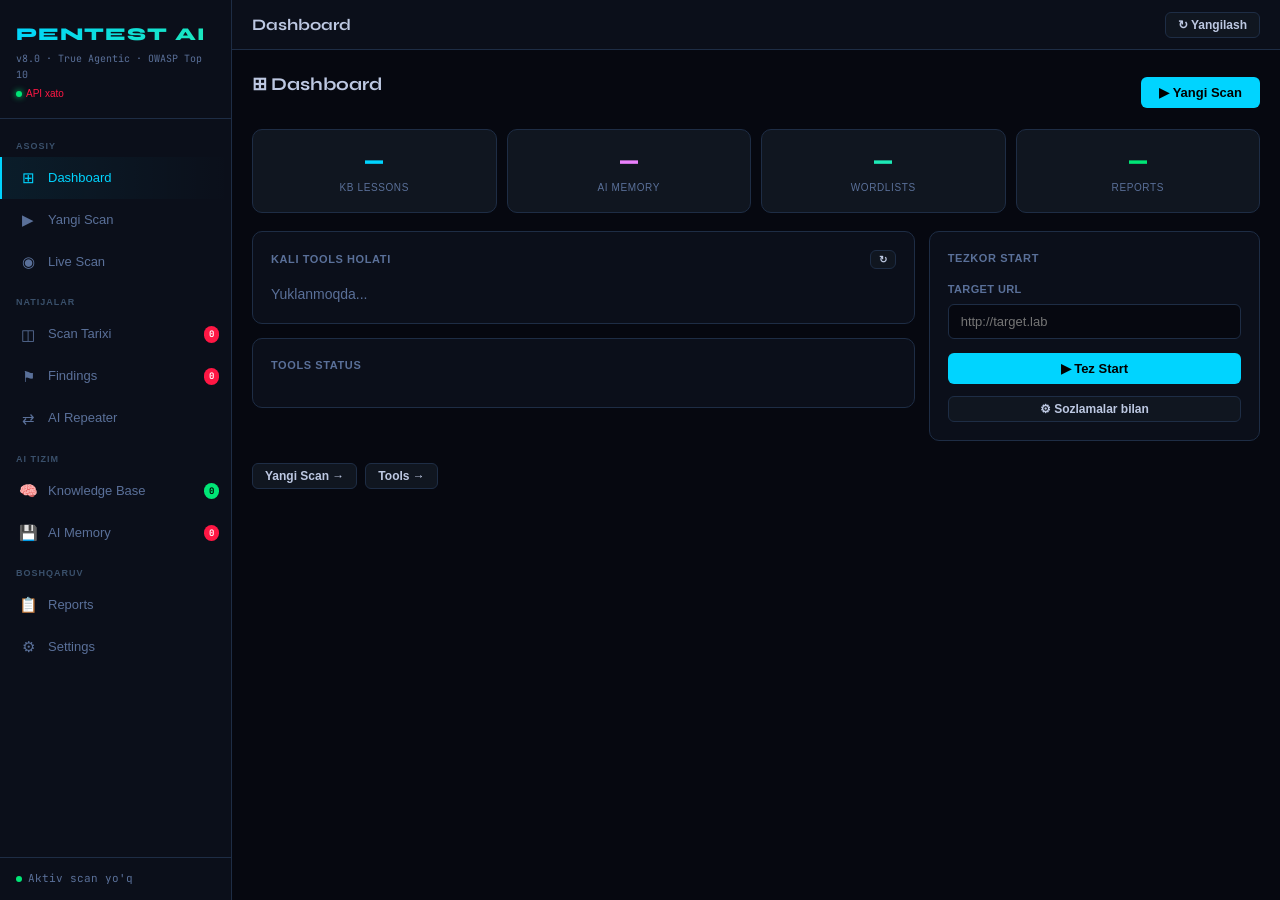
==== websec/web_static/index.html @ 3feaa883 "Dastur toliq uchirildi va qayta dasturlanib chiqildi" ====
<!DOCTYPE html>
<html lang="uz">
<head>
<meta charset="UTF-8">
<meta name="viewport" content="width=device-width,initial-scale=1">
<title>PentestAI v8.0 — uzCERT</title>
<style>
@import url('https://fonts.googleapis.com/css2?family=JetBrains+Mono:wght@400;600;700&family=Syne:wght@600;700;800&display=swap');
:root{
  --bg0:#060810;--bg1:#0b0f1a;--bg2:#101620;--bg3:#151d2e;--bg4:#1a2438;
  --border:#1e2d45;--border2:#243352;--text:#bdc8e2;--muted:#5a7099;--dim:#3a506b;
  --accent:#00d4ff;--accent2:#0099cc;--green:#00e676;--red:#ff1744;
  --orange:#ff6d00;--yellow:#ffd740;--purple:#ea80fc;--teal:#1de9b6;
  --critical:#ff1744;--high:#ff6d00;--medium:#ffd740;--low:#40c4ff;--info:#78909c;
  --mono:'JetBrains Mono',monospace;--head:'Syne',sans-serif;
  --r:6px;--r2:10px;
}
*{margin:0;padding:0;box-sizing:border-box}
html{scroll-behavior:smooth}
body{font-family:-apple-system,BlinkMacSystemFont,'Segoe UI',sans-serif;
     background:var(--bg0);color:var(--text);display:flex;min-height:100vh;
     font-size:14px;line-height:1.6}
#sidebar{width:232px;background:var(--bg1);border-right:1px solid var(--border);
  display:flex;flex-direction:column;position:fixed;top:0;left:0;bottom:0;z-index:200;
  transition:transform .25s}
.logo{padding:20px 16px 16px;border-bottom:1px solid var(--border)}
.logo-name{font-family:var(--head);font-size:18px;font-weight:800;
  background:linear-gradient(135deg,var(--accent),var(--teal));
  -webkit-background-clip:text;-webkit-text-fill-color:transparent;letter-spacing:1px}
.logo-ver{font-family:var(--mono);font-size:10px;color:var(--muted);margin-top:2px}
.logo-core{font-size:10px;color:var(--dim);margin-top:3px;display:flex;align-items:center;gap:4px}
.core-dot{width:6px;height:6px;border-radius:50%;background:var(--green);
  box-shadow:0 0 6px var(--green);animation:glow 2s infinite}
@keyframes glow{0%,100%{opacity:1;box-shadow:0 0 6px var(--green)}50%{opacity:.5;box-shadow:0 0 12px var(--green)}}
.nav{flex:1;padding:8px 0;overflow-y:auto}
.nav-section{font-size:9px;font-weight:700;color:var(--dim);text-transform:uppercase;
  letter-spacing:1px;padding:12px 16px 4px}
.nav-item{display:flex;align-items:center;gap:10px;padding:9px 16px;cursor:pointer;
  font-size:13px;color:var(--muted);border-left:2px solid transparent;transition:all .12s;
  user-select:none;position:relative}
.nav-item:hover{color:var(--text);background:var(--bg2)}
.nav-item.active{color:var(--accent);background:linear-gradient(90deg,#00d4ff12,transparent);
  border-left-color:var(--accent)}
.nav-icon{font-size:15px;width:20px;text-align:center;flex-shrink:0}
.nav-badge{position:absolute;right:12px;background:var(--red);color:#fff;
  font-size:9px;font-weight:700;padding:1px 5px;border-radius:10px;font-family:var(--mono)}
.nav-badge.green{background:var(--green);color:#000}
.nav-badge.blue{background:var(--accent);color:#000}
.sidebar-foot{padding:12px 16px;border-top:1px solid var(--border)}
.foot-status{font-size:11px;color:var(--muted);display:flex;align-items:center;gap:6px;font-family:var(--mono)}
.foot-dot{width:6px;height:6px;border-radius:50%;background:var(--green);animation:glow 2s infinite}
#main{margin-left:232px;flex:1;display:flex;flex-direction:column;min-height:100vh}
.topbar{height:50px;background:var(--bg1);border-bottom:1px solid var(--border);
  display:flex;align-items:center;padding:0 20px;gap:12px;position:sticky;top:0;z-index:100}
.topbar-title{font-family:var(--head);font-size:16px;font-weight:700;flex:1;color:var(--text)}
.topbar-actions{display:flex;gap:8px;align-items:center}
.page{padding:20px;display:none;animation:fadein .2s}
.page.active{display:block}
@keyframes fadein{from{opacity:0;transform:translateY(4px)}to{opacity:1;transform:none}}
h2{font-family:var(--head);font-size:18px;font-weight:700;margin-bottom:16px;
  display:flex;align-items:center;gap:10px}
h3{font-size:13px;font-weight:700;color:var(--muted);text-transform:uppercase;
  letter-spacing:.6px;margin-bottom:12px}
.stat-grid{display:grid;grid-template-columns:repeat(auto-fit,minmax(140px,1fr));gap:10px;margin-bottom:18px}
.stat{background:var(--bg2);border:1px solid var(--border);border-radius:var(--r2);padding:16px;
  text-align:center;transition:border-color .2s;cursor:default}
.stat:hover{border-color:var(--border2)}
.stat-num{font-family:var(--mono);font-size:30px;font-weight:700;line-height:1;margin-bottom:4px}
.stat-lbl{font-size:10px;color:var(--muted);text-transform:uppercase;letter-spacing:.6px}
.stat-sub{font-size:10px;color:var(--dim);margin-top:3px}
.card{background:var(--bg1);border:1px solid var(--border);border-radius:var(--r2);
  padding:18px;margin-bottom:14px}
.card-title{font-size:11px;font-weight:700;color:var(--muted);text-transform:uppercase;
  letter-spacing:.6px;margin-bottom:14px;display:flex;align-items:center;gap:8px;
  justify-content:space-between}
.form-group{margin-bottom:14px}
.form-label{display:block;font-size:11px;color:var(--muted);margin-bottom:5px;
  font-weight:700;text-transform:uppercase;letter-spacing:.4px}
.form-input,.form-select,.form-textarea{
  width:100%;background:var(--bg0);border:1px solid var(--border);
  border-radius:var(--r);padding:9px 12px;color:var(--text);
  font-size:13px;outline:none;transition:border .15s;font-family:inherit}
.form-textarea{resize:vertical;min-height:80px;font-family:var(--mono);font-size:12px}
.form-input:focus,.form-select:focus,.form-textarea:focus{border-color:var(--accent);
  box-shadow:0 0 0 3px #00d4ff18}
.form-select{cursor:pointer}
.form-row{display:grid;grid-template-columns:1fr 1fr;gap:12px}
.form-row3{display:grid;grid-template-columns:1fr 1fr 1fr;gap:12px}
.form-hint{font-size:11px;color:var(--dim);margin-top:4px}
.form-check{display:flex;align-items:center;gap:8px;margin-bottom:8px;cursor:pointer}
.form-check input[type=checkbox]{accent-color:var(--accent);cursor:pointer;width:14px;height:14px}
.form-check label{font-size:13px;cursor:pointer}
.options-grid{display:grid;grid-template-columns:repeat(3,1fr);gap:6px;margin:8px 0}
.btn{padding:8px 18px;border-radius:var(--r);border:none;cursor:pointer;
  font-size:13px;font-weight:600;transition:all .15s;display:inline-flex;
  align-items:center;gap:7px;font-family:inherit;white-space:nowrap}
.btn-primary{background:var(--accent);color:#000}
.btn-primary:hover{background:var(--accent2);transform:translateY(-1px);box-shadow:0 4px 16px #00d4ff33}
.btn-success{background:var(--green);color:#000}
.btn-success:hover{filter:brightness(1.1)}
.btn-danger{background:var(--red);color:#fff}
.btn-danger:hover{filter:brightness(1.1)}
.btn-warn{background:var(--orange);color:#fff}
.btn-warn:hover{filter:brightness(1.1)}
.btn-ghost{background:var(--bg2);color:var(--text);border:1px solid var(--border)}
.btn-ghost:hover{background:var(--bg3);border-color:var(--border2)}
.btn-accent{background:transparent;color:var(--accent);border:1px solid var(--accent)}
.btn-accent:hover{background:#00d4ff18}
.btn-lg{padding:12px 28px;font-size:15px}
.btn-sm{padding:5px 12px;font-size:12px}
.btn-xs{padding:3px 8px;font-size:10px}
.btn:disabled{opacity:.4;cursor:not-allowed;transform:none!important}
.btn-icon{padding:6px 10px}
.btn-full{width:100%;justify-content:center}
.badge{display:inline-block;padding:2px 8px;border-radius:20px;
  font-size:10px;font-weight:700;text-transform:uppercase;letter-spacing:.4px;white-space:nowrap}
.badge-cr{background:#ff174422;color:var(--critical);border:1px solid #ff174440}
.badge-hi{background:#ff6d0022;color:var(--high);border:1px solid #ff6d0040}
.badge-me{background:#ffd74022;color:var(--medium);border:1px solid #ffd74040}
.badge-lo{background:#40c4ff22;color:var(--low);border:1px solid #40c4ff40}
.badge-in{background:#78909c22;color:var(--info);border:1px solid #78909c40}
.badge-ok{background:#00e67622;color:var(--green);border:1px solid #00e67640}
.badge-run{background:#00d4ff22;color:var(--accent);border:1px solid #00d4ff40;animation:glow 1.5s infinite}
.badge-done{background:#00e67622;color:var(--green);border:1px solid #00e67640}
.badge-fail,.badge-stopped{background:#ff174422;color:var(--red);border:1px solid #ff174440}
.badge-queue{background:#ffd74022;color:var(--yellow);border:1px solid #ffd74040}
.badge-stop{background:#78909c22;color:var(--muted);border:1px solid #78909c40}
.badge-oob{background:#ea80fc22;color:var(--purple);border:1px solid #ea80fc40}
.badge-conf{background:#00e67622;color:var(--green);border:1px solid #00e67640}
.badge-unconf{background:#ff6d0022;color:var(--orange);border:1px solid #ff6d0040}
.tbl-wrap{overflow-x:auto;border-radius:var(--r);border:1px solid var(--border)}
table{width:100%;border-collapse:collapse;font-size:13px}
thead{background:var(--bg2)}
th{text-align:left;padding:9px 14px;font-size:10px;font-weight:700;color:var(--muted);
  text-transform:uppercase;letter-spacing:.5px;border-bottom:1px solid var(--border);white-space:nowrap}
td{padding:10px 14px;border-bottom:1px solid var(--border);vertical-align:middle}
tr:last-child td{border-bottom:none}
tr:hover td{background:var(--bg2)}
.tbl-mono{font-family:var(--mono);font-size:11px}
.tbl-url{font-family:var(--mono);font-size:11px;color:var(--accent);
  max-width:280px;overflow:hidden;text-overflow:ellipsis;white-space:nowrap}
.terminal{background:#010409;border:1px solid var(--border);border-radius:var(--r2);
  font-family:var(--mono);font-size:12px;line-height:1.6;padding:14px;
  overflow-y:auto;scroll-behavior:smooth}
.terminal.h-lg{height:520px}
.terminal.h-md{height:360px}
.terminal.h-sm{height:200px}
.log-line{margin-bottom:1px;white-space:pre-wrap;word-break:break-all;padding:1px 0}
.log-red,.log-critical{color:#ff4060;font-weight:700}
.log-orange,.log-high{color:#ff8c42}
.log-yellow,.log-medium{color:#ffd740}
.log-green,.log-success{color:#00e676}
.log-error{color:#ff5252}
.log-cyan,.log-ai{color:var(--accent)}
.log-step{color:var(--teal);font-weight:600}
.log-dim,.log-info{color:#4a6080}
.log-ts{color:var(--dim);margin-right:8px;font-size:10px}
.prog-wrap{height:4px;background:var(--bg3);border-radius:2px;overflow:hidden;margin-bottom:14px}
.prog-fill{height:100%;background:linear-gradient(90deg,var(--accent),var(--teal));
  border-radius:2px;transition:width .6s cubic-bezier(.4,0,.2,1)}
.find-card{background:var(--bg2);border:1px solid var(--border);border-radius:var(--r2);
  margin-bottom:8px;overflow:hidden;transition:border-color .15s}
.find-card:hover{border-color:var(--border2)}
.find-hdr,.find-head{display:flex;align-items:center;gap:9px;padding:12px 14px;cursor:pointer;
  transition:background .12s;user-select:none}
.find-hdr:hover,.find-head:hover{background:var(--bg3)}
.find-title{font-size:13px;font-weight:600;flex:1;color:var(--text)}
.find-body{padding:14px 16px;border-top:1px solid var(--border);display:none}
.find-body.open,.find-card.open .find-body{display:block}
.meta-grid{display:grid;grid-template-columns:repeat(auto-fill,minmax(200px,1fr));gap:8px;margin-bottom:14px}
.meta-item{background:var(--bg1);border:1px solid var(--border);border-radius:var(--r);padding:8px 10px}
.meta-key{font-size:9px;color:var(--dim);text-transform:uppercase;letter-spacing:.5px;font-weight:700}
.meta-val{font-size:11px;color:var(--text);margin-top:3px;word-break:break-all;font-family:var(--mono)}
.section-label{font-size:10px;font-weight:700;color:var(--muted);text-transform:uppercase;
  letter-spacing:.5px;margin:12px 0 6px;display:flex;align-items:center;gap:6px}
.code-block{background:#010409;border:1px solid var(--border);border-radius:var(--r);
  padding:10px 14px;font-family:var(--mono);font-size:11px;overflow-x:auto;
  white-space:pre-wrap;word-break:break-all;position:relative;max-height:200px;overflow-y:auto}
.code-block.green{color:var(--green);border-color:#00e67630}
.code-block.cyan{color:var(--accent);border-color:#00d4ff30}
.code-block.dim{color:var(--muted)}
.code-block.red{color:#ff8a80;border-color:#ff174430}
.copy-btn{position:absolute;top:6px;right:6px;padding:2px 8px;font-size:9px;
  background:var(--bg3);border:1px solid var(--border);border-radius:4px;
  cursor:pointer;color:var(--muted);transition:all .1s;z-index:1}
.copy-btn:hover{color:var(--text);background:var(--bg4)}
.conf-bar{height:4px;background:var(--bg0);border-radius:2px;margin-top:4px;overflow:hidden}
.conf-fill{height:100%;border-radius:2px;transition:width .4s}
.owasp-chart{display:flex;flex-direction:column;gap:6px}
.owasp-row{display:flex;align-items:center;gap:10px}
.owasp-id{font-family:var(--mono);font-size:11px;color:var(--accent);width:36px;flex-shrink:0}
.owasp-bar-wrap{flex:1;height:18px;background:var(--bg0);border-radius:3px;overflow:hidden}
.owasp-bar{height:100%;background:linear-gradient(90deg,var(--accent),var(--teal));
  border-radius:3px;transition:width .6s ease;display:flex;align-items:center;
  padding-left:6px;font-size:9px;color:#000;font-weight:700}
.owasp-count{font-family:var(--mono);font-size:11px;color:var(--muted);width:24px;text-align:right}
.risk-bars{display:flex;flex-direction:column;gap:7px}
.risk-row{display:flex;align-items:center;gap:10px}
.risk-label{font-size:11px;width:70px;flex-shrink:0}
.risk-bar-wrap{flex:1;height:16px;background:var(--bg0);border-radius:3px;overflow:hidden}
.risk-bar{height:100%;border-radius:3px;transition:width .6s ease;min-width:2px}
.risk-count{font-family:var(--mono);font-size:11px;color:var(--muted);width:28px;text-align:right}
.tool-grid{display:grid;grid-template-columns:repeat(auto-fill,minmax(130px,1fr));gap:7px}
.tool-item{background:var(--bg2);border:1px solid var(--border);border-radius:var(--r);
  padding:9px 12px;display:flex;align-items:center;gap:8px;font-size:12px;font-family:var(--mono)}
.tool-dot{width:8px;height:8px;border-radius:50%;flex-shrink:0}
.tool-ok{background:var(--green);box-shadow:0 0 6px var(--green)}
.tool-no{background:var(--red)}
.filter-bar{display:flex;gap:6px;flex-wrap:wrap;margin-bottom:14px}
.filter-btn{padding:5px 13px;border-radius:20px;border:1px solid var(--border);
  background:transparent;color:var(--muted);font-size:11px;cursor:pointer;
  transition:all .12s;font-weight:600;font-family:inherit}
.filter-btn:hover{color:var(--text);border-color:var(--border2)}
.filter-btn.active{color:var(--accent);border-color:var(--accent);background:#00d4ff12}
.chat-box{display:flex;flex-direction:column;border:1px solid var(--border);
  border-radius:var(--r2);background:var(--bg1);overflow:hidden}
.chat-msgs{flex:1;overflow-y:auto;padding:16px;display:flex;flex-direction:column;gap:12px;
  min-height:300px;max-height:440px}
.msg-row{display:flex;flex-direction:column}
.msg-row.user{align-items:flex-end}
.msg-row.ai{align-items:flex-start}
.bubble{padding:10px 14px;border-radius:12px;font-size:13px;line-height:1.55;max-width:82%}
.msg-row.user .bubble{background:var(--accent);color:#000;border-radius:12px 12px 2px 12px}
.msg-row.ai .bubble{background:var(--bg2);border:1px solid var(--border);border-radius:12px 12px 12px 2px}
/* compat for old JS that uses .msg class */
.msg{padding:10px 14px;border-radius:12px;font-size:13px;line-height:1.55;max-width:82%}
.msg-user{align-self:flex-end;background:var(--accent);color:#000;border-radius:12px 12px 2px 12px}
.msg-ai{align-self:flex-start;background:var(--bg2);border:1px solid var(--border);border-radius:12px 12px 12px 2px}
.rule-chip{margin-top:5px;font-size:10px;color:var(--green);font-family:var(--mono);
  background:#00e67615;padding:3px 8px;border-radius:4px;border:1px solid #00e67630}
.chat-foot{padding:11px 14px;border-top:1px solid var(--border);display:flex;gap:8px;background:var(--bg1)}
.chat-input{flex:1;background:var(--bg0);border:1px solid var(--border);border-radius:var(--r);
  padding:9px 12px;color:var(--text);font-size:13px;outline:none}
.chat-input:focus{border-color:var(--accent)}
.lesson-item{background:var(--bg2);border:1px solid var(--border);border-radius:var(--r);
  padding:10px 12px;margin-bottom:7px}
.lesson-rule{font-family:var(--mono);font-size:11px;color:var(--green);margin:4px 0}
.lesson-fb{font-size:11px;color:var(--muted)}
.ep-card{background:var(--bg2);border:1px solid var(--border);border-radius:var(--r);
  padding:10px 14px;margin-bottom:6px;display:flex;align-items:center;gap:10px;
  transition:border-color .12s;cursor:pointer}
.ep-card:hover{border-color:var(--border2)}
.ep-url{font-family:var(--mono);font-size:11px;color:var(--accent);flex:1;
  overflow:hidden;text-overflow:ellipsis;white-space:nowrap}
.ep-score-bar{width:60px;height:6px;background:var(--bg0);border-radius:3px;overflow:hidden}
.ep-score-fill{height:100%;border-radius:3px}
.modal-overlay{position:fixed;inset:0;background:#00000088;z-index:500;
  display:none;align-items:center;justify-content:center;padding:20px}
.modal-overlay.open{display:flex}
.modal{background:var(--bg1);border:1px solid var(--border);border-radius:var(--r2);
  max-width:900px;width:100%;max-height:85vh;overflow-y:auto;padding:24px;position:relative}
.modal-close{position:absolute;top:14px;right:14px;background:var(--bg2);
  border:1px solid var(--border);border-radius:var(--r);padding:4px 10px;
  cursor:pointer;color:var(--muted);font-size:13px;transition:all .12s}
.modal-close:hover{color:var(--text)}
.modal h3{font-family:var(--head);font-size:16px;margin-bottom:16px;padding-right:40px}
.tabs{display:flex;gap:0;border-bottom:1px solid var(--border);margin-bottom:16px}
.tab{padding:8px 18px;font-size:12px;font-weight:600;color:var(--muted);cursor:pointer;
  border-bottom:2px solid transparent;transition:all .12s;margin-bottom:-1px;font-family:inherit}
.tab:hover{color:var(--text)}
.tab.active{color:var(--accent);border-bottom-color:var(--accent)}
.tab-content{display:none}
.tab-content.active{display:block}
.diff-grid{display:grid;grid-template-columns:1fr 1fr;gap:14px}
.diff-col{background:var(--bg2);border:1px solid var(--border);border-radius:var(--r);padding:12px}
.diff-header{font-size:11px;font-weight:700;color:var(--muted);margin-bottom:10px;
  text-transform:uppercase;letter-spacing:.5px}
.empty{text-align:center;padding:50px 20px;color:var(--muted)}
.empty-icon{font-size:44px;margin-bottom:12px;opacity:.5}
.empty-text{font-size:14px}
.divider{border:none;border-top:1px solid var(--border);margin:14px 0}
.text-mono{font-family:var(--mono);font-size:11px}
.text-accent{color:var(--accent)}
.text-green{color:var(--green)}
.text-red{color:var(--red)}
.text-muted{color:var(--muted)}
.text-dim{color:var(--dim)}
.flex{display:flex;align-items:center;gap:10px}
.flex-between{display:flex;align-items:center;justify-content:space-between}
.flex-wrap{display:flex;align-items:center;gap:8px;flex-wrap:wrap}
.gap4{gap:4px}.gap8{gap:8px}.gap12{gap:12px}
.g2{display:grid;grid-template-columns:1fr 1fr;gap:14px}
.g3{display:grid;grid-template-columns:repeat(3,1fr);gap:12px}
.g4{display:grid;grid-template-columns:repeat(4,1fr);gap:10px}
.mt4{margin-top:4px}.mt8{margin-top:8px}.mt14{margin-top:14px}.mt20{margin-top:20px}
.mb8{margin-bottom:8px}.mb14{margin-bottom:14px}
.hidden{display:none!important}
.pulse{animation:glow 1.5s infinite}
.chip{display:inline-flex;align-items:center;gap:5px;border:1px solid var(--border);
  border-radius:999px;padding:4px 9px;font-size:.7rem;background:rgba(0,212,255,.07)}
.status-badge{display:inline-flex;align-items:center;gap:5px;border:1px solid var(--border);
  border-radius:999px;padding:4px 9px;font-size:.7rem;font-weight:700}
.status-queued{background:rgba(148,163,184,.14);color:#9eb5d4;border-color:rgba(148,163,184,.25)}
.status-running{background:rgba(0,212,255,.14);color:var(--accent);border-color:rgba(0,212,255,.3);animation:glow 1.4s infinite}
.status-done{background:rgba(0,230,118,.14);color:var(--green);border-color:rgba(0,230,118,.3)}
.status-failed,.status-stopped,.status-stopping{background:rgba(255,23,68,.14);color:#ff9bb5;border-color:rgba(255,23,68,.3)}
.kv-row{display:flex;flex-direction:column;gap:4px;margin-bottom:10px}
.kv-label{color:var(--muted);font-size:.7rem;text-transform:uppercase;letter-spacing:.4px}
.kv-val{font-size:.82rem;word-break:break-all}
::-webkit-scrollbar{width:5px;height:5px}
::-webkit-scrollbar-track{background:var(--bg0)}
::-webkit-scrollbar-thumb{background:var(--border);border-radius:3px}
::-webkit-scrollbar-thumb:hover{background:var(--muted)}
.spinner{display:inline-block;width:12px;height:12px;border:2px solid var(--border);
  border-top-color:var(--accent);border-radius:50%;animation:spin .7s linear infinite}
@keyframes spin{to{transform:rotate(360deg)}}
.toast{position:fixed;bottom:20px;right:20px;background:var(--bg2);border:1px solid var(--border);
  border-radius:var(--r);padding:10px 16px;font-size:13px;z-index:9999;
  animation:slideup .25s ease;max-width:320px}
@keyframes slideup{from{opacity:0;transform:translateY(10px)}to{opacity:1;transform:none}}
.toast.ok{border-color:var(--green);color:var(--green)}
.toast.err{border-color:var(--red);color:var(--red)}
a.btn{text-decoration:none}
@media(max-width:1080px){.g4,.g3,.g2,.form-row,.diff-grid{grid-template-columns:1fr}}
@media(max-width:800px){#main{margin-left:0}#sidebar{position:static;height:auto}}
</style>
</head>
<body>

<!-- SIDEBAR -->
<aside id="sidebar">
  <div class="logo">
    <div class="logo-name">PENTEST AI</div>
    <div class="logo-ver">v8.0 · True Agentic · OWASP Top 10</div>
    <div class="logo-core"><span class="core-dot"></span><span id="apiState">API tekshirilmoqda...</span></div>
  </div>
  <nav class="nav">
    <div class="nav-section">Asosiy</div>
    <div class="nav-item active" data-page="dashboard" onclick="setPageNav('dashboard')">
      <span class="nav-icon">⊞</span>Dashboard</div>
    <div class="nav-item" data-page="new-scan" onclick="setPageNav('new-scan')">
      <span class="nav-icon">▶</span>Yangi Scan</div>
    <div class="nav-item" data-page="live-scan" onclick="setPageNav('live-scan')">
      <span class="nav-icon">◉</span>Live Scan
      <span class="nav-badge blue" id="nb-live" style="display:none">●</span></div>
    <div class="nav-section">Natijalar</div>
    <div class="nav-item" data-page="scanned" onclick="setPageNav('scanned')">
      <span class="nav-icon">◫</span>Scan Tarixi
      <span class="nav-badge" id="nb-scanned">0</span></div>
    <div class="nav-item" data-page="findings" onclick="setPageNav('findings')">
      <span class="nav-icon">⚑</span>Findings
      <span class="nav-badge" id="nb-findings">0</span></div>
    <div class="nav-item" data-page="repeater" onclick="setPageNav('repeater')">
      <span class="nav-icon">⇄</span>AI Repeater</div>
    <div class="nav-section">AI Tizim</div>
    <div class="nav-item" data-page="kb" onclick="setPageNav('kb')">
      <span class="nav-icon">🧠</span>Knowledge Base
      <span class="nav-badge green" id="nb-kb">0</span></div>
    <div class="nav-item" data-page="memory" onclick="setPageNav('memory')">
      <span class="nav-icon">💾</span>AI Memory
      <span class="nav-badge" id="nb-mem">0</span></div>
    <div class="nav-section">Boshqaruv</div>
    <div class="nav-item" data-page="reports" onclick="setPageNav('reports')">
      <span class="nav-icon">📋</span>Reports</div>
    <div class="nav-item" data-page="settings" onclick="setPageNav('settings')">
      <span class="nav-icon">⚙</span>Settings</div>
    <div id="nav" style="display:none"></div>
  </nav>
  <div class="sidebar-foot">
    <div class="foot-status"><span class="foot-dot"></span>
      <span id="liveBadge">Aktiv scan yo'q</span></div>
  </div>
</aside>

<!-- MAIN -->
<main id="main">
  <div class="topbar">
    <div class="topbar-title" id="pageTitle">Dashboard</div>
    <div class="topbar-actions">
      <span id="active-scan-info" style="font-size:12px;color:var(--accent);font-family:var(--mono);display:none"></span>
      <button class="btn btn-ghost btn-sm" onclick="location.reload()">↻ Yangilash</button>
    </div>
  </div>

  <!-- ═══ DASHBOARD ═══ -->
  <div class="page active" data-page="dashboard">
    <div class="flex-between mb14">
      <h2>⊞ Dashboard</h2>
      <button class="btn btn-primary" onclick="setPageNav('new-scan')">▶ Yangi Scan</button>
    </div>
    <div class="stat-grid">
      <div class="stat"><div class="stat-num" style="color:var(--accent)" id="dashKb">—</div><div class="stat-lbl">KB Lessons</div></div>
      <div class="stat"><div class="stat-num" style="color:var(--purple)" id="dashMemory">—</div><div class="stat-lbl">AI Memory</div></div>
      <div class="stat"><div class="stat-num" style="color:var(--teal)" id="dashWordlists">—</div><div class="stat-lbl">Wordlists</div></div>
      <div class="stat"><div class="stat-num" style="color:var(--green)" id="dashReports">—</div><div class="stat-lbl">Reports</div></div>
    </div>
    <div style="display:grid;grid-template-columns:2fr 1fr;gap:14px">
      <div>
        <div class="card">
          <div class="card-title">Kali Tools Holati <button class="btn btn-ghost btn-xs" onclick="refreshDash()">↻</button></div>
          <div class="tool-grid" id="toolGrid"><div class="text-muted">Yuklanmoqda...</div></div>
        </div>
        <div class="card">
          <div class="card-title">Tools Status</div>
          <div id="settingsTools"></div>
        </div>
      </div>
      <div>
        <div class="card">
          <div class="card-title">Tezkor Start</div>
          <div class="form-group">
            <label class="form-label">Target URL</label>
            <input class="form-input" id="quickTarget" placeholder="http://target.lab">
          </div>
          <button class="btn btn-primary btn-full" onclick="quickStart()">▶ Tez Start</button>
          <div class="mt8"><button class="btn btn-ghost btn-full btn-sm mt4" onclick="setPageNav('new-scan')">⚙ Sozlamalar bilan</button></div>
        </div>
      </div>
    </div>
    <div class="flex gap8 mt8">
      <button class="btn btn-ghost btn-sm" id="dashStartBtn" onclick="setPageNav('new-scan')">Yangi Scan →</button>
      <button class="btn btn-ghost btn-sm" id="dashToolsBtn" onclick="setPageNav('settings')">Tools →</button>
    </div>
  </div>

  <!-- ═══ YANGI SCAN ═══ -->
  <div class="page" data-page="new-scan">
    <h2>▶ Yangi Scan</h2>
    <div style="display:grid;grid-template-columns:1.4fr 1fr;gap:16px">
      <div>
        <div class="card">
          <div class="card-title">Asosiy Sozlamalar</div>
          <div class="form-group">
            <label class="form-label">Target URL <span style="color:var(--red)">*</span></label>
            <input class="form-input" id="scanTarget" placeholder="http://target.lab yoki 10.10.10.1:8080">
            <div class="form-hint">IP, hostname, yoki to'liq URL</div>
          </div>
          <div class="form-row">
            <div class="form-group">
              <label class="form-label">Auth URL</label>
              <input class="form-input" id="scanAuthUrl" placeholder="/login">
            </div>
            <div class="form-group">
              <label class="form-label">Scan Mode</label>
              <select class="form-select" id="scanMode">
                <option value="full">full — to'liq scan</option>
                <option value="web">web — oddiy web</option>
                <option value="api">api — API ga yo'naltirilgan</option>
                <option value="spa">spa — React/Vue/Angular</option>
                <option value="quick">quick — tez scan</option>
              </select>
            </div>
          </div>
          <div class="form-row">
            <div class="form-group"><label class="form-label">Username</label><input class="form-input" id="scanUser" placeholder="user@example.com"></div>
            <div class="form-group"><label class="form-label">Password</label><input class="form-input" id="scanPassword" type="password" placeholder="••••••••"></div>
          </div>
          <div class="form-row">
            <div class="form-group"><label class="form-label">Admin User (BAC)</label><input class="form-input" id="scanAdminUser" placeholder="admin"></div>
            <div class="form-group"><label class="form-label">Admin Password</label><input class="form-input" id="scanAdminPass" type="password" placeholder="••••••••"></div>
          </div>
          <div class="form-row">
            <div class="form-group"><label class="form-label">Ollama Model</label><input class="form-input" id="scanModel" placeholder="llama3.1:8b"></div>
            <div class="form-group"><label class="form-label">Test Environment</label><input class="form-input" id="scanEnv" value="Dev"></div>
          </div>
        </div>
      </div>
      <div>
        <div class="card">
          <div class="card-title">Scan Parametrlari</div>
          <div class="options-grid">
            <label class="form-check"><input type="checkbox" id="f-deep"><label>--deep</label></label>
            <label class="form-check"><input type="checkbox" id="f-oob"><label>--oob (blind)</label></label>
            <label class="form-check"><input type="checkbox" id="f-ctf"><label>--ctf rejim</label></label>
            <label class="form-check"><input type="checkbox" id="f-no-nuclei"><label>--no-nuclei</label></label>
            <label class="form-check"><input type="checkbox" id="f-no-403"><label>--no-403</label></label>
            <label class="form-check"><input type="checkbox" id="f-no-upload"><label>--no-upload</label></label>
          </div>
          <div class="divider"></div>
          <div class="form-hint">
            <b style="color:var(--text)">--deep</b> — chuqur scan (sekinroq)<br>
            <b style="color:var(--text)">--oob</b> — blind SSRF/CMDi (interactsh)<br>
            <b style="color:var(--text)">--ctf</b> — CTF/lab muhiti uchun<br>
            <b style="color:var(--text)">--no-nuclei</b> — Nuclei o'chiriladi<br>
            <b style="color:var(--text)">--no-403</b> — 403 bypass o'chiriladi<br>
            <b style="color:var(--text)">--no-upload</b> — upload attack o'chiriladi
          </div>
        </div>
        <div class="card">
          <div class="card-title">Pipeline</div>
          <div style="font-size:11px;color:var(--muted);line-height:1.8;font-family:var(--mono)">
            0 → RECON (nmap/whatweb)<br>
            0.5 → LeakBase Scan<br>
            1 → Fingerprint / SmartProfile<br>
            2 → Session / Login<br>
            3 → Crawl (BFS + JS + API)<br>
            4 → Param Discovery<br>
            5 → AI Planner<br>
            6 → Agentic OWASP Fuzz<br>
            7 → Nuclei CVE<br>
            8 → Recursive 403 Bypass<br>
            9 → File Upload Attack<br>
            10 → JWT Attack<br>
            11 → WebSocket<br>
            12 → AI Repeater<br>
            13 → OOB Blind<br>
            14 → FP Filter<br>
            15 → Correlate<br>
            16 → Report
          </div>
        </div>
        <button class="btn btn-primary btn-lg btn-full" id="startScanBtn">▶ Skanini Boshlash</button>
        <div class="mt8"><button class="btn btn-ghost btn-sm" id="scanToolsStatusBtn">Tools status →</button></div>
      </div>
    </div>
  </div>

  <!-- ═══ LIVE SCAN ═══ -->
  <div class="page" data-page="live-scan">
    <div class="flex-between mb14">
      <div class="flex gap12">
        <div>
          <div style="font-size:10px;color:var(--muted);text-transform:uppercase;letter-spacing:.5px">Scan ID</div>
          <div id="liveScanId" class="text-mono text-accent" style="font-size:13px">—</div>
        </div>
        <div>
          <div style="font-size:10px;color:var(--muted);text-transform:uppercase;letter-spacing:.5px">Target</div>
          <div id="liveTarget" class="text-mono text-accent" style="font-size:14px">—</div>
        </div>
        <div>
          <div style="font-size:10px;color:var(--muted);text-transform:uppercase;letter-spacing:.5px">Status</div>
          <span id="liveStatus" class="status-badge status-queued">queued</span>
        </div>
        <div>
          <div style="font-size:10px;color:var(--muted);text-transform:uppercase;letter-spacing:.5px">Bosqich</div>
          <div id="liveStageText" class="text-mono" style="font-size:12px;color:var(--teal)">—</div>
        </div>
        <div>
          <div style="font-size:10px;color:var(--muted);text-transform:uppercase;letter-spacing:.5px">Progress</div>
          <div id="liveProgressText" class="text-mono" style="font-size:18px;font-weight:700;color:var(--accent)">0%</div>
        </div>
      </div>
      <div class="flex gap8">
        <span class="chip" id="liveStage">Waiting...</span>
        <button class="btn btn-ghost btn-sm" id="clearLogBtn">🗑 Log</button>
        <button class="btn btn-danger btn-sm" id="stopScanBtn" style="display:none">⏹ Stop</button>
        <button class="btn btn-primary btn-sm hidden" id="openFindingsBtn">⚑ Findings →</button>
      </div>
    </div>
    <div class="prog-wrap"><div class="prog-fill" id="progressFill" style="width:0%"></div></div>
    <div style="background:#010409;border:1px solid var(--border);border-radius:var(--r2);overflow:hidden">
      <div style="display:flex;justify-content:space-between;align-items:center;padding:9px 12px;border-bottom:1px solid var(--border);background:var(--bg2)">
        <div class="flex gap8">
          <div style="display:flex;gap:5px">
            <span style="width:10px;height:10px;border-radius:50%;background:#ff5f57;display:block"></span>
            <span style="width:10px;height:10px;border-radius:50%;background:#ffbd2e;display:block"></span>
            <span style="width:10px;height:10px;border-radius:50%;background:#28c840;display:block"></span>
          </div>
          <span style="font-size:.8rem;font-weight:700;color:var(--muted)">Live Log · CLI stdout</span>
        </div>
        <span class="chip" id="liveLineCount">0 qator</span>
      </div>
      <pre class="terminal h-lg" id="liveLog"></pre>
    </div>
  </div>

  <!-- ═══ SCAN TARIXI ═══ -->
  <div class="page" data-page="scanned">
    <div class="flex-between mb14">
      <h2>◫ Scan Tarixi</h2>
      <div class="flex gap8">
        <button class="btn btn-ghost btn-sm" id="exportAllScansBtn">↓ JSON</button>
        <button class="btn btn-danger btn-sm" id="clearScansBtn">✕ Hammasini o'chirish</button>
      </div>
    </div>
    <div class="empty hidden" id="scannedEmpty">
      <div class="empty-icon">◫</div>
      <div class="empty-text">Hali birorta scan yo'q.</div>
    </div>
    <div class="tbl-wrap">
      <table>
        <thead><tr>
          <th>Target</th><th>Sana</th><th>Status</th><th>Mode</th>
          <th style="color:var(--critical)">CR</th><th style="color:var(--high)">HI</th>
          <th style="color:var(--medium)">ME</th><th style="color:var(--low)">LO</th>
          <th>Jami</th><th>Amal</th>
        </tr></thead>
        <tbody id="scannedRows"></tbody>
      </table>
    </div>
  </div>

  <!-- ═══ FINDINGS ═══ -->
  <div class="page" data-page="findings">
    <div class="flex-between mb14">
      <h2>⚑ Findings</h2>
      <div class="flex gap8">
        <button class="btn btn-ghost btn-sm" id="exportFindingsJsonBtn">↓ JSON</button>
        <button class="btn btn-ghost btn-sm" id="exportFindingsCsvBtn">↓ CSV</button>
        <button class="btn btn-ghost btn-sm" id="exportFindingsHtmlBtn">↓ HTML</button>
      </div>
    </div>
    <div class="tabs" id="findingsTabs">
      <button class="tab active" data-ftab="confirmed">Confirmed (<span id="confirmedCount">0</span>)</button>
      <button class="tab" data-ftab="suppressed">Suppressed (<span id="suppressedCount">0</span>)</button>
      <button class="tab" data-ftab="scanlog">Scan Log</button>
      <button class="tab" data-ftab="aianalysis">AI Assessment</button>
    </div>
    <div id="ftab-confirmed">
      <div class="g4" style="margin-bottom:12px">
        <div class="form-group" style="margin:0"><label class="form-label">Risk</label>
          <select class="form-select" id="fltRisk"><option value="">Hammasi</option><option>Critical</option><option>High</option><option>Medium</option><option>Low</option><option>Info</option></select></div>
        <div class="form-group" style="margin:0"><label class="form-label">OWASP</label>
          <select class="form-select" id="fltOwasp"><option value="">Hammasi</option><option>A01</option><option>A02</option><option>A03</option><option>A04</option><option>A05</option><option>A06</option><option>A07</option><option>A08</option><option>A09</option><option>A10</option></select></div>
        <div class="form-group" style="margin:0"><label class="form-label">Confirmed</label>
          <select class="form-select" id="fltConfirmed"><option value="">Hammasi</option><option value="yes">Confirmed</option><option value="no">Unconfirmed</option></select></div>
        <div class="form-group" style="margin:0"><label class="form-label">Tool</label>
          <select class="form-select" id="fltTool"><option value="">Hammasi</option></select></div>
      </div>
      <div class="g2" style="margin-bottom:14px">
        <div class="card" style="margin:0"><div class="card-title">Risk</div><div class="risk-bars" id="riskChart"></div></div>
        <div class="card" style="margin:0"><div class="card-title">OWASP</div><div class="owasp-chart" id="owaspChart"></div></div>
      </div>
      <div id="findingsList"></div>
      <div class="empty hidden" id="findingsEmpty"><div class="empty-icon">⚑</div><div class="empty-text">Finding topilmadi</div></div>
    </div>
    <div id="ftab-suppressed" class="hidden">
      <div id="suppressedList"></div>
      <div class="empty hidden" id="suppressedEmpty"><div>Suppressed finding yo'q</div></div>
    </div>
    <div id="ftab-scanlog" class="hidden">
      <div style="background:#010409;border:1px solid var(--border);border-radius:var(--r2);overflow:hidden">
        <div style="padding:9px 12px;border-bottom:1px solid var(--border);font-size:.8rem;font-weight:700">Scan Log</div>
        <pre class="terminal h-lg" id="scanLogBox"></pre>
      </div>
    </div>
    <div id="ftab-aianalysis" class="hidden">
      <div class="card"><div class="card-title">AI Security Assessment</div>
        <div id="aiAnalysisBox" style="white-space:pre-wrap;line-height:1.8;font-size:13px;font-family:var(--mono)">Scan tugaganda AI xulosa chiqaradi...</div>
      </div>
    </div>
  </div>

  <!-- ═══ AI REPEATER ═══ -->
  <div class="page" data-page="repeater">
    <h2>⇄ AI Repeater</h2>
    <div class="g2" style="margin-bottom:14px">
      <div class="card" style="margin:0">
        <div class="card-title">Endpoint Sozlash</div>
        <div class="form-group"><label class="form-label">URL</label><input class="form-input" id="repUrl" placeholder="http://target.lab/api/users"></div>
        <div class="form-row">
          <div class="form-group"><label class="form-label">Method</label>
            <select class="form-select" id="repMethod"><option>GET</option><option>POST</option><option>PUT</option><option>PATCH</option><option>DELETE</option></select></div>
          <div class="form-group"><label class="form-label">Body Type</label>
            <select class="form-select" id="repBodyType"><option value="form">form</option><option value="json">json</option></select></div>
        </div>
        <div class="form-group"><label class="form-label">Params (JSON)</label><textarea class="form-textarea" id="repParams" placeholder='{"username":"admin","id":"1"}'></textarea></div>
        <div class="form-group"><label class="form-label">JWT Token</label><input class="form-input" id="repJwt" placeholder="eyJ..."></div>
        <div class="form-group"><label class="form-label">Cookies (JSON)</label><input class="form-input" id="repCookies" placeholder='{"session":"abc123"}'></div>
        <div class="flex gap8 mt8">
          <button class="btn btn-primary" id="repRunBtn">▶ AI Mutations</button>
          <button class="btn btn-warn" id="repFuzzBtn">⚡ OWASP Fuzz</button>
        </div>
      </div>
      <div class="card" style="margin:0">
        <div class="card-title">Natija <span class="chip" id="repStatus">Tayyor</span></div>
        <div id="repFindingsList"></div>
        <div class="empty hidden" id="repEmpty">Natija bu yerda chiqadi</div>
      </div>
    </div>
    <div class="card">
      <div class="card-title">Endpoint Intelligence (scan dan)</div>
      <div class="filter-bar" id="epTabs">
        <button class="filter-btn active" data-eptab="all">Hammasi</button>
        <button class="filter-btn" data-eptab="useful">Foydali</button>
        <button class="filter-btn" data-eptab="high">Yuqori score</button>
      </div>
      <div class="tbl-wrap">
        <table><thead><tr><th>URL</th><th>Category</th><th>Useful</th><th>Score</th><th>Reason</th><th></th></tr></thead>
        <tbody id="epRows"></tbody></table>
      </div>
      <div class="empty hidden" id="epEmpty">Scan tanlanganda endpoint-lar shu yerda chiqadi.</div>
    </div>
  </div>

  <!-- ═══ KNOWLEDGE BASE ═══ -->
  <div class="page" data-page="kb">
    <h2>🧠 Knowledge Base — AI Advisor</h2>
    <div style="display:grid;grid-template-columns:1.2fr 1fr;gap:16px">
      <div>
        <div class="card-title mb8">AI bilan suhbat</div>
        <div class="chat-box">
          <div class="chat-msgs" id="chatBox">
            <div class="msg-row ai">
              <div class="bubble">Salom! Men PentestAI v8.0 AI Advisoriman. 🔐<br><br>
              Scan natijalarini muhokama qilib, menga o'rgatishingiz mumkin!</div>
            </div>
          </div>
          <div class="chat-foot">
            <input class="chat-input" id="chatInput" placeholder="Yozing... (Enter — yuborish)">
            <button class="btn btn-primary btn-sm" id="sendChatBtn">→ Yuborish</button>
          </div>
        </div>
        <div class="flex gap8 mt8">
          <select class="form-select" id="chatTargetSel" style="font-size:12px">
            <option value="">Target tanlang (ixtiyoriy)</option>
          </select>
        </div>
      </div>
      <div class="card">
        <div class="card-title">
          Saqlangan Darslar
          <div class="flex gap8">
            <span id="kbCount" class="badge badge-ok">0</span>
          </div>
        </div>
        <input class="form-input" id="kbFilter" placeholder="Filter..." style="font-size:12px;margin-bottom:10px">
        <div id="kbLessons" style="max-height:500px;overflow-y:auto"></div>
      </div>
    </div>
  </div>

  <!-- ═══ AI MEMORY ═══ -->
  <div class="page" data-page="memory">
    <div class="flex-between mb14">
      <h2>💾 AI Failure Memory</h2>
      <button class="btn btn-danger btn-sm" id="clearMemoryBtn">🗑 Memory tozalash</button>
    </div>
    <div class="stat-grid mb14">
      <div class="stat"><div class="stat-num" style="color:var(--red)" id="mem-fp-count">—</div><div class="stat-lbl">False Positives</div><div class="stat-sub">Xato topilgan narsalar</div></div>
      <div class="stat"><div class="stat-num" style="color:var(--orange)" id="mem-wa-count">—</div><div class="stat-lbl">Wrong Actions</div><div class="stat-sub">Befoyda testlar</div></div>
      <div class="stat"><div class="stat-num" style="color:var(--yellow)" id="mem-bad-count">—</div><div class="stat-lbl">Bad Payloads</div><div class="stat-sub">Ishlamagan payloadlar</div></div>
    </div>
    <div class="tabs" id="memoryTabs">
      <button class="tab active" data-tab="false_positives">False Positives</button>
      <button class="tab" data-tab="wrong_actions">Wrong Actions</button>
      <button class="tab" data-tab="failed_payloads">Failed Payloads</button>
    </div>
    <div class="chip" id="memoryCount" style="margin-bottom:12px">0 ta yozuv</div>
    <div class="tbl-wrap"><table><thead id="memoryHead"></thead><tbody id="memoryRows"></tbody></table></div>
  </div>

  <!-- ═══ REPORTS ═══ -->
  <div class="page" data-page="reports">
    <div class="flex-between mb14">
      <h2>📋 Report Fayllar</h2>
      <button class="btn btn-ghost btn-sm" id="refreshReportsBtn">↻ Yangilash</button>
    </div>
    <div class="tbl-wrap">
      <table>
        <thead><tr><th>Fayl nomi</th><th>Tur</th><th>Hajm</th><th>Vaqt</th><th></th></tr></thead>
        <tbody id="reportsRows"></tbody>
      </table>
    </div>
    <div class="empty hidden" id="reportsEmpty"><div class="empty-icon">📋</div><div class="empty-text">Report topilmadi</div></div>
  </div>

  <!-- ═══ SETTINGS ═══ -->
  <div class="page" data-page="settings">
    <h2>⚙ Settings</h2>
    <div class="g2">
      <div>
        <div class="card">
          <div class="card-title">Server Sozlamalari</div>
          <div class="form-group"><label class="form-label">Ollama Host</label><input class="form-input" id="setHost" placeholder="http://localhost:11434"></div>
          <div class="form-group"><label class="form-label">Ollama Model</label><input class="form-input" id="setModel" placeholder="llama3.1:8b"></div>
          <div class="form-group"><label class="form-label">LeakBase yo'li</label><input class="form-input" id="setLeakBase"></div>
          <button class="btn btn-primary" id="saveSettingsBtn">💾 Saqlash</button>
        </div>
        <div class="card" style="background:rgba(0,230,118,.04);border-color:rgba(0,230,118,.2)">
          <div style="font-size:.8rem;line-height:1.8;color:var(--green)">
            ✅ <strong>uzCERT Authorized Mode</strong><br>
            WEB_SAFE_REPORTS = false · Barcha maydonlar ochiq<br>
            payload · request_raw · response_raw · exploit_cmd<br>
            AI Repeater: AUTH_REMOVE · IDOR · METHOD_SWITCH · PARAM_TAMPER · PATH_ESCALATE · HEADER_INJECT · PRIV_ESCALATE
          </div>
        </div>
      </div>
      <div>
        <div class="card">
          <div class="card-title">Tools Status</div>
          <div id="settingsToolsPage"></div>
        </div>
      </div>
    </div>
  </div>
</main>

<!-- TOAST -->
<div id="toast" class="toast" style="display:none"></div>

<script>
(() => {
  const SS_SCANS = "pentestai_scans_v2";
  const SS_SETTINGS = "pentestai_settings";
  const FINAL = new Set(["done","failed","stopped"]);
  const PAGES = [
    ["dashboard","Dashboard","Tools & umumiy holat"],
    ["new-scan","Yangi Scan","CLI argumentlar bilan scan boshlash"],
    ["live-scan","Live Scan","CLI stdout real-time oqimi"],
    ["scanned","Scan Tarixi","O'tgan scanlar natijalari"],
    ["findings","Findings","Confirmed, suppressed, AI assessment"],
    ["repeater","AI Repeater","Mutation replay & OWASP fuzz — full authorized"],
    ["kb","Knowledge Base","AI advisor & lessons"],
    ["memory","AI Memory","FP, wrong actions, failed payloads"],
    ["reports","Reports","Hisobot fayllar"],
    ["settings","Sozlamalar","Ollama, tools, panel sozlamalari"],
  ];

  const state = {
    page: "dashboard", settings: {}, historyScans: [],
    activeScanId: "", activeScan: null, currentRecord: null,
    liveStream: null, logOffset: 0, logPollTimer: null, finalizedIds: new Set(),
    kbLessons: [], chatHistory: [], memory: {},
    memTab: "false_positives", findingsTab: "confirmed", epTab: "all",
    tools: null, reports: [],
  };

  document.addEventListener("DOMContentLoaded", init);
  window.addEventListener("beforeunload", closeStream);

  async function init() {
    state.historyScans = loadStoredScans();
    bindAll();
    await hydrateSettings();
    setPage("dashboard");
    await Promise.all([refreshDash(), loadKb(), loadMemory(), resumeScans()]);
    renderScanned();
    renderFindings();
    renderEp();
  }

  // ── Utils ──────────────────────────────────────────────────────────────────
  const $ = id => document.getElementById(id);
  const esc = v => String(v == null ? '' : v).replace(/&/g,'&amp;').replace(/</g,'&lt;').replace(/>/g,'&gt;').replace(/"/g,'&quot;');
  const fmt = v => { if(!v) return '-'; const d=new Date(v); return isNaN(d)?String(v):d.toLocaleString(); };
  const dl = (name, text, mime) => { const b=new Blob([text],{type:mime}),u=URL.createObjectURL(b),a=document.createElement('a'); a.href=u; a.download=name; document.body.appendChild(a); a.click(); a.remove(); URL.revokeObjectURL(u); };
  const dlJson = (name, obj) => dl(name, JSON.stringify(obj,null,2),'application/json');
  const rjson = (k, d) => { try{ return JSON.parse(localStorage.getItem(k)||JSON.stringify(d)); }catch{ return d; } };
  const wjson = (k, v) => localStorage.setItem(k, JSON.stringify(v));
  function stripAnsi(s) { return String(s||'').replace(/\x1b\[[0-9;]*m/g,''); }

  function riskBadge(risk) {
    const cls = {Critical:'badge-cr',High:'badge-hi',Medium:'badge-me',Low:'badge-lo',Info:'badge-in'}[risk]||'badge-in';
    return `<span class="badge ${cls}">${esc(risk||'Info')}</span>`;
  }
  function statusBadge(st) {
    const cls = {queued:'badge-queue',running:'badge-run',done:'badge-done',failed:'badge-fail',stopped:'badge-stop',stopping:'badge-stop'}[st]||'badge-in';
    return `<span class="badge ${cls}">${esc(st)}</span>`;
  }
  function classifyLine(line) {
    const u = String(line||'').toUpperCase();
    if(u.includes('CRITICAL')||u.includes('RCE')||line.includes('🎯')) return 'log-red';
    if(u.includes('[HIGH]')) return 'log-orange';
    if(u.includes('[MEDIUM]')) return 'log-yellow';
    if(u.includes('[LOW]')) return 'log-dim';
    if(u.includes('SUCCESS')||line.includes('✓')||u.includes('COMPLETED')) return 'log-green';
    if(u.includes('AI DECISION')||u.includes('🤖')) return 'log-cyan';
    return '';
  }
  function setApiState(text,err) {
    const c=$('apiState'); c.textContent=text;
    c.style.color=err?'var(--red)':'';
  }

  // ── API ────────────────────────────────────────────────────────────────────
  async function api(path, opts={}) {
    const cfg = {...opts, headers:{...opts.headers}};
    if(cfg.body && typeof cfg.body==='object' && !(cfg.body instanceof FormData)) {
      cfg.headers['Content-Type']='application/json';
      cfg.body=JSON.stringify(cfg.body);
    }
    let r;
    try{ r=await fetch(path,cfg); }
    catch(e){ setApiState('API yo\'q',true); throw e; }
    const ct = r.headers.get('content-type')||'';
    const data = ct.includes('json') ? await r.json() : await r.text();
    if(!r.ok){ setApiState('API xato',true); throw new Error((data && data.error) || r.statusText); }
    setApiState('API ready',false);
    return data;
  }

  // ── Navigation ─────────────────────────────────────────────────────────────
  // setPageNav called from onclick in sidebar items
  window.setPageNav = function(page) { setPage(page); };
  window.goto = window.setPageNav; // alias

  function setPage(page) {
    state.page = page;
    const meta = PAGES.find(p=>p[0]===page)||PAGES[0];
    $('pageTitle').textContent = meta[1];
    document.querySelectorAll('.page').forEach(n=>n.classList.toggle('active',n.dataset.page===page));
    document.querySelectorAll('.nav-item').forEach(n=>n.classList.toggle('active',n.dataset.page===page));
    if(page==='dashboard') refreshDash();
    if(page==='scanned')   renderScanned();
    if(page==='findings')  renderFindings();
    if(page==='repeater')  { renderEp(); populateRepFromRecord(); }
    if(page==='kb')        loadKb();
    if(page==='memory')    loadMemory();
    if(page==='reports')   loadReports();
    if(page==='settings')  { hydrateSettings(); refreshDash(); }
  }

  // ── Bind ───────────────────────────────────────────────────────────────────
  function bindAll() {
    // scan form
    $('startScanBtn').addEventListener('click', startScan);
    $('stopScanBtn').addEventListener('click', stopScan);
    $('clearLogBtn').addEventListener('click',()=>{ $('liveLog').innerHTML=''; $('liveLineCount').textContent='0 qator'; });
    $('openFindingsBtn').addEventListener('click',()=>{ if(state.currentRecord) setPage('findings'); });
    // scanned
    $('clearScansBtn').addEventListener('click',()=>{ state.historyScans=[]; wjson(SS_SCANS,state.historyScans); renderScanned(); renderFindings(); });
    $('exportAllScansBtn').addEventListener('click',()=>dlJson('pentestai_scans.json',state.historyScans));
    $('scannedRows').addEventListener('click',handleScannedClick);
    // findings tabs
    $('findingsTabs').addEventListener('click',e=>{ const b=e.target.closest('[data-ftab]'); if(!b)return; state.findingsTab=b.dataset.ftab; [...$('findingsTabs').querySelectorAll('.tab')].forEach(x=>x.classList.toggle('active',x===b)); renderFindingsTabs(); });
    $('findingsList').addEventListener('click',e=>{ const h=e.target.closest('.find-head'); if(h){ const card=h.closest('.find-card'); if(card) card.classList.toggle('open'); } });
    $('fltRisk').addEventListener('change',renderConfirmedList);
    $('fltOwasp').addEventListener('change',renderConfirmedList);
    $('fltConfirmed').addEventListener('change',renderConfirmedList);
    $('fltTool').addEventListener('change',renderConfirmedList);
    $('exportFindingsJsonBtn').addEventListener('click',()=>{ if(state.currentRecord) dlJson(`findings_${Date.now()}.json`,state.currentRecord); });
    $('exportFindingsCsvBtn').addEventListener('click',exportCsv);
    $('exportFindingsHtmlBtn').addEventListener('click',openHtmlReport);
    // repeater
    $('epTabs').addEventListener('click',e=>{ const b=e.target.closest('[data-eptab]'); if(!b)return; state.epTab=b.dataset.eptab; [...$('epTabs').querySelectorAll('.filter-btn')].forEach(x=>x.classList.toggle('active',x===b)); renderEp(); });
    $('repRunBtn').addEventListener('click',()=>runRepeater('mutations'));
    $('repFuzzBtn').addEventListener('click',()=>runRepeater('fuzz'));
    // kb
    $('sendChatBtn').addEventListener('click',sendChat);
    $('chatInput').addEventListener('keydown',e=>{ if(e.key==='Enter'&&!e.shiftKey){e.preventDefault();sendChat();} });
    $('kbFilter').addEventListener('input',renderKbLessons);
    $('kbLessons').addEventListener('click',handleKbClick);
    // memory
    $('memoryTabs').addEventListener('click',e=>{ const b=e.target.closest('[data-tab]'); if(!b)return; state.memTab=b.dataset.tab; [...$('memoryTabs').querySelectorAll('.tab')].forEach(x=>x.classList.toggle('active',x===b)); renderMemory(); });
    $('clearMemoryBtn').addEventListener('click',clearMemory);
    // settings
    $('saveSettingsBtn').addEventListener('click',saveSettings);
    $('refreshReportsBtn').addEventListener('click',loadReports);
  }

  // ── Settings ───────────────────────────────────────────────────────────────
  async function hydrateSettings() {
    const saved = rjson(SS_SETTINGS,{});
    let remote={};
    try{ remote=await api('/api/settings'); }catch{}
    state.settings={
      ollama_host: saved.ollama_host||remote.ollama_host||'http://localhost:11434',
      ollama_model: saved.ollama_model||remote.ollama_model||'llama3.1:8b',
      leakbase_path: saved.leakbase_path||remote.leakbase_path||'',
    };
    $('setHost').value = state.settings.ollama_host;
    $('setModel').value = state.settings.ollama_model;
    $('setLeakBase').value = state.settings.leakbase_path;
    $('scanModel').value = $('scanModel').value || state.settings.ollama_model;
  }
  function saveSettings() {
    state.settings={...state.settings,
      ollama_host:   $('setHost').value.trim()||'http://localhost:11434',
      ollama_model:  $('setModel').value.trim()||'llama3.1:8b',
      leakbase_path: $('setLeakBase').value.trim(),
    };
    wjson(SS_SETTINGS,state.settings);
    $('scanModel').value=state.settings.ollama_model;
    alert('Sozlamalar saqlandi ✓');
  }

  // ── Dashboard ──────────────────────────────────────────────────────────────
  async function refreshDash() {
    try {
      const [tools,kb,mem] = await Promise.all([api('/api/tools'),api('/api/kb/lessons'),api('/api/memory')]);
      state.tools=tools; state.kbLessons=kb.lessons||[]; state.memory=mem;
      renderTools(tools);
      renderSettingsTools();
      $('dashKb').textContent=state.kbLessons.length;
      $('dashMemory').textContent=memTotal(mem);
      const wl=Object.values(tools.wordlists||{}).reduce((s,v)=>s+Number(v||0),0);
      $('dashWordlists').textContent=wl;
      $('nb-kb').textContent=state.kbLessons.length;
      $('nb-mem').textContent=memTotal(mem);
      renderKbLessons();
      renderMemory();
    }catch(e){ console.error(e); }
    updateLiveBadge();
    loadReportCount();
  }
  window.refreshDash = refreshDash;

  async function loadReportCount(){
    try{ const r=await api('/api/reports'); $('dashReports').textContent=(r.reports && r.reports.length) || 0; }catch{}
  }
  function renderTools(payload) {
    const tools=payload.tools||{};
    const html=Object.entries(tools).map(([name,item])=>
      `<div class="tool-item"><div class="tool-dot ${item.available?'tool-ok':'tool-no'}"></div>${esc(name)}</div>`
    ).join('');
    $('toolGrid').innerHTML=html;
  }
  function renderSettingsTools() {
    const tools=(state.tools&&state.tools.tools)||{};
    const wl=(state.tools&&state.tools.wordlists)||{};
    const html=Object.entries(tools).map(([n,t])=>`
      <div style="display:flex;justify-content:space-between;gap:8px;padding:7px 0;border-bottom:1px solid var(--border);align-items:center">
        <div><strong style="font-size:.8rem">${esc(n)}</strong><div style="color:var(--muted);font-size:.7rem">${esc(t.purpose||'')}</div></div>
        ${t.available?'<span class="badge badge-ok">ok</span>':'<span class="badge badge-fail">missing</span>'}
      </div>`).join('')+
    `<div style="margin-top:12px;padding-top:12px;border-top:1px solid var(--border);font-size:.78rem;font-weight:700;margin-bottom:6px">Wordlists</div>`+
    Object.entries(wl).map(([k,v])=>`
      <div style="display:flex;justify-content:space-between;padding:3px 0;font-size:.75rem;color:var(--muted)">
        <span>${esc(k)}</span><strong style="color:${v>0?'var(--green)':'var(--muted)'}">${v}</strong>
      </div>`).join('');
    $('settingsTools').innerHTML=html;
    const sp=$('settingsToolsPage'); if(sp) sp.innerHTML=html;
  }
  function memTotal(m){ return ['false_positives','wrong_actions','failed_payloads'].reduce((s,k)=>s+(m[k]||[]).length,0); }

  // quick start from dashboard
  window.quickStart = async function() {
    const t=$('quickTarget').value.trim();
    if(!t){ alert('Target URL kiriting!'); return; }
    $('scanTarget').value=t;
    await startScan();
  };

  // ── Scan Start ─────────────────────────────────────────────────────────────
  function collectScanPayload() {
    return {
      target:    $('scanTarget').value.trim(),
      mode:      $('scanMode').value||'full',
      auth_url:  $('scanAuthUrl').value.trim(),
      user:      $('scanUser').value.trim(),
      password:  $('scanPassword').value,
      admin_user:$('scanAdminUser').value.trim(),
      admin_pass:$('scanAdminPass').value,
      model:     $('scanModel').value.trim()||state.settings.ollama_model,
      ollama_host: state.settings.ollama_host,
      test_env:  $('scanEnv').value.trim()||'Dev',
      deep:      $('f-deep').checked,
      oob:       $('f-oob').checked,
      ctf:       $('f-ctf').checked,
      no_nuclei: $('f-no-nuclei').checked,
      no_403:    $('f-no-403').checked,
      no_upload: $('f-no-upload').checked,
    };
  }
  async function startScan() {
    const payload=collectScanPayload();
    if(!payload.target){ alert('Target URL kerak!'); return; }
    resetLiveLog();
    state.currentRecord=null;
    $('openFindingsBtn').classList.add('hidden');
    try {
      const data=await api('/api/scan/start',{method:'POST',body:payload});
      state.activeScanId=data.id;
      state.activeScan=data.scan||{id:data.id,target:payload.target,status:'queued',progress:0};
      updateLiveScan(state.activeScan);
      setPage('live-scan');
      connectStream(data.id);
    }catch(e){ alert(e.message||'Scan boshlashda xato'); }
  }
  async function stopScan() {
    if(!state.activeScanId) return;
    try{
      await api(`/api/scan/${state.activeScanId}/stop`,{method:'POST'});
      if(state.activeScan){ state.activeScan.status='stopping'; updateLiveScan(state.activeScan); }
    }catch(e){ alert(e.message||'Stop xatosi'); }
  }

  // ── Live Log ───────────────────────────────────────────────────────────────
  function resetLiveLog() {
    closeStream(); state.logOffset=0;
    $('liveLog').innerHTML=''; $('liveLineCount').textContent='0 qator';
    $('liveScanId').textContent='-'; $('liveTarget').textContent='-';
    $('liveProgressText').textContent='0%'; $('liveStageText').textContent='-';
    $('liveStage').textContent='Waiting...'; $('progressFill').style.width='0%';
    const s=$('liveStatus'); s.textContent='queued'; s.className='status-badge status-queued';
  }
  function connectStream(scanId) {
    closeStream(); state.logOffset=0;
    if(window.EventSource) {
      const ev=new EventSource(`/api/scan/${scanId}/logs?stream=1`);
      state.liveStream=ev;
      ev.onmessage=e=>{ const p=JSON.parse(e.data); handleLogPayload(p); };
      ev.onerror=()=>{ closeStream(); if(!state.activeScan||FINAL.has(state.activeScan.status))return; startPoll(scanId); };
    } else { startPoll(scanId); }
  }
  function closeStream() {
    if(state.liveStream){ state.liveStream.close(); state.liveStream=null; }
    if(state.logPollTimer){ clearInterval(state.logPollTimer); state.logPollTimer=null; }
  }
  function startPoll(scanId) {
    closeStream();
    state.logPollTimer=setInterval(()=>pollLogs(scanId).catch(console.error),1500);
    pollLogs(scanId).catch(console.error);
  }
  async function pollLogs(scanId) {
    const p=await api(`/api/scan/${scanId}/logs?offset=${state.logOffset}`);
    handleLogPayload(p);
  }
  function handleLogPayload(p) {
    const lines=Array.isArray(p.lines)?p.lines:[];
    if(lines.length) appendLines(lines);
    state.logOffset=Number(p.offset||state.logOffset);
    state.activeScan={...(state.activeScan||{}),id:state.activeScanId,
      target:(state.activeScan&&state.activeScan.target)||$('liveTarget').textContent||'',
      status:p.status||(state.activeScan&&state.activeScan.status)||'running',
      progress:Number(p.progress||0),
      active_stage:p.active_stage||(state.activeScan&&state.activeScan.active_stage)||''};
    updateLiveScan(state.activeScan);
    if(state.activeScan&&FINAL.has(state.activeScan.status)) finalizeScan(state.activeScan.id);
  }
  function appendLines(lines) {
    const box=$('liveLog');
    const stick=box.scrollTop+box.clientHeight>=box.scrollHeight-60;
    const frag=document.createDocumentFragment();
    lines.forEach(line=>{
      const t=stripAnsi(String(line||''));
      const s=document.createElement('span');
      s.className=classifyLine(t);
      s.textContent=t+'\n';
      frag.appendChild(s);
    });
    box.appendChild(frag);
    while(box.childNodes.length>6000) box.removeChild(box.firstChild);
    $('liveLineCount').textContent=`${box.childNodes.length} qator`;
    if(stick) box.scrollTop=box.scrollHeight;
  }
  function updateLiveScan(scan) {
    if(!scan) return;
    $('liveScanId').textContent=scan.id||'-';
    $('liveTarget').textContent=scan.target||'-';
    const pct=Number(scan.progress||0);
    $('liveProgressText').textContent=`${pct}%`;
    $('progressFill').style.width=`${pct}%`;
    $('liveStageText').textContent=scan.active_stage||'-';
    $('liveStage').textContent=scan.active_stage||'Running...';
    const st=String(scan.status||'queued');
    const badge=$('liveStatus');
    badge.textContent=st; badge.className=`status-badge status-${st}`;
    $('stopScanBtn').style.display=FINAL.has(st)?'none':'';
    $('openFindingsBtn').classList.toggle('hidden',!FINAL.has(st));
    updateLiveBadge();
  }
  function updateLiveBadge() {
    const chip=$('liveBadge');
    const nb=$('nb-live');
    if(!state.activeScan||FINAL.has(state.activeScan.status)){
      chip.textContent=state.activeScan?`${state.activeScan.status}: ${(state.activeScan.target||state.activeScan.id||'').slice(0,30)}`:'Aktiv scan yo\'q';
      if(nb) nb.style.display='none';
    } else {
      chip.textContent=`⬤ ${(state.activeScan.target||state.activeScan.id||'').slice(0,30)}`;
      if(nb) nb.style.display='';
    }
  }
  async function finalizeScan(scanId, attempt=0) {
    if(!scanId||state.finalizedIds.has(scanId)) return;
    try {
      const record=await loadFindingsFromServer(scanId);
      if(record){ state.finalizedIds.add(scanId); upsertScan(record); renderScanned(); renderFindings(); renderEp(); refreshDash(); }
    }catch(e){
      if(attempt<4){ setTimeout(()=>finalizeScan(scanId,attempt+1),1400); return; }
      console.error(e);
    }finally{ if(state.activeScan&&FINAL.has(state.activeScan.status)) closeStream(); }
  }
  async function loadFindingsFromServer(scanId) {
    const p=await api(`/api/scan/${scanId}/findings`);
    const record=normalizeRecord({
      id:p.id||scanId,
      target:p.target||(state.activeScan&&state.activeScan.target)||'',
      date:(state.activeScan&&(state.activeScan.finished_at||state.activeScan.created_at))||new Date().toISOString(),
      status:p.status||(state.activeScan&&state.activeScan.status)||'done',
      mode:(state.activeScan&&state.activeScan.mode)||'full',
      findings:p.findings||[], suppressed:p.suppressed||[], scan_log:p.scan_log||[],
      endpoint_analysis:p.endpoint_analysis||[], ai_analysis:p.ai_analysis||'',
      summary:p.summary||{}, reports:p.reports||[],
    });
    state.currentRecord=record;
    return record;
  }
  function normalizeRecord(item) {
    const f=Array.isArray(item.findings)?item.findings:[];
    const byRisk=(item.summary&&item.summary.by_risk)||{};
    return {
      id:item.id, target:item.target||'', date:item.date||new Date().toISOString(),
      status:item.status||'done', mode:item.mode||'full',
      critical:Number(byRisk.Critical||0), high:Number(byRisk.High||0),
      medium:Number(byRisk.Medium||0), low:Number(byRisk.Low||0),
      total:Number((item.summary&&item.summary.total)||f.length||0),
      findings:f, suppressed:Array.isArray(item.suppressed)?item.suppressed:[],
      scan_log:Array.isArray(item.scan_log)?item.scan_log:[],
      endpoint_analysis:Array.isArray(item.endpoint_analysis)?item.endpoint_analysis:[],
      ai_analysis:item.ai_analysis||'', summary:item.summary||{},
      reports:Array.isArray(item.reports)?item.reports:[],
    };
  }
  function upsertScan(record) {
    const idx=state.historyScans.findIndex(s=>s.id===record.id);
    if(idx>=0) state.historyScans.splice(idx,1,record); else state.historyScans.unshift(record);
    state.historyScans.sort((a,b)=>String(b.date||'').localeCompare(String(a.date||'')));
    wjson(SS_SCANS,state.historyScans.map(s=>({...s,findings:(s.findings || []).slice(0,500),endpoint_analysis:(s.endpoint_analysis || []).slice(0,200)})));
  }

  // ── Scanned ────────────────────────────────────────────────────────────────
  function renderScanned() {
    const rows=$('scannedRows'); const empty=$('scannedEmpty');
    $('nb-scanned').textContent=state.historyScans.length;
    if(!state.historyScans.length){ rows.innerHTML=''; empty.classList.remove('hidden'); return; }
    empty.classList.add('hidden');
    rows.innerHTML=state.historyScans.map(s=>`
      <tr data-id="${s.id}" style="cursor:pointer">
        <td title="${esc(s.target)}" style="font-family:var(--mono);font-size:11px;color:var(--accent)">${esc((s.target||'').slice(0,45))}</td>
        <td style="font-size:11px;color:var(--muted)">${fmt(s.date)}</td>
        <td>${statusBadge(s.status)}</td>
        <td><span class="badge badge-in" style="font-size:.68rem">${esc(s.mode||'full')}</span></td>
        <td style="color:var(--critical);font-family:var(--mono);font-weight:700">${s.critical}</td>
        <td style="color:var(--high);font-family:var(--mono)">${s.high}</td>
        <td style="color:var(--medium);font-family:var(--mono)">${s.medium}</td>
        <td style="color:var(--low);font-family:var(--mono)">${s.low}</td>
        <td style="font-family:var(--mono);font-weight:700">${s.total}</td>
        <td>
          <button class="btn btn-xs btn-accent" data-action="view" data-id="${s.id}">View</button>
          <button class="btn btn-xs" data-action="export" data-id="${s.id}">↓</button>
          <button class="btn btn-xs btn-danger" data-action="delete" data-id="${s.id}">✕</button>
        </td>
      </tr>`).join('');
  }
  function handleScannedClick(e) {
    const btn=e.target.closest('[data-action]'); const row=e.target.closest('tr[data-id]');
    if(btn){ e.stopPropagation(); const id=btn.dataset.id; const s=state.historyScans.find(x=>x.id===id);
      if(btn.dataset.action==='delete'){ state.historyScans=state.historyScans.filter(x=>x.id!==id); wjson(SS_SCANS,state.historyScans); if(state.currentRecord && state.currentRecord.id===id)state.currentRecord=null; renderScanned(); renderFindings(); return; }
      if(btn.dataset.action==='export'&&s){ dlJson(`scan_${Date.now()}.json`,s); return; }
      if(btn.dataset.action==='view'&&s){ state.currentRecord=s; renderFindings(); renderEp(); setPage('findings'); return; }
    }
    if(row){ const s=state.historyScans.find(x=>x.id===row.dataset.id); if(s){ state.currentRecord=s; renderFindings(); renderEp(); setPage('findings'); } }
  }

  // ── Findings ───────────────────────────────────────────────────────────────
  function renderFindings() {
    const rec=state.currentRecord;
    const tsel=$('fltTool'); const curTool=tsel.value; const tools=new Set();
    ((rec && rec.findings) || []).forEach(f=>{ if(f.tool)tools.add(f.tool); });
    tsel.innerHTML='<option value="">Hammasi</option>'+[...tools].map(t=>`<option ${t===curTool?'selected':''}>${esc(t)}</option>`).join('');
    $('confirmedCount').textContent=((rec && rec.findings) || []).length;
    $('suppressedCount').textContent=((rec && rec.suppressed) || []).length;
    $('nb-findings').textContent=((rec && rec.findings) || []).length;
    renderFindingsTabs();
  }
  function renderFindingsTabs() {
    document.querySelectorAll('[id^="ftab-"]').forEach(el=>el.classList.add('hidden'));
    const activeTab = $(`ftab-${state.findingsTab}`);
    if(activeTab) activeTab.classList.remove('hidden');
    if(state.findingsTab==='confirmed') renderConfirmedList();
    if(state.findingsTab==='suppressed') renderSuppressedList();
    if(state.findingsTab==='scanlog') renderScanLog();
    if(state.findingsTab==='aianalysis') renderAiAnalysis();
  }
  function getFilteredFindings() {
    const rec=state.currentRecord; if(!rec) return [];
    const risk=$('fltRisk').value, owasp=$('fltOwasp').value, conf=$('fltConfirmed').value, tool=$('fltTool').value;
    return (rec.findings||[]).filter(f=>{
      if(risk&&f.risk!==risk) return false;
      if(owasp&&!String(f.owasp_id||'').startsWith(owasp)) return false;
      if(conf==='yes'&&!f.confirmed) return false;
      if(conf==='no'&&!!f.confirmed) return false;
      if(tool&&f.tool!==tool) return false;
      return true;
    });
  }
  function renderConfirmedList() {
    const list=$('findingsList'), empty=$('findingsEmpty');
    const filtered=getFilteredFindings();
    // Build charts
    buildRiskChart((state.currentRecord && state.currentRecord.findings) || []);
    buildOwaspChart((state.currentRecord && state.currentRecord.findings) || []);
    if(!filtered.length){ list.innerHTML=''; empty.classList.remove('hidden'); return; }
    empty.classList.add('hidden');
    const RISK_COLORS={Critical:'var(--critical)',High:'var(--high)',Medium:'var(--medium)',Low:'var(--low)',Info:'var(--info)'};
    list.innerHTML=filtered.map((f,i)=>`
      <div class="find-card" data-fi="${i}">
        <div class="find-head" style="border-left:3px solid ${RISK_COLORS[f.risk]||'var(--info)'}">
          <div>${riskBadge(f.risk)}</div>
          <div style="font-size:.72rem;font-weight:700;color:var(--muted);min-width:36px">${esc(f.owasp_id||'-')}</div>
          <div class="find-title">
            ${esc(f.title||'Untitled')}
            <div style="color:var(--muted);font-size:.7rem;margin-top:2px">${esc((f.url||'').slice(0,70))}</div>
          </div>
          <div style="font-size:.74rem;color:var(--muted)">${Number(f.confidence||0)}%</div>
          <div style="font-size:.7rem">
            ${f.confirmed?'<span class="badge badge-conf">✓</span>':'<span class="badge badge-unconf">?</span>'}
            ${f.oob?'<span class="badge badge-oob">OOB</span>':''}
          </div>
          <div style="font-size:.7rem;color:var(--dim)">${esc(f.tool||'-')}</div>
          <div style="font-size:11px;color:var(--dim)">▼</div>
        </div>
        <div class="find-body">
          <div class="g2" style="margin-bottom:12px">
            <div class="card" style="margin:0;padding:12px">
              <div style="font-size:.78rem;font-weight:700;margin-bottom:8px;color:var(--accent)">Request</div>
              ${kv('URL',f.url)}${kv('Method',f.method)}${kv('Param',f.param)}
              ${kv('Payload',f.payload,true)}${kv('request_raw',f.request_raw,true)}
            </div>
            <div class="card" style="margin:0;padding:12px">
              <div style="font-size:.78rem;font-weight:700;margin-bottom:8px;color:var(--accent)">Response & Analysis</div>
              ${kv('response_raw',f.response_raw,true)}${kv('baseline_diff',f.baseline_diff)}
              ${kv('OWASP',`${f.owasp_id} — ${f.owasp_name}`)}${kv('Tool',f.tool)}${kv('Timestamp',f.timestamp)}
            </div>
          </div>
          ${f.evidence?`<div class="card" style="margin:0 0 10px;padding:12px"><div style="font-size:.76rem;font-weight:700;color:var(--accent);margin-bottom:6px">Evidence</div><pre class="code-block">${esc(f.evidence)}</pre></div>`:''}
          <div class="g2" style="margin-bottom:10px">
            ${f.exploit_cmd?`<div class="card" style="margin:0;padding:12px"><div style="font-size:.76rem;font-weight:700;color:var(--orange);margin-bottom:6px">⚡ PoC</div><pre class="code-block">${esc(f.exploit_cmd)}</pre></div>`:''}
            ${f.remediation?`<div class="card" style="margin:0;padding:12px"><div style="font-size:.76rem;font-weight:700;color:var(--green);margin-bottom:6px">🔧 Remediation</div><pre class="code-block">${esc(f.remediation)}</pre></div>`:''}
          </div>
          ${f.tool_output?`<div class="card" style="margin:0;padding:12px"><div style="font-size:.76rem;font-weight:700;color:var(--muted);margin-bottom:6px">tool_output</div><pre class="code-block">${esc(f.tool_output)}</pre></div>`:''}
          ${f.chain&&f.chain.length?`<div style="font-size:.76rem;color:var(--purple);margin-top:8px;font-family:var(--mono)">🔗 ${f.chain.map(esc).join(' → ')}</div>`:''}
        </div>
      </div>`).join('');
  }
  function kv(label, val, code=false) {
    if(!val&&val!==0&&val!==false) return '';
    const v=String(val);
    return `<div class="kv-row"><div class="kv-label">${esc(label)}</div>${code?`<pre class="code-block" style="max-height:160px">${esc(v)}</pre>`:`<div class="kv-val">${esc(v)}</div>`}</div>`;
  }
  function buildRiskChart(findings) {
    const rc={Critical:0,High:0,Medium:0,Low:0,Info:0};
    findings.forEach(f=>{ if(rc[f.risk]!==undefined)rc[f.risk]++; });
    const RISK_COLORS={Critical:'var(--critical)',High:'var(--high)',Medium:'var(--medium)',Low:'var(--low)',Info:'var(--info)'};
    const max=Math.max(...Object.values(rc),1);
    const RISK_CLASS={Critical:'badge-cr',High:'badge-hi',Medium:'badge-me',Low:'badge-lo',Info:'badge-in'};
    const el=$('riskChart'); if(!el)return;
    el.innerHTML=Object.entries(rc).filter(([,v])=>v>0).map(([r,v])=>`
      <div class="risk-row">
        <span class="risk-label"><span class="badge ${RISK_CLASS[r]}">${r.slice(0,4)}</span></span>
        <div class="risk-bar-wrap"><div class="risk-bar" style="width:${v/max*100}%;background:${RISK_COLORS[r]}"></div></div>
        <span class="risk-count">${v}</span>
      </div>`).join('');
  }
  function buildOwaspChart(findings) {
    const oc={};
    findings.forEach(f=>{ oc[f.owasp_id]=(oc[f.owasp_id]||0)+1; });
    const max=Math.max(...Object.values(oc),1);
    const el=$('owaspChart'); if(!el)return;
    el.innerHTML=Object.entries(oc).sort((a,b)=>b[1]-a[1]).map(([id,cnt])=>`
      <div class="owasp-row">
        <span class="owasp-id">${id}</span>
        <div class="owasp-bar-wrap"><div class="owasp-bar" style="width:${cnt/max*100}%">${cnt>=3?cnt:''}</div></div>
        <span class="owasp-count">${cnt}</span>
      </div>`).join('');
  }
  function renderSuppressedList() {
    const list=$('suppressedList'), empty=$('suppressedEmpty');
    const sups=(state.currentRecord && state.currentRecord.suppressed) || [];
    if(!sups.length){ list.innerHTML=''; empty.classList.remove('hidden'); return; }
    empty.classList.add('hidden');
    list.innerHTML=`<div class="tbl-wrap"><table><thead><tr><th>Risk</th><th>Title</th><th>URL</th><th>Sabab</th></tr></thead><tbody>
      ${sups.map(s=>`<tr><td>${riskBadge(s.risk)}</td><td style="font-size:.78rem">${esc(s.title||'')}</td><td style="font-size:.72rem;color:var(--muted)">${esc((s.url||'').slice(0,50))}</td><td style="font-size:.75rem;color:var(--muted)">${esc(s.reason||s.suppression_reason||'')}</td></tr>`).join('')}
    </tbody></table></div>`;
  }
  function renderScanLog() {
    const logs=(state.currentRecord && state.currentRecord.scan_log) || [];
    $('scanLogBox').innerHTML='';
    if(!logs.length){ $('scanLogBox').textContent='Scan log mavjud emas.'; return; }
    const frag=document.createDocumentFragment();
    logs.forEach(line=>{ const s=document.createElement('span'); s.className=classifyLine(line); s.textContent=stripAnsi(line)+'\n'; frag.appendChild(s); });
    $('scanLogBox').appendChild(frag);
  }
  function renderAiAnalysis() {
    const txt=(state.currentRecord && state.currentRecord.ai_analysis) || '';
    $('aiAnalysisBox').textContent=txt||'AI assessment mavjud emas.';
  }

  // ── Export ─────────────────────────────────────────────────────────────────
  function exportCsv() {
    const filtered=getFilteredFindings(); if(!filtered.length) return;
    const cols=['risk','owasp_id','owasp_name','title','url','method','param','payload','confidence','confirmed','tool','evidence','exploit_cmd','remediation'];
    const header=cols.join(',');
    const rows=filtered.map(f=>cols.map(c=>{ const v=String(f[c] == null ? '' : f[c]).replace(/"/g,'""'); return `"${v}"`; }).join(','));
    dl(`findings_${Date.now()}.csv`,[header,...rows].join('\r\n'),'text/csv');
  }
  function openHtmlReport() {
    const rec=state.currentRecord; if(!rec) return;
    const name=(rec.reports||[]).find(n=>String(n).endsWith('.html'));
    if(name){ window.open(`/reports/${encodeURIComponent(name)}`,'_blank'); return; }
    dl(`report_${Date.now()}.html`,buildHtml(rec),'text/html');
  }
  function buildHtml(rec) {
    const findings=(rec.findings||[]).sort((a,b)=>({Critical:0,High:1,Medium:2,Low:3,Info:4}[a.risk]||9)-({Critical:0,High:1,Medium:2,Low:3,Info:4}[b.risk]||9));
    return `<!doctype html><html><head><meta charset="utf-8"><title>Pentest Report</title>
<style>body{font-family:system-ui;background:#060810;color:#bdc8e2;padding:24px}h1{color:#00d4ff}
.card{border:1px solid #1e2d45;border-radius:10px;padding:14px;margin-bottom:12px;background:#0b0f1a}
pre{background:#010409;padding:10px;border-radius:8px;white-space:pre-wrap;word-break:break-all;font-size:11px}
.Critical{color:#ff4060}.High{color:#ff8c42}.Medium{color:#ffd740}.Low{color:#40c4ff}</style></head>
<body><h1>Pentest AI — uzCERT Report</h1>
<p>Target: ${esc(rec.target)} | Date: ${fmt(rec.date)} | Status: ${esc(rec.status)}</p>
<p>Critical: ${rec.critical} | High: ${rec.high} | Medium: ${rec.medium} | Low: ${rec.low} | Total: ${rec.total}</p>
${findings.map(f=>`<div class="card"><h3 class="${f.risk||''}">[${esc(f.risk)}] ${esc(f.owasp_id)} — ${esc(f.title)}</h3>
<p>URL: ${esc(f.url)} | Method: ${esc(f.method)} | Param: ${esc(f.param)} | Tool: ${esc(f.tool)} | Confidence: ${f.confidence}%</p>
<p><b>Evidence:</b></p><pre>${esc(f.evidence||'')}</pre>
<p><b>Payload:</b></p><pre>${esc(f.payload||'')}</pre>
<p><b>Request:</b></p><pre>${esc(f.request_raw||'')}</pre>
<p><b>Response:</b></p><pre>${esc((f.response_raw||'').slice(0,600))}</pre>
<p><b>PoC:</b></p><pre>${esc(f.exploit_cmd||'')}</pre>
<p><b>Remediation:</b> ${esc(f.remediation||'')}</p></div>`).join('')}
${rec.ai_analysis?`<div class="card"><h3>AI Assessment</h3><pre>${esc(rec.ai_analysis)}</pre></div>`:''}
</body></html>`;
  }

  // ── AI Repeater ────────────────────────────────────────────────────────────
  function populateRepFromRecord() {
    const rec=state.currentRecord; if(!rec) return;
    const f=(rec.findings||[])[0]; if(!f) return;
    if(!$('repUrl').value&&f.url) $('repUrl').value=f.url;
    if(!$('repMethod').value&&f.method) $('repMethod').value=f.method;
  }
  async function runRepeater(mode) {
    const url=$('repUrl').value.trim(); if(!url){ alert('URL kerak!'); return; }
    let params={};
    try{ if($('repParams').value.trim()) params=JSON.parse($('repParams').value.trim()); }catch{ alert('Params JSON bo\'lishi kerak'); return; }
    let cookies={};
    try{ if($('repCookies').value.trim()) cookies=JSON.parse($('repCookies').value.trim()); }catch{}
    const ep={ url, method:$('repMethod').value, params, body_type:$('repBodyType').value, score:50 };
    const payload={ endpoint:ep, cookies, jwt_token:$('repJwt').value.trim(), tech:(state.currentRecord && state.currentRecord.tech) || {} };
    const ep_path = mode==='fuzz' ? '/api/repeater/fuzz' : '/api/repeater/run';
    const rs=$('repStatus'); rs.textContent='Running...'; rs.className='chip pulse';
    $('repEmpty').classList.add('hidden'); $('repFindingsList').innerHTML='';
    try {
      const data=await api(ep_path,{method:'POST',body:payload});
      rs.textContent=`${data.total||0} finding`; rs.className='chip';
      const findings=data.findings||[];
      if(!findings.length){ $('repEmpty').classList.remove('hidden'); $('repEmpty').textContent='Finding topilmadi.'; return; }
      $('repFindingsList').innerHTML=findings.map(f=>`
        <div class="find-card open" style="margin-bottom:8px">
          <div class="find-head" style="cursor:default;border-left:3px solid var(--${f.risk==='Critical'?'critical':f.risk==='High'?'high':f.risk==='Medium'?'medium':'low'})">
            <div>${riskBadge(f.risk)}</div>
            <div style="font-size:.72rem;font-weight:700;color:var(--muted)">${esc(f.owasp_id||'-')}</div>
            <div class="find-title">${esc(f.title||'')}</div>
            <div style="font-size:.72rem">${f.confidence||0}%</div>
            <div>${f.confirmed?'<span class="badge badge-conf">✓</span>':''}</div>
            <div style="font-size:.7rem;color:var(--dim)">${esc(f.tool||'-')}</div>
          </div>
          <div class="find-body" style="display:block">
            ${kv('Evidence',f.evidence,true)}${kv('Payload',f.payload,true)}
            ${kv('request_raw',f.request_raw,true)}${kv('response_raw',f.response_raw,true)}
            ${kv('exploit_cmd',f.exploit_cmd,true)}${kv('Remediation',f.remediation)}
          </div>
        </div>`).join('');
    }catch(e){ rs.textContent='Xato'; rs.className='chip'; $('repEmpty').classList.remove('hidden'); $('repEmpty').textContent=`Xato: ${e.message}`; }
  }
  function renderEp() {
    const rec=state.currentRecord;
    const eps=(rec && rec.endpoint_analysis) || [];
    const rows=$('epRows'), empty=$('epEmpty');
    let filtered=eps;
    if(state.epTab==='useful') filtered=eps.filter(e=>e.useful);
    if(state.epTab==='high')   filtered=eps.filter(e=>Number(e.score||0)>=50);
    if(!filtered.length){ rows.innerHTML=''; empty.classList.remove('hidden'); return; }
    empty.classList.add('hidden');
    rows.innerHTML=filtered.map((e,i)=>`
      <tr>
        <td style="font-family:var(--mono);font-size:.72rem;color:var(--accent);max-width:280px;overflow:hidden;text-overflow:ellipsis;white-space:nowrap">${esc((e.url||'').slice(0,60))}</td>
        <td><span class="badge badge-in" style="font-size:.68rem">${esc(e.category||'')}</span></td>
        <td>${e.useful?'<span class="badge badge-ok">✓</span>':'<span class="badge badge-in">—</span>'}</td>
        <td style="font-family:var(--mono);font-weight:700">${Number(e.score||0).toFixed(0)}</td>
        <td style="font-size:.7rem;color:var(--muted)">${esc((e.reason||'').slice(0,80))}</td>
        <td><button class="btn btn-xs btn-accent" data-ep-fill="${i}">Load</button></td>
      </tr>`).join('');
    rows.querySelectorAll('[data-ep-fill]').forEach(btn=>{
      btn.addEventListener('click',()=>{
        const ep=filtered[Number(btn.dataset.epFill)];
        if(ep){ $('repUrl').value=ep.url||''; setPage('repeater'); }
      });
    });
  }

  // ── KB Chat ────────────────────────────────────────────────────────────────
  async function loadKb() {
    try{
      const data=await api('/api/kb/lessons');
      state.kbLessons=data.lessons||[];
      renderKbLessons();
      $('kbCount').textContent=state.kbLessons.length;
      $('nb-kb').textContent=state.kbLessons.length;
      const targets=[...new Set(state.historyScans.map(s=>s.target).filter(Boolean))];
      $('chatTargetSel').innerHTML='<option value="">Target tanlang (ixtiyoriy)</option>'+targets.map(t=>`<option value="${esc(t)}">${esc(t)}</option>`).join('');
    }catch(e){ console.error(e); }
  }
  async function sendChat() {
    const input=$('chatInput'); const msg=input.value.trim(); if(!msg) return;
    const target=$('chatTargetSel').value||((state.currentRecord && state.currentRecord.target) || '')||'';
    const scanId=((state.currentRecord && state.currentRecord.id) || state.activeScanId || '');
    state.chatHistory.push({role:'user',content:msg});
    input.value=''; renderChat();
    try{
      const data=await api('/api/kb/chat',{method:'POST',body:{message:msg,target,scan_id:scanId,history:state.chatHistory.slice(-10)}});
      state.chatHistory.push({role:'ai',content:data.reply||'',learned:!!data.learned});
      renderChat(); await loadKb();
    }catch(e){ state.chatHistory.push({role:'ai',content:`Xato: ${e.message}`,learned:false}); renderChat(); }
  }
  function renderChat() {
    const box=$('chatBox');
    if(!state.chatHistory.length){ box.innerHTML='<div class="msg msg-ai">Salom! Scan natijalari haqida savollaringiz bo\'lsa yozing.</div>'; return; }
    box.innerHTML=state.chatHistory.map(m=>`
      <div class="msg ${m.role==='user'?'msg-user':'msg-ai'}">
        ${m.learned?'<div class="badge badge-ok" style="margin-bottom:6px;display:inline-block">💾 Lesson saqlandi</div><br>':''}
        ${esc(m.content||'')}
      </div>`).join('');
    box.scrollTop=box.scrollHeight;
  }
  function renderKbLessons() {
    const filter=$('kbFilter').value.trim().toLowerCase();
    const lessons=state.kbLessons.filter(l=>!filter||String(l.target||'').toLowerCase().includes(filter)||String(l.rule||'').toLowerCase().includes(filter));
    $('kbLessons').innerHTML=lessons.length?lessons.map(l=>`
      <div class="lesson-item">
        <div style="display:flex;justify-content:space-between;align-items:flex-start;gap:8px">
          <div style="flex:1">
            <span class="badge badge-ok" style="font-size:.68rem">${esc(l.type||'custom')}</span>
            <div class="lesson-rule">${esc(l.rule||'')}</div>
            ${l.user_feedback?`<div style="font-size:.72rem;color:var(--muted);margin-top:4px">${esc((l.user_feedback||'').slice(0,80))}</div>`:''}
            <div style="font-size:.7rem;color:var(--dim);margin-top:4px">${esc(l.target||'global')} | applied: ${l.applied_count||0}</div>
          </div>
          <button class="btn btn-xs btn-danger" data-lesson-del="${l.id}">✕</button>
        </div>
      </div>`).join(''):'<div style="padding:12px;color:var(--muted);font-size:.82rem">Lesson topilmadi</div>';
    $('kbCount').textContent=state.kbLessons.length;
  }
  async function handleKbClick(e) {
    const btn=e.target.closest('[data-lesson-del]'); if(!btn) return;
    try{ await api(`/api/kb/lessons/${btn.dataset.lessonDel}`,{method:'DELETE'}); await loadKb(); }
    catch(e){ alert(e.message||'Delete xatosi'); }
  }

  // ── Memory ─────────────────────────────────────────────────────────────────
  async function loadMemory() {
    try{ state.memory=await api('/api/memory'); renderMemory();
      $('dashMemory').textContent=memTotal(state.memory);
      $('nb-mem').textContent=memTotal(state.memory);
      if($('mem-fp-count'))$('mem-fp-count').textContent=(state.memory.false_positives||[]).length;
      if($('mem-wa-count'))$('mem-wa-count').textContent=(state.memory.wrong_actions||[]).length;
      if($('mem-bad-count'))$('mem-bad-count').textContent=(state.memory.failed_payloads||[]).length;
    }catch(e){ console.error(e); }
  }
  function renderMemory() {
    const rows=Array.isArray(state.memory[state.memTab])?state.memory[state.memTab]:[];
    const head=$('memoryHead'), body=$('memoryRows');
    $('memoryCount').textContent=`${rows.length} ta yozuv`;
    if(!rows.length){ head.innerHTML=''; body.innerHTML='<tr><td colspan="9" style="text-align:center;padding:24px;color:var(--muted)">Yozuv yo\'q</td></tr>'; return; }
    const cols=[...rows.reduce((s,item)=>{ Object.keys(item||{}).forEach(k=>s.add(k)); return s; },new Set())].slice(0,9);
    head.innerHTML=`<tr>${cols.map(c=>`<th>${esc(c)}</th>`).join('')}</tr>`;
    body.innerHTML=rows.map(item=>`<tr>${cols.map(c=>`<td style="font-size:.73rem;font-family:var(--mono)">${esc(strCell(item[c]))}</td>`).join('')}</tr>`).join('');
  }
  function strCell(v){ if(v==null) return ''; if(typeof v==='object') return JSON.stringify(v).slice(0,80); return String(v).slice(0,120); }
  async function clearMemory() {
    if(!confirm('AI Memory ni tozalash?')) return;
    try{ await api('/api/memory',{method:'DELETE'}); await loadMemory(); refreshDash(); }
    catch(e){ alert(e.message||'Xato'); }
  }

  // ── Reports ────────────────────────────────────────────────────────────────
  async function loadReports() {
    try{
      const data=await api('/api/reports');
      state.reports=data.reports||[];
      renderReports();
      $('dashReports').textContent=state.reports.length;
    }catch(e){ console.error(e); }
  }
  function renderReports() {
    const rows=$('reportsRows'), empty=$('reportsEmpty');
    if(!state.reports.length){ rows.innerHTML=''; empty.classList.remove('hidden'); return; }
    empty.classList.add('hidden');
    rows.innerHTML=state.reports.map(r=>`
      <tr>
        <td style="font-family:var(--mono);font-size:.78rem">${esc(r.name)}</td>
        <td><span class="badge badge-in">${esc(r.kind)}</span></td>
        <td style="font-family:var(--mono);font-size:.75rem;color:var(--muted)">${fmtBytes(r.size)}</td>
        <td style="font-size:.75rem;color:var(--muted)">${fmt(r.mtime)}</td>
        <td>
          <a href="${esc(r.url)}" target="_blank" class="btn btn-xs btn-accent" style="text-decoration:none">Open</a>
          <a href="${esc(r.url)}" download class="btn btn-xs" style="text-decoration:none">↓</a>
        </td>
      </tr>`).join('');
  }
  function fmtBytes(b){ if(!b) return '0 B'; const k=['B','KB','MB','GB']; const i=Math.floor(Math.log(b)/Math.log(1024)); return `${(b/Math.pow(1024,i)).toFixed(1)} ${k[i]}`; }

  // ── Resume scans ───────────────────────────────────────────────────────────
  async function resumeScans() {
    try{
      const data=await api('/api/scans');
      const scans=data.scans||[];
      const active=scans.find(s=>!FINAL.has(s.status));
      if(active){ state.activeScanId=active.id; state.activeScan=active; setPage('live-scan'); resetLiveLog(); updateLiveScan(active); connectStream(active.id); return; }
      if(scans[0]){ state.activeScanId=scans[0].id; state.activeScan=scans[0]; updateLiveScan(scans[0]); }
    }catch(e){ console.error(e); }
  }
  function loadStoredScans() {
    const raw=rjson(SS_SCANS,[]);
    return Array.isArray(raw)?raw.map(s=>typeof s==='object'?s:{}).filter(s=>s.id):[];
  }

})();
</script>
</body>
</html>
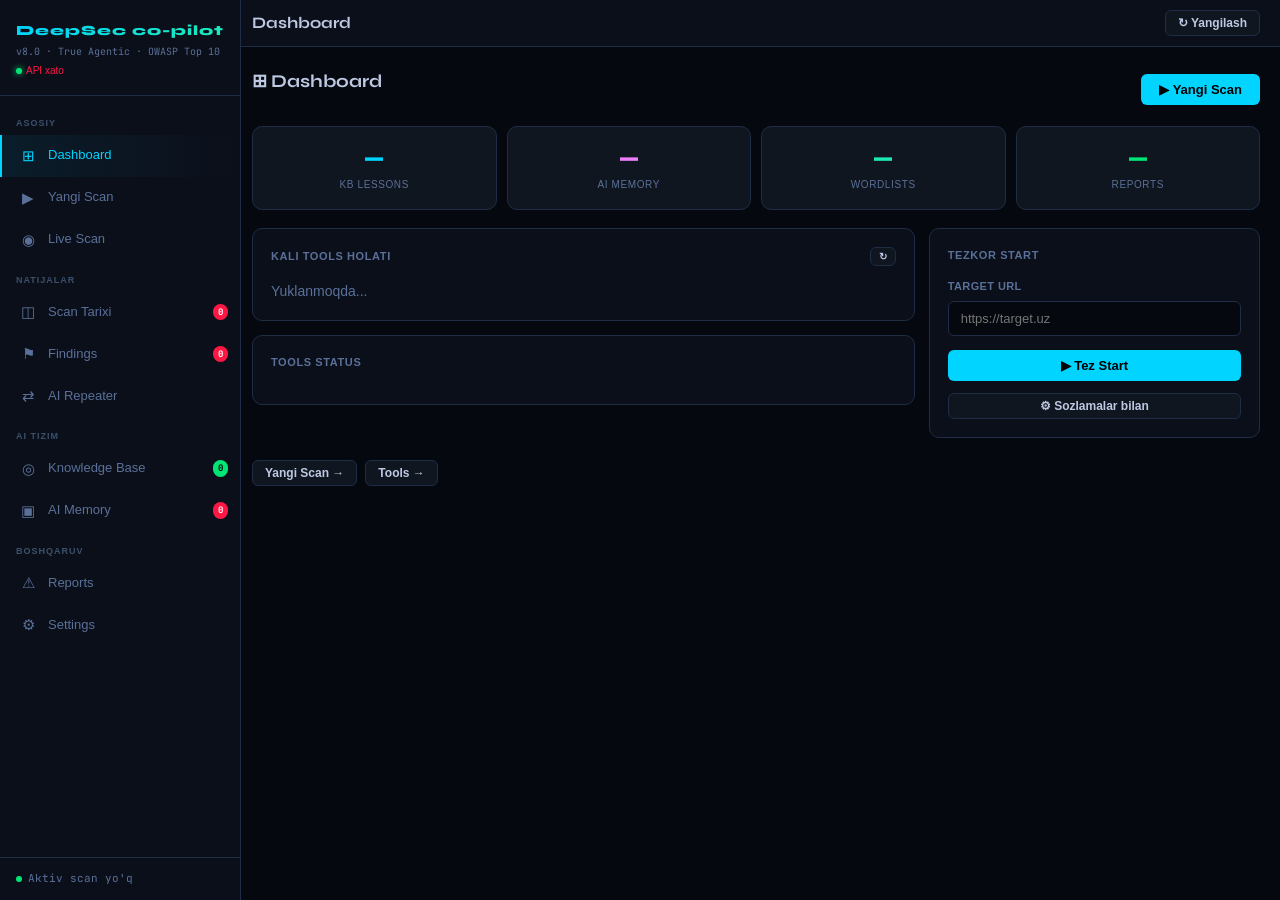
==== commit ab30040b: "responsive Design va Report Generation yaxshilandi" ====
--- a/websec/web_static/index.html
+++ b/websec/web_static/index.html
@@ -2,325 +2,21 @@
 <html lang="uz">
 <head>
 <meta charset="UTF-8">
-<meta name="viewport" content="width=device-width,initial-scale=1">
-<title>PentestAI v8.0 — uzCERT</title>
-<style>
-@import url('https://fonts.googleapis.com/css2?family=JetBrains+Mono:wght@400;600;700&family=Syne:wght@600;700;800&display=swap');
-:root{
-  --bg0:#060810;--bg1:#0b0f1a;--bg2:#101620;--bg3:#151d2e;--bg4:#1a2438;
-  --border:#1e2d45;--border2:#243352;--text:#bdc8e2;--muted:#5a7099;--dim:#3a506b;
-  --accent:#00d4ff;--accent2:#0099cc;--green:#00e676;--red:#ff1744;
-  --orange:#ff6d00;--yellow:#ffd740;--purple:#ea80fc;--teal:#1de9b6;
-  --critical:#ff1744;--high:#ff6d00;--medium:#ffd740;--low:#40c4ff;--info:#78909c;
-  --mono:'JetBrains Mono',monospace;--head:'Syne',sans-serif;
-  --r:6px;--r2:10px;
-}
-*{margin:0;padding:0;box-sizing:border-box}
-html{scroll-behavior:smooth}
-body{font-family:-apple-system,BlinkMacSystemFont,'Segoe UI',sans-serif;
-     background:var(--bg0);color:var(--text);display:flex;min-height:100vh;
-     font-size:14px;line-height:1.6}
-#sidebar{width:232px;background:var(--bg1);border-right:1px solid var(--border);
-  display:flex;flex-direction:column;position:fixed;top:0;left:0;bottom:0;z-index:200;
-  transition:transform .25s}
-.logo{padding:20px 16px 16px;border-bottom:1px solid var(--border)}
-.logo-name{font-family:var(--head);font-size:18px;font-weight:800;
-  background:linear-gradient(135deg,var(--accent),var(--teal));
-  -webkit-background-clip:text;-webkit-text-fill-color:transparent;letter-spacing:1px}
-.logo-ver{font-family:var(--mono);font-size:10px;color:var(--muted);margin-top:2px}
-.logo-core{font-size:10px;color:var(--dim);margin-top:3px;display:flex;align-items:center;gap:4px}
-.core-dot{width:6px;height:6px;border-radius:50%;background:var(--green);
-  box-shadow:0 0 6px var(--green);animation:glow 2s infinite}
-@keyframes glow{0%,100%{opacity:1;box-shadow:0 0 6px var(--green)}50%{opacity:.5;box-shadow:0 0 12px var(--green)}}
-.nav{flex:1;padding:8px 0;overflow-y:auto}
-.nav-section{font-size:9px;font-weight:700;color:var(--dim);text-transform:uppercase;
-  letter-spacing:1px;padding:12px 16px 4px}
-.nav-item{display:flex;align-items:center;gap:10px;padding:9px 16px;cursor:pointer;
-  font-size:13px;color:var(--muted);border-left:2px solid transparent;transition:all .12s;
-  user-select:none;position:relative}
-.nav-item:hover{color:var(--text);background:var(--bg2)}
-.nav-item.active{color:var(--accent);background:linear-gradient(90deg,#00d4ff12,transparent);
-  border-left-color:var(--accent)}
-.nav-icon{font-size:15px;width:20px;text-align:center;flex-shrink:0}
-.nav-badge{position:absolute;right:12px;background:var(--red);color:#fff;
-  font-size:9px;font-weight:700;padding:1px 5px;border-radius:10px;font-family:var(--mono)}
-.nav-badge.green{background:var(--green);color:#000}
-.nav-badge.blue{background:var(--accent);color:#000}
-.sidebar-foot{padding:12px 16px;border-top:1px solid var(--border)}
-.foot-status{font-size:11px;color:var(--muted);display:flex;align-items:center;gap:6px;font-family:var(--mono)}
-.foot-dot{width:6px;height:6px;border-radius:50%;background:var(--green);animation:glow 2s infinite}
-#main{margin-left:232px;flex:1;display:flex;flex-direction:column;min-height:100vh}
-.topbar{height:50px;background:var(--bg1);border-bottom:1px solid var(--border);
-  display:flex;align-items:center;padding:0 20px;gap:12px;position:sticky;top:0;z-index:100}
-.topbar-title{font-family:var(--head);font-size:16px;font-weight:700;flex:1;color:var(--text)}
-.topbar-actions{display:flex;gap:8px;align-items:center}
-.page{padding:20px;display:none;animation:fadein .2s}
-.page.active{display:block}
-@keyframes fadein{from{opacity:0;transform:translateY(4px)}to{opacity:1;transform:none}}
-h2{font-family:var(--head);font-size:18px;font-weight:700;margin-bottom:16px;
-  display:flex;align-items:center;gap:10px}
-h3{font-size:13px;font-weight:700;color:var(--muted);text-transform:uppercase;
-  letter-spacing:.6px;margin-bottom:12px}
-.stat-grid{display:grid;grid-template-columns:repeat(auto-fit,minmax(140px,1fr));gap:10px;margin-bottom:18px}
-.stat{background:var(--bg2);border:1px solid var(--border);border-radius:var(--r2);padding:16px;
-  text-align:center;transition:border-color .2s;cursor:default}
-.stat:hover{border-color:var(--border2)}
-.stat-num{font-family:var(--mono);font-size:30px;font-weight:700;line-height:1;margin-bottom:4px}
-.stat-lbl{font-size:10px;color:var(--muted);text-transform:uppercase;letter-spacing:.6px}
-.stat-sub{font-size:10px;color:var(--dim);margin-top:3px}
-.card{background:var(--bg1);border:1px solid var(--border);border-radius:var(--r2);
-  padding:18px;margin-bottom:14px}
-.card-title{font-size:11px;font-weight:700;color:var(--muted);text-transform:uppercase;
-  letter-spacing:.6px;margin-bottom:14px;display:flex;align-items:center;gap:8px;
-  justify-content:space-between}
-.form-group{margin-bottom:14px}
-.form-label{display:block;font-size:11px;color:var(--muted);margin-bottom:5px;
-  font-weight:700;text-transform:uppercase;letter-spacing:.4px}
-.form-input,.form-select,.form-textarea{
-  width:100%;background:var(--bg0);border:1px solid var(--border);
-  border-radius:var(--r);padding:9px 12px;color:var(--text);
-  font-size:13px;outline:none;transition:border .15s;font-family:inherit}
-.form-textarea{resize:vertical;min-height:80px;font-family:var(--mono);font-size:12px}
-.form-input:focus,.form-select:focus,.form-textarea:focus{border-color:var(--accent);
-  box-shadow:0 0 0 3px #00d4ff18}
-.form-select{cursor:pointer}
-.form-row{display:grid;grid-template-columns:1fr 1fr;gap:12px}
-.form-row3{display:grid;grid-template-columns:1fr 1fr 1fr;gap:12px}
-.form-hint{font-size:11px;color:var(--dim);margin-top:4px}
-.form-check{display:flex;align-items:center;gap:8px;margin-bottom:8px;cursor:pointer}
-.form-check input[type=checkbox]{accent-color:var(--accent);cursor:pointer;width:14px;height:14px}
-.form-check label{font-size:13px;cursor:pointer}
-.options-grid{display:grid;grid-template-columns:repeat(3,1fr);gap:6px;margin:8px 0}
-.btn{padding:8px 18px;border-radius:var(--r);border:none;cursor:pointer;
-  font-size:13px;font-weight:600;transition:all .15s;display:inline-flex;
-  align-items:center;gap:7px;font-family:inherit;white-space:nowrap}
-.btn-primary{background:var(--accent);color:#000}
-.btn-primary:hover{background:var(--accent2);transform:translateY(-1px);box-shadow:0 4px 16px #00d4ff33}
-.btn-success{background:var(--green);color:#000}
-.btn-success:hover{filter:brightness(1.1)}
-.btn-danger{background:var(--red);color:#fff}
-.btn-danger:hover{filter:brightness(1.1)}
-.btn-warn{background:var(--orange);color:#fff}
-.btn-warn:hover{filter:brightness(1.1)}
-.btn-ghost{background:var(--bg2);color:var(--text);border:1px solid var(--border)}
-.btn-ghost:hover{background:var(--bg3);border-color:var(--border2)}
-.btn-accent{background:transparent;color:var(--accent);border:1px solid var(--accent)}
-.btn-accent:hover{background:#00d4ff18}
-.btn-lg{padding:12px 28px;font-size:15px}
-.btn-sm{padding:5px 12px;font-size:12px}
-.btn-xs{padding:3px 8px;font-size:10px}
-.btn:disabled{opacity:.4;cursor:not-allowed;transform:none!important}
-.btn-icon{padding:6px 10px}
-.btn-full{width:100%;justify-content:center}
-.badge{display:inline-block;padding:2px 8px;border-radius:20px;
-  font-size:10px;font-weight:700;text-transform:uppercase;letter-spacing:.4px;white-space:nowrap}
-.badge-cr{background:#ff174422;color:var(--critical);border:1px solid #ff174440}
-.badge-hi{background:#ff6d0022;color:var(--high);border:1px solid #ff6d0040}
-.badge-me{background:#ffd74022;color:var(--medium);border:1px solid #ffd74040}
-.badge-lo{background:#40c4ff22;color:var(--low);border:1px solid #40c4ff40}
-.badge-in{background:#78909c22;color:var(--info);border:1px solid #78909c40}
-.badge-ok{background:#00e67622;color:var(--green);border:1px solid #00e67640}
-.badge-run{background:#00d4ff22;color:var(--accent);border:1px solid #00d4ff40;animation:glow 1.5s infinite}
-.badge-done{background:#00e67622;color:var(--green);border:1px solid #00e67640}
-.badge-fail,.badge-stopped{background:#ff174422;color:var(--red);border:1px solid #ff174440}
-.badge-queue{background:#ffd74022;color:var(--yellow);border:1px solid #ffd74040}
-.badge-stop{background:#78909c22;color:var(--muted);border:1px solid #78909c40}
-.badge-oob{background:#ea80fc22;color:var(--purple);border:1px solid #ea80fc40}
-.badge-conf{background:#00e67622;color:var(--green);border:1px solid #00e67640}
-.badge-unconf{background:#ff6d0022;color:var(--orange);border:1px solid #ff6d0040}
-.tbl-wrap{overflow-x:auto;border-radius:var(--r);border:1px solid var(--border)}
-table{width:100%;border-collapse:collapse;font-size:13px}
-thead{background:var(--bg2)}
-th{text-align:left;padding:9px 14px;font-size:10px;font-weight:700;color:var(--muted);
-  text-transform:uppercase;letter-spacing:.5px;border-bottom:1px solid var(--border);white-space:nowrap}
-td{padding:10px 14px;border-bottom:1px solid var(--border);vertical-align:middle}
-tr:last-child td{border-bottom:none}
-tr:hover td{background:var(--bg2)}
-.tbl-mono{font-family:var(--mono);font-size:11px}
-.tbl-url{font-family:var(--mono);font-size:11px;color:var(--accent);
-  max-width:280px;overflow:hidden;text-overflow:ellipsis;white-space:nowrap}
-.terminal{background:#010409;border:1px solid var(--border);border-radius:var(--r2);
-  font-family:var(--mono);font-size:12px;line-height:1.6;padding:14px;
-  overflow-y:auto;scroll-behavior:smooth}
-.terminal.h-lg{height:520px}
-.terminal.h-md{height:360px}
-.terminal.h-sm{height:200px}
-.log-line{margin-bottom:1px;white-space:pre-wrap;word-break:break-all;padding:1px 0}
-.log-red,.log-critical{color:#ff4060;font-weight:700}
-.log-orange,.log-high{color:#ff8c42}
-.log-yellow,.log-medium{color:#ffd740}
-.log-green,.log-success{color:#00e676}
-.log-error{color:#ff5252}
-.log-cyan,.log-ai{color:var(--accent)}
-.log-step{color:var(--teal);font-weight:600}
-.log-dim,.log-info{color:#4a6080}
-.log-ts{color:var(--dim);margin-right:8px;font-size:10px}
-.prog-wrap{height:4px;background:var(--bg3);border-radius:2px;overflow:hidden;margin-bottom:14px}
-.prog-fill{height:100%;background:linear-gradient(90deg,var(--accent),var(--teal));
-  border-radius:2px;transition:width .6s cubic-bezier(.4,0,.2,1)}
-.find-card{background:var(--bg2);border:1px solid var(--border);border-radius:var(--r2);
-  margin-bottom:8px;overflow:hidden;transition:border-color .15s}
-.find-card:hover{border-color:var(--border2)}
-.find-hdr,.find-head{display:flex;align-items:center;gap:9px;padding:12px 14px;cursor:pointer;
-  transition:background .12s;user-select:none}
-.find-hdr:hover,.find-head:hover{background:var(--bg3)}
-.find-title{font-size:13px;font-weight:600;flex:1;color:var(--text)}
-.find-body{padding:14px 16px;border-top:1px solid var(--border);display:none}
-.find-body.open,.find-card.open .find-body{display:block}
-.meta-grid{display:grid;grid-template-columns:repeat(auto-fill,minmax(200px,1fr));gap:8px;margin-bottom:14px}
-.meta-item{background:var(--bg1);border:1px solid var(--border);border-radius:var(--r);padding:8px 10px}
-.meta-key{font-size:9px;color:var(--dim);text-transform:uppercase;letter-spacing:.5px;font-weight:700}
-.meta-val{font-size:11px;color:var(--text);margin-top:3px;word-break:break-all;font-family:var(--mono)}
-.section-label{font-size:10px;font-weight:700;color:var(--muted);text-transform:uppercase;
-  letter-spacing:.5px;margin:12px 0 6px;display:flex;align-items:center;gap:6px}
-.code-block{background:#010409;border:1px solid var(--border);border-radius:var(--r);
-  padding:10px 14px;font-family:var(--mono);font-size:11px;overflow-x:auto;
-  white-space:pre-wrap;word-break:break-all;position:relative;max-height:200px;overflow-y:auto}
-.code-block.green{color:var(--green);border-color:#00e67630}
-.code-block.cyan{color:var(--accent);border-color:#00d4ff30}
-.code-block.dim{color:var(--muted)}
-.code-block.red{color:#ff8a80;border-color:#ff174430}
-.copy-btn{position:absolute;top:6px;right:6px;padding:2px 8px;font-size:9px;
-  background:var(--bg3);border:1px solid var(--border);border-radius:4px;
-  cursor:pointer;color:var(--muted);transition:all .1s;z-index:1}
-.copy-btn:hover{color:var(--text);background:var(--bg4)}
-.conf-bar{height:4px;background:var(--bg0);border-radius:2px;margin-top:4px;overflow:hidden}
-.conf-fill{height:100%;border-radius:2px;transition:width .4s}
-.owasp-chart{display:flex;flex-direction:column;gap:6px}
-.owasp-row{display:flex;align-items:center;gap:10px}
-.owasp-id{font-family:var(--mono);font-size:11px;color:var(--accent);width:36px;flex-shrink:0}
-.owasp-bar-wrap{flex:1;height:18px;background:var(--bg0);border-radius:3px;overflow:hidden}
-.owasp-bar{height:100%;background:linear-gradient(90deg,var(--accent),var(--teal));
-  border-radius:3px;transition:width .6s ease;display:flex;align-items:center;
-  padding-left:6px;font-size:9px;color:#000;font-weight:700}
-.owasp-count{font-family:var(--mono);font-size:11px;color:var(--muted);width:24px;text-align:right}
-.risk-bars{display:flex;flex-direction:column;gap:7px}
-.risk-row{display:flex;align-items:center;gap:10px}
-.risk-label{font-size:11px;width:70px;flex-shrink:0}
-.risk-bar-wrap{flex:1;height:16px;background:var(--bg0);border-radius:3px;overflow:hidden}
-.risk-bar{height:100%;border-radius:3px;transition:width .6s ease;min-width:2px}
-.risk-count{font-family:var(--mono);font-size:11px;color:var(--muted);width:28px;text-align:right}
-.tool-grid{display:grid;grid-template-columns:repeat(auto-fill,minmax(130px,1fr));gap:7px}
-.tool-item{background:var(--bg2);border:1px solid var(--border);border-radius:var(--r);
-  padding:9px 12px;display:flex;align-items:center;gap:8px;font-size:12px;font-family:var(--mono)}
-.tool-dot{width:8px;height:8px;border-radius:50%;flex-shrink:0}
-.tool-ok{background:var(--green);box-shadow:0 0 6px var(--green)}
-.tool-no{background:var(--red)}
-.filter-bar{display:flex;gap:6px;flex-wrap:wrap;margin-bottom:14px}
-.filter-btn{padding:5px 13px;border-radius:20px;border:1px solid var(--border);
-  background:transparent;color:var(--muted);font-size:11px;cursor:pointer;
-  transition:all .12s;font-weight:600;font-family:inherit}
-.filter-btn:hover{color:var(--text);border-color:var(--border2)}
-.filter-btn.active{color:var(--accent);border-color:var(--accent);background:#00d4ff12}
-.chat-box{display:flex;flex-direction:column;border:1px solid var(--border);
-  border-radius:var(--r2);background:var(--bg1);overflow:hidden}
-.chat-msgs{flex:1;overflow-y:auto;padding:16px;display:flex;flex-direction:column;gap:12px;
-  min-height:300px;max-height:440px}
-.msg-row{display:flex;flex-direction:column}
-.msg-row.user{align-items:flex-end}
-.msg-row.ai{align-items:flex-start}
-.bubble{padding:10px 14px;border-radius:12px;font-size:13px;line-height:1.55;max-width:82%}
-.msg-row.user .bubble{background:var(--accent);color:#000;border-radius:12px 12px 2px 12px}
-.msg-row.ai .bubble{background:var(--bg2);border:1px solid var(--border);border-radius:12px 12px 12px 2px}
-/* compat for old JS that uses .msg class */
-.msg{padding:10px 14px;border-radius:12px;font-size:13px;line-height:1.55;max-width:82%}
-.msg-user{align-self:flex-end;background:var(--accent);color:#000;border-radius:12px 12px 2px 12px}
-.msg-ai{align-self:flex-start;background:var(--bg2);border:1px solid var(--border);border-radius:12px 12px 12px 2px}
-.rule-chip{margin-top:5px;font-size:10px;color:var(--green);font-family:var(--mono);
-  background:#00e67615;padding:3px 8px;border-radius:4px;border:1px solid #00e67630}
-.chat-foot{padding:11px 14px;border-top:1px solid var(--border);display:flex;gap:8px;background:var(--bg1)}
-.chat-input{flex:1;background:var(--bg0);border:1px solid var(--border);border-radius:var(--r);
-  padding:9px 12px;color:var(--text);font-size:13px;outline:none}
-.chat-input:focus{border-color:var(--accent)}
-.lesson-item{background:var(--bg2);border:1px solid var(--border);border-radius:var(--r);
-  padding:10px 12px;margin-bottom:7px}
-.lesson-rule{font-family:var(--mono);font-size:11px;color:var(--green);margin:4px 0}
-.lesson-fb{font-size:11px;color:var(--muted)}
-.ep-card{background:var(--bg2);border:1px solid var(--border);border-radius:var(--r);
-  padding:10px 14px;margin-bottom:6px;display:flex;align-items:center;gap:10px;
-  transition:border-color .12s;cursor:pointer}
-.ep-card:hover{border-color:var(--border2)}
-.ep-url{font-family:var(--mono);font-size:11px;color:var(--accent);flex:1;
-  overflow:hidden;text-overflow:ellipsis;white-space:nowrap}
-.ep-score-bar{width:60px;height:6px;background:var(--bg0);border-radius:3px;overflow:hidden}
-.ep-score-fill{height:100%;border-radius:3px}
-.modal-overlay{position:fixed;inset:0;background:#00000088;z-index:500;
-  display:none;align-items:center;justify-content:center;padding:20px}
-.modal-overlay.open{display:flex}
-.modal{background:var(--bg1);border:1px solid var(--border);border-radius:var(--r2);
-  max-width:900px;width:100%;max-height:85vh;overflow-y:auto;padding:24px;position:relative}
-.modal-close{position:absolute;top:14px;right:14px;background:var(--bg2);
-  border:1px solid var(--border);border-radius:var(--r);padding:4px 10px;
-  cursor:pointer;color:var(--muted);font-size:13px;transition:all .12s}
-.modal-close:hover{color:var(--text)}
-.modal h3{font-family:var(--head);font-size:16px;margin-bottom:16px;padding-right:40px}
-.tabs{display:flex;gap:0;border-bottom:1px solid var(--border);margin-bottom:16px}
-.tab{padding:8px 18px;font-size:12px;font-weight:600;color:var(--muted);cursor:pointer;
-  border-bottom:2px solid transparent;transition:all .12s;margin-bottom:-1px;font-family:inherit}
-.tab:hover{color:var(--text)}
-.tab.active{color:var(--accent);border-bottom-color:var(--accent)}
-.tab-content{display:none}
-.tab-content.active{display:block}
-.diff-grid{display:grid;grid-template-columns:1fr 1fr;gap:14px}
-.diff-col{background:var(--bg2);border:1px solid var(--border);border-radius:var(--r);padding:12px}
-.diff-header{font-size:11px;font-weight:700;color:var(--muted);margin-bottom:10px;
-  text-transform:uppercase;letter-spacing:.5px}
-.empty{text-align:center;padding:50px 20px;color:var(--muted)}
-.empty-icon{font-size:44px;margin-bottom:12px;opacity:.5}
-.empty-text{font-size:14px}
-.divider{border:none;border-top:1px solid var(--border);margin:14px 0}
-.text-mono{font-family:var(--mono);font-size:11px}
-.text-accent{color:var(--accent)}
-.text-green{color:var(--green)}
-.text-red{color:var(--red)}
-.text-muted{color:var(--muted)}
-.text-dim{color:var(--dim)}
-.flex{display:flex;align-items:center;gap:10px}
-.flex-between{display:flex;align-items:center;justify-content:space-between}
-.flex-wrap{display:flex;align-items:center;gap:8px;flex-wrap:wrap}
-.gap4{gap:4px}.gap8{gap:8px}.gap12{gap:12px}
-.g2{display:grid;grid-template-columns:1fr 1fr;gap:14px}
-.g3{display:grid;grid-template-columns:repeat(3,1fr);gap:12px}
-.g4{display:grid;grid-template-columns:repeat(4,1fr);gap:10px}
-.mt4{margin-top:4px}.mt8{margin-top:8px}.mt14{margin-top:14px}.mt20{margin-top:20px}
-.mb8{margin-bottom:8px}.mb14{margin-bottom:14px}
-.hidden{display:none!important}
-.pulse{animation:glow 1.5s infinite}
-.chip{display:inline-flex;align-items:center;gap:5px;border:1px solid var(--border);
-  border-radius:999px;padding:4px 9px;font-size:.7rem;background:rgba(0,212,255,.07)}
-.status-badge{display:inline-flex;align-items:center;gap:5px;border:1px solid var(--border);
-  border-radius:999px;padding:4px 9px;font-size:.7rem;font-weight:700}
-.status-queued{background:rgba(148,163,184,.14);color:#9eb5d4;border-color:rgba(148,163,184,.25)}
-.status-running{background:rgba(0,212,255,.14);color:var(--accent);border-color:rgba(0,212,255,.3);animation:glow 1.4s infinite}
-.status-done{background:rgba(0,230,118,.14);color:var(--green);border-color:rgba(0,230,118,.3)}
-.status-failed,.status-stopped,.status-stopping{background:rgba(255,23,68,.14);color:#ff9bb5;border-color:rgba(255,23,68,.3)}
-.kv-row{display:flex;flex-direction:column;gap:4px;margin-bottom:10px}
-.kv-label{color:var(--muted);font-size:.7rem;text-transform:uppercase;letter-spacing:.4px}
-.kv-val{font-size:.82rem;word-break:break-all}
-::-webkit-scrollbar{width:5px;height:5px}
-::-webkit-scrollbar-track{background:var(--bg0)}
-::-webkit-scrollbar-thumb{background:var(--border);border-radius:3px}
-::-webkit-scrollbar-thumb:hover{background:var(--muted)}
-.spinner{display:inline-block;width:12px;height:12px;border:2px solid var(--border);
-  border-top-color:var(--accent);border-radius:50%;animation:spin .7s linear infinite}
-@keyframes spin{to{transform:rotate(360deg)}}
-.toast{position:fixed;bottom:20px;right:20px;background:var(--bg2);border:1px solid var(--border);
-  border-radius:var(--r);padding:10px 16px;font-size:13px;z-index:9999;
-  animation:slideup .25s ease;max-width:320px}
-@keyframes slideup{from{opacity:0;transform:translateY(10px)}to{opacity:1;transform:none}}
-.toast.ok{border-color:var(--green);color:var(--green)}
-.toast.err{border-color:var(--red);color:var(--red)}
-a.btn{text-decoration:none}
-@media(max-width:1080px){.g4,.g3,.g2,.form-row,.diff-grid{grid-template-columns:1fr}}
-@media(max-width:800px){#main{margin-left:0}#sidebar{position:static;height:auto}}
-</style>
+<meta name="viewport" content="width=device-width,initial-scale=1,viewport-fit=cover">
+<title>DeepSec co-Pilot</title>
+<link rel="stylesheet" href="style.css">
 </head>
 <body>
+
+<!-- Mobile menu toggle button -->
+<button class="mobile-menu-toggle" id="mobileMenuToggle" aria-label="Menu">
+  <span></span><span></span><span></span>
+</button>
 
 <!-- SIDEBAR -->
 <aside id="sidebar">
   <div class="logo">
-    <div class="logo-name">PENTEST AI</div>
+    <div class="logo-name">DeepSec co-pilot</div>
     <div class="logo-ver">v8.0 · True Agentic · OWASP Top 10</div>
     <div class="logo-core"><span class="core-dot"></span><span id="apiState">API tekshirilmoqda...</span></div>
   </div>
@@ -344,14 +40,14 @@
       <span class="nav-icon">⇄</span>AI Repeater</div>
     <div class="nav-section">AI Tizim</div>
     <div class="nav-item" data-page="kb" onclick="setPageNav('kb')">
-      <span class="nav-icon">🧠</span>Knowledge Base
+      <span class="nav-icon">◎</span>Knowledge Base
       <span class="nav-badge green" id="nb-kb">0</span></div>
     <div class="nav-item" data-page="memory" onclick="setPageNav('memory')">
-      <span class="nav-icon">💾</span>AI Memory
+      <span class="nav-icon">▣</span>AI Memory
       <span class="nav-badge" id="nb-mem">0</span></div>
     <div class="nav-section">Boshqaruv</div>
     <div class="nav-item" data-page="reports" onclick="setPageNav('reports')">
-      <span class="nav-icon">📋</span>Reports</div>
+      <span class="nav-icon">⚠</span>Reports</div>
     <div class="nav-item" data-page="settings" onclick="setPageNav('settings')">
       <span class="nav-icon">⚙</span>Settings</div>
     <div id="nav" style="display:none"></div>
@@ -400,7 +96,7 @@
           <div class="card-title">Tezkor Start</div>
           <div class="form-group">
             <label class="form-label">Target URL</label>
-            <input class="form-input" id="quickTarget" placeholder="http://target.lab">
+            <input class="form-input" id="quickTarget" placeholder="https://target.uz">
           </div>
           <button class="btn btn-primary btn-full" onclick="quickStart()">▶ Tez Start</button>
           <div class="mt8"><button class="btn btn-ghost btn-full btn-sm mt4" onclick="setPageNav('new-scan')">⚙ Sozlamalar bilan</button></div>
@@ -569,12 +265,14 @@
     </div>
     <div class="tbl-wrap">
       <table>
-        <thead><tr>
-          <th>Target</th><th>Sana</th><th>Status</th><th>Mode</th>
-          <th style="color:var(--critical)">CR</th><th style="color:var(--high)">HI</th>
-          <th style="color:var(--medium)">ME</th><th style="color:var(--low)">LO</th>
-          <th>Jami</th><th>Amal</th>
-        </tr></thead>
+        <thead>
+          <tr>
+            <th>Target</th><th>Sana</th><th>Status</th><th>Mode</th>
+            <th style="color:var(--critical)">CR</th><th style="color:var(--high)">HI</th>
+            <th style="color:var(--medium)">ME</th><th style="color:var(--low)">LO</th>
+            <th>Jami</th><th>Amal</th>
+          </tr>
+        </thead>
         <tbody id="scannedRows"></tbody>
       </table>
     </div>
@@ -666,8 +364,10 @@
         <button class="filter-btn" data-eptab="high">Yuqori score</button>
       </div>
       <div class="tbl-wrap">
-        <table><thead><tr><th>URL</th><th>Category</th><th>Useful</th><th>Score</th><th>Reason</th><th></th></tr></thead>
-        <tbody id="epRows"></tbody></table>
+        <table>
+          <thead><tr><th>URL</th><th>Category</th><th>Useful</th><th>Score</th><th>Reason</th><th></th></tr></thead>
+          <tbody id="epRows"></tbody>
+        </table>
       </div>
       <div class="empty hidden" id="epEmpty">Scan tanlanganda endpoint-lar shu yerda chiqadi.</div>
     </div>
@@ -675,7 +375,7 @@
 
   <!-- ═══ KNOWLEDGE BASE ═══ -->
   <div class="page" data-page="kb">
-    <h2>🧠 Knowledge Base — AI Advisor</h2>
+    <h2>Knowledge Base — AI Advisor</h2>
     <div style="display:grid;grid-template-columns:1.2fr 1fr;gap:16px">
       <div>
         <div class="card-title mb8">AI bilan suhbat</div>
@@ -727,7 +427,12 @@
       <button class="tab" data-tab="failed_payloads">Failed Payloads</button>
     </div>
     <div class="chip" id="memoryCount" style="margin-bottom:12px">0 ta yozuv</div>
-    <div class="tbl-wrap"><table><thead id="memoryHead"></thead><tbody id="memoryRows"></tbody></table></div>
+    <div class="tbl-wrap">
+      <table>
+        <thead id="memoryHead"></thead>
+        <tbody id="memoryRows"></tbody>
+      </table>
+    </div>
   </div>
 
   <!-- ═══ REPORTS ═══ -->
@@ -738,7 +443,9 @@
     </div>
     <div class="tbl-wrap">
       <table>
-        <thead><tr><th>Fayl nomi</th><th>Tur</th><th>Hajm</th><th>Vaqt</th><th></th></tr></thead>
+        <thead>
+          <tr><th>Fayl nomi</th><th>Tur</th><th>Hajm</th><th>Vaqt</th><th></th></tr>
+        </thead>
         <tbody id="reportsRows"></tbody>
       </table>
     </div>
@@ -753,18 +460,11 @@
         <div class="card">
           <div class="card-title">Server Sozlamalari</div>
           <div class="form-group"><label class="form-label">Ollama Host</label><input class="form-input" id="setHost" placeholder="http://localhost:11434"></div>
-          <div class="form-group"><label class="form-label">Ollama Model</label><input class="form-input" id="setModel" placeholder="llama3.1:8b"></div>
+          <div class="form-group"><label class="form-label">Ollama Model</label><input class="form-input" id="setModel" placeholder="minmax-m2:cloud"></div>
           <div class="form-group"><label class="form-label">LeakBase yo'li</label><input class="form-input" id="setLeakBase"></div>
-          <button class="btn btn-primary" id="saveSettingsBtn">💾 Saqlash</button>
-        </div>
-        <div class="card" style="background:rgba(0,230,118,.04);border-color:rgba(0,230,118,.2)">
-          <div style="font-size:.8rem;line-height:1.8;color:var(--green)">
-            ✅ <strong>uzCERT Authorized Mode</strong><br>
-            WEB_SAFE_REPORTS = false · Barcha maydonlar ochiq<br>
-            payload · request_raw · response_raw · exploit_cmd<br>
-            AI Repeater: AUTH_REMOVE · IDOR · METHOD_SWITCH · PARAM_TAMPER · PATH_ESCALATE · HEADER_INJECT · PRIV_ESCALATE
-          </div>
-        </div>
+          <button class="btn btn-primary" id="saveSettingsBtn">Saqlash</button>
+        </div>
+       
       </div>
       <div>
         <div class="card">
@@ -845,7 +545,7 @@
     if(u.includes('[MEDIUM]')) return 'log-yellow';
     if(u.includes('[LOW]')) return 'log-dim';
     if(u.includes('SUCCESS')||line.includes('✓')||u.includes('COMPLETED')) return 'log-green';
-    if(u.includes('AI DECISION')||u.includes('🤖')) return 'log-cyan';
+    if(u.includes('AI DECISION')||line.includes('🤖')) return 'log-cyan';
     return '';
   }
   function setApiState(text,err) {
@@ -871,9 +571,8 @@
   }
 
   // ── Navigation ─────────────────────────────────────────────────────────────
-  // setPageNav called from onclick in sidebar items
   window.setPageNav = function(page) { setPage(page); };
-  window.goto = window.setPageNav; // alias
+  window.goto = window.setPageNav;
 
   function setPage(page) {
     state.page = page;
@@ -889,6 +588,8 @@
     if(page==='memory')    loadMemory();
     if(page==='reports')   loadReports();
     if(page==='settings')  { hydrateSettings(); refreshDash(); }
+    // close sidebar on mobile after navigation
+    if(window.innerWidth <= 800) toggleSidebar(false);
   }
 
   // ── Bind ───────────────────────────────────────────────────────────────────
@@ -927,6 +628,38 @@
     // settings
     $('saveSettingsBtn').addEventListener('click',saveSettings);
     $('refreshReportsBtn').addEventListener('click',loadReports);
+
+    // mobile menu toggle
+    const toggleBtn = document.getElementById('mobileMenuToggle');
+    if(toggleBtn) toggleBtn.addEventListener('click', () => toggleSidebar());
+    window.addEventListener('resize', handleResize);
+  }
+
+  function toggleSidebar(force) {
+    const sidebar = document.getElementById('sidebar');
+    const toggleBtn = document.getElementById('mobileMenuToggle');
+    const isOpen = sidebar.classList.contains('mobile-open');
+    if(force !== undefined) {
+      if(force && !isOpen) { sidebar.classList.add('mobile-open'); toggleBtn.classList.add('active'); }
+      else if(!force && isOpen) { sidebar.classList.remove('mobile-open'); toggleBtn.classList.remove('active'); }
+    } else {
+      sidebar.classList.toggle('mobile-open');
+      toggleBtn.classList.toggle('active');
+    }
+  }
+
+  function handleResize() {
+    const sidebar = document.getElementById('sidebar');
+    const toggleBtn = document.getElementById('mobileMenuToggle');
+    if(window.innerWidth > 800) {
+      sidebar.classList.remove('mobile-open');
+      if(toggleBtn) toggleBtn.classList.remove('active');
+    } else {
+      // ensure sidebar is hidden by default on mobile if not toggled
+      if(!sidebar.classList.contains('mobile-open')) {
+        // no need to force, just ensure initial state
+      }
+    }
   }
 
   // ── Settings ───────────────────────────────────────────────────────────────
@@ -1589,4 +1322,4 @@
 })();
 </script>
 </body>
-</html>
+</html> 
--- a/websec/web_static/style.css
+++ b/websec/web_static/style.css
@@ -0,0 +1,2122 @@
+/* =========================
+   RESPONSIVE + OVERFLOW FIX
+   Desktop layout saqlanadi
+   ========================= */
+
+@import url('https://fonts.googleapis.com/css2?family=JetBrains+Mono:wght@400;600;700&family=Syne:wght@600;700;800&display=swap');
+
+:root {
+    --bg0: #060810;
+    --bg1: #0b0f1a;
+    --bg2: #101620;
+    --bg3: #151d2e;
+    --bg4: #1a2438;
+    --border: #1e2d45;
+    --border2: #243352;
+    --text: #bdc8e2;
+    --muted: #5a7099;
+    --dim: #3a506b;
+    --accent: #00d4ff;
+    --accent2: #0099cc;
+    --green: #00e676;
+    --red: #ff1744;
+    --orange: #ff6d00;
+    --yellow: #ffd740;
+    --purple: #ea80fc;
+    --teal: #1de9b6;
+    --critical: #ff1744;
+    --high: #ff6d00;
+    --medium: #ffd740;
+    --low: #40c4ff;
+    --info: #78909c;
+    --mono: 'JetBrains Mono', monospace;
+    --head: 'Syne', sans-serif;
+    --r: 6px;
+    --r2: 10px;
+}
+
+* {
+    margin: 0;
+    padding: 0;
+    box-sizing: border-box
+}
+
+html {
+    scroll-behavior: smooth
+}
+
+body {
+    font-family: -apple-system, BlinkMacSystemFont, 'Segoe UI', sans-serif;
+    background: var(--bg0);
+    color: var(--text);
+    display: flex;
+    min-height: 100vh;
+    font-size: 14px;
+    line-height: 1.6
+}
+
+/* Mobile menu toggle button */
+.mobile-menu-toggle {
+    display: none;
+    position: fixed;
+    top: 12px;
+    left: 12px;
+    z-index: 400;
+    background: var(--bg2);
+    border: 1px solid var(--border);
+    border-radius: 8px;
+    width: 42px;
+    height: 42px;
+    flex-direction: column;
+    justify-content: center;
+    align-items: center;
+    gap: 6px;
+    cursor: pointer;
+    transition: all 0.2s;
+}
+
+.mobile-menu-toggle span {
+    width: 22px;
+    height: 2px;
+    background: var(--text);
+    transition: all 0.2s;
+}
+
+.mobile-menu-toggle.active span:nth-child(1) {
+    transform: rotate(45deg) translate(6px, 6px);
+}
+
+.mobile-menu-toggle.active span:nth-child(2) {
+    opacity: 0;
+}
+
+.mobile-menu-toggle.active span:nth-child(3) {
+    transform: rotate(-45deg) translate(6px, -6px);
+}
+
+#sidebar {
+    max-width: 350px;
+    background: var(--bg1);
+    border-right: 1px solid var(--border);
+    display: flex;
+    flex-direction: column;
+    position: fixed;
+    top: 0;
+    left: 0;
+    bottom: 0;
+    z-index: 200;
+    transition: transform .25s
+}
+
+.logo {
+    padding: 20px 16px 16px;
+    border-bottom: 1px solid var(--border)
+}
+
+.logo-name {
+    font-family: var(--head);
+    font-size: 14px;
+    font-weight: 800;
+    background: linear-gradient(135deg, var(--accent), var(--teal));
+    -webkit-background-clip: text;
+    -webkit-text-fill-color: transparent;
+    letter-spacing: 1px
+}
+
+.logo-ver {
+    font-family: var(--mono);
+    font-size: 10px;
+    color: var(--muted);
+    margin-top: 2px
+}
+
+.logo-core {
+    font-size: 10px;
+    color: var(--dim);
+    margin-top: 3px;
+    display: flex;
+    align-items: center;
+    gap: 4px
+}
+
+.core-dot {
+    width: 6px;
+    height: 6px;
+    border-radius: 50%;
+    background: var(--green);
+    box-shadow: 0 0 6px var(--green);
+    animation: glow 2s infinite
+}
+
+@keyframes glow {
+
+    0%,
+    100% {
+        opacity: 1;
+        box-shadow: 0 0 6px var(--green)
+    }
+
+    50% {
+        opacity: .5;
+        box-shadow: 0 0 12px var(--green)
+    }
+}
+
+.nav {
+    flex: 1;
+    padding: 8px 0;
+    overflow-y: auto
+}
+
+.nav-section {
+    font-size: 9px;
+    font-weight: 700;
+    color: var(--dim);
+    text-transform: uppercase;
+    letter-spacing: 1px;
+    padding: 12px 16px 4px
+}
+
+.nav-item {
+    display: flex;
+    align-items: center;
+    gap: 10px;
+    padding: 9px 16px;
+    cursor: pointer;
+    font-size: 13px;
+    color: var(--muted);
+    border-left: 2px solid transparent;
+    transition: all .12s;
+    user-select: none;
+    position: relative
+}
+
+.nav-item:hover {
+    color: var(--text);
+    background: var(--bg2)
+}
+
+.nav-item.active {
+    color: var(--accent);
+    background: linear-gradient(90deg, #00d4ff12, transparent);
+    border-left-color: var(--accent)
+}
+
+.nav-icon {
+    font-size: 15px;
+    width: 20px;
+    text-align: center;
+    flex-shrink: 0
+}
+
+.nav-badge {
+    position: absolute;
+    right: 12px;
+    background: var(--red);
+    color: #fff;
+    font-size: 9px;
+    font-weight: 700;
+    padding: 1px 5px;
+    border-radius: 10px;
+    font-family: var(--mono)
+}
+
+.nav-badge.green {
+    background: var(--green);
+    color: #000
+}
+
+.nav-badge.blue {
+    background: var(--accent);
+    color: #000
+}
+
+.sidebar-foot {
+    padding: 12px 16px;
+    border-top: 1px solid var(--border)
+}
+
+.foot-status {
+    font-size: 11px;
+    color: var(--muted);
+    display: flex;
+    align-items: center;
+    gap: 6px;
+    font-family: var(--mono)
+}
+
+.foot-dot {
+    width: 6px;
+    height: 6px;
+    border-radius: 50%;
+    background: var(--green);
+    animation: glow 2s infinite
+}
+
+#main {
+    margin-left: 232px;
+    flex: 1;
+    display: flex;
+    flex-direction: column;
+    min-height: 100vh
+}
+
+.topbar {
+    height: 50px;
+    background: var(--bg1);
+    border-bottom: 1px solid var(--border);
+    display: flex;
+    align-items: center;
+    padding: 0 20px;
+    gap: 12px;
+    position: sticky;
+    top: 0;
+    z-index: 100
+}
+
+.topbar-title {
+    font-family: var(--head);
+    font-size: 16px;
+    font-weight: 700;
+    flex: 1;
+    color: var(--text)
+}
+
+.topbar-actions {
+    display: flex;
+    gap: 8px;
+    align-items: center
+}
+
+.page {
+    padding: 20px;
+    display: none;
+    animation: fadein .2s
+}
+
+.page.active {
+    display: block
+}
+
+@keyframes fadein {
+    from {
+        opacity: 0;
+        transform: translateY(4px)
+    }
+
+    to {
+        opacity: 1;
+        transform: none
+    }
+}
+
+h2 {
+    font-family: var(--head);
+    font-size: 18px;
+    font-weight: 700;
+    margin-bottom: 16px;
+    display: flex;
+    align-items: center;
+    gap: 10px
+}
+
+h3 {
+    font-size: 13px;
+    font-weight: 700;
+    color: var(--muted);
+    text-transform: uppercase;
+    letter-spacing: .6px;
+    margin-bottom: 12px
+}
+
+.stat-grid {
+    display: grid;
+    grid-template-columns: repeat(auto-fit, minmax(140px, 1fr));
+    gap: 10px;
+    margin-bottom: 18px
+}
+
+.stat {
+    background: var(--bg2);
+    border: 1px solid var(--border);
+    border-radius: var(--r2);
+    padding: 16px;
+    text-align: center;
+    transition: border-color .2s;
+    cursor: default
+}
+
+.stat:hover {
+    border-color: var(--border2)
+}
+
+.stat-num {
+    font-family: var(--mono);
+    font-size: 30px;
+    font-weight: 700;
+    line-height: 1;
+    margin-bottom: 4px
+}
+
+.stat-lbl {
+    font-size: 10px;
+    color: var(--muted);
+    text-transform: uppercase;
+    letter-spacing: .6px
+}
+
+.stat-sub {
+    font-size: 10px;
+    color: var(--dim);
+    margin-top: 3px
+}
+
+.card {
+    background: var(--bg1);
+    border: 1px solid var(--border);
+    border-radius: var(--r2);
+    padding: 18px;
+    margin-bottom: 14px
+}
+
+.card-title {
+    font-size: 11px;
+    font-weight: 700;
+    color: var(--muted);
+    text-transform: uppercase;
+    letter-spacing: .6px;
+    margin-bottom: 14px;
+    display: flex;
+    align-items: center;
+    gap: 8px;
+    justify-content: space-between
+}
+
+.form-group {
+    margin-bottom: 14px
+}
+
+.form-label {
+    display: block;
+    font-size: 11px;
+    color: var(--muted);
+    margin-bottom: 5px;
+    font-weight: 700;
+    text-transform: uppercase;
+    letter-spacing: .4px
+}
+
+.form-input,
+.form-select,
+.form-textarea {
+    width: 100%;
+    background: var(--bg0);
+    border: 1px solid var(--border);
+    border-radius: var(--r);
+    padding: 9px 12px;
+    color: var(--text);
+    font-size: 13px;
+    outline: none;
+    transition: border .15s;
+    font-family: inherit
+}
+
+.form-textarea {
+    resize: vertical;
+    min-height: 80px;
+    font-family: var(--mono);
+    font-size: 12px
+}
+
+.form-input:focus,
+.form-select:focus,
+.form-textarea:focus {
+    border-color: var(--accent);
+    box-shadow: 0 0 0 3px #00d4ff18
+}
+
+.form-select {
+    cursor: pointer
+}
+
+.form-row {
+    display: grid;
+    grid-template-columns: 1fr 1fr;
+    gap: 12px
+}
+
+.form-row3 {
+    display: grid;
+    grid-template-columns: 1fr 1fr 1fr;
+    gap: 12px
+}
+
+.form-hint {
+    font-size: 11px;
+    color: var(--dim);
+    margin-top: 4px
+}
+
+.form-check {
+    display: flex;
+    align-items: center;
+    gap: 8px;
+    margin-bottom: 8px;
+    cursor: pointer
+}
+
+.form-check input[type=checkbox] {
+    accent-color: var(--accent);
+    cursor: pointer;
+    width: 14px;
+    height: 14px
+}
+
+.form-check label {
+    font-size: 13px;
+    cursor: pointer
+}
+
+.options-grid {
+    display: grid;
+    grid-template-columns: repeat(3, 1fr);
+    gap: 6px;
+    margin: 8px 0
+}
+
+.btn {
+    padding: 8px 18px;
+    border-radius: var(--r);
+    border: none;
+    cursor: pointer;
+    font-size: 13px;
+    font-weight: 600;
+    transition: all .15s;
+    display: inline-flex;
+    align-items: center;
+    gap: 7px;
+    font-family: inherit;
+    white-space: nowrap
+}
+
+.btn-primary {
+    background: var(--accent);
+    color: #000
+}
+
+.btn-primary:hover {
+    background: var(--accent2);
+    transform: translateY(-1px);
+    box-shadow: 0 4px 16px #00d4ff33
+}
+
+.btn-success {
+    background: var(--green);
+    color: #000
+}
+
+.btn-success:hover {
+    filter: brightness(1.1)
+}
+
+.btn-danger {
+    background: var(--red);
+    color: #fff
+}
+
+.btn-danger:hover {
+    filter: brightness(1.1)
+}
+
+.btn-warn {
+    background: var(--orange);
+    color: #fff
+}
+
+.btn-warn:hover {
+    filter: brightness(1.1)
+}
+
+.btn-ghost {
+    background: var(--bg2);
+    color: var(--text);
+    border: 1px solid var(--border)
+}
+
+.btn-ghost:hover {
+    background: var(--bg3);
+    border-color: var(--border2)
+}
+
+.btn-accent {
+    background: transparent;
+    color: var(--accent);
+    border: 1px solid var(--accent)
+}
+
+.btn-accent:hover {
+    background: #00d4ff18
+}
+
+.btn-lg {
+    padding: 12px 28px;
+    font-size: 15px
+}
+
+.btn-sm {
+    padding: 5px 12px;
+    font-size: 12px
+}
+
+.btn-xs {
+    padding: 3px 8px;
+    font-size: 10px
+}
+
+.btn:disabled {
+    opacity: .4;
+    cursor: not-allowed;
+    transform: none !important
+}
+
+.btn-icon {
+    padding: 6px 10px
+}
+
+.btn-full {
+    width: 100%;
+    justify-content: center
+}
+
+.badge {
+    display: inline-block;
+    padding: 2px 8px;
+    border-radius: 20px;
+    font-size: 10px;
+    font-weight: 700;
+    text-transform: uppercase;
+    letter-spacing: .4px;
+    white-space: nowrap
+}
+
+.badge-cr {
+    background: #ff174422;
+    color: var(--critical);
+    border: 1px solid #ff174440
+}
+
+.badge-hi {
+    background: #ff6d0022;
+    color: var(--high);
+    border: 1px solid #ff6d0040
+}
+
+.badge-me {
+    background: #ffd74022;
+    color: var(--medium);
+    border: 1px solid #ffd74040
+}
+
+.badge-lo {
+    background: #40c4ff22;
+    color: var(--low);
+    border: 1px solid #40c4ff40
+}
+
+.badge-in {
+    background: #78909c22;
+    color: var(--info);
+    border: 1px solid #78909c40
+}
+
+.badge-ok {
+    background: #00e67622;
+    color: var(--green);
+    border: 1px solid #00e67640
+}
+
+.badge-run {
+    background: #00d4ff22;
+    color: var(--accent);
+    border: 1px solid #00d4ff40;
+    animation: glow 1.5s infinite
+}
+
+.badge-done {
+    background: #00e67622;
+    color: var(--green);
+    border: 1px solid #00e67640
+}
+
+.badge-fail,
+.badge-stopped {
+    background: #ff174422;
+    color: var(--red);
+    border: 1px solid #ff174440
+}
+
+.badge-queue {
+    background: #ffd74022;
+    color: var(--yellow);
+    border: 1px solid #ffd74040
+}
+
+.badge-stop {
+    background: #78909c22;
+    color: var(--muted);
+    border: 1px solid #78909c40
+}
+
+.badge-oob {
+    background: #ea80fc22;
+    color: var(--purple);
+    border: 1px solid #ea80fc40
+}
+
+.badge-conf {
+    background: #00e67622;
+    color: var(--green);
+    border: 1px solid #00e67640
+}
+
+.badge-unconf {
+    background: #ff6d0022;
+    color: var(--orange);
+    border: 1px solid #ff6d0040
+}
+
+.tbl-wrap {
+    overflow-x: auto;
+    border-radius: var(--r);
+    border: 1px solid var(--border)
+}
+
+table {
+    width: 100%;
+    border-collapse: collapse;
+    font-size: 13px
+}
+
+thead {
+    background: var(--bg2)
+}
+
+th {
+    text-align: left;
+    padding: 9px 14px;
+    font-size: 10px;
+    font-weight: 700;
+    color: var(--muted);
+    text-transform: uppercase;
+    letter-spacing: .5px;
+    border-bottom: 1px solid var(--border);
+    white-space: nowrap
+}
+
+td {
+    padding: 10px 14px;
+    border-bottom: 1px solid var(--border);
+    vertical-align: middle
+}
+
+tr:last-child td {
+    border-bottom: none
+}
+
+tr:hover td {
+    background: var(--bg2)
+}
+
+.tbl-mono {
+    font-family: var(--mono);
+    font-size: 11px
+}
+
+.tbl-url {
+    font-family: var(--mono);
+    font-size: 11px;
+    color: var(--accent);
+    max-width: 280px;
+    overflow: hidden;
+    text-overflow: ellipsis;
+    white-space: nowrap
+}
+
+.terminal {
+    background: #010409;
+    border: 1px solid var(--border);
+    border-radius: var(--r2);
+    font-family: var(--mono);
+    font-size: 12px;
+    line-height: 1.6;
+    padding: 14px;
+    overflow-y: auto;
+    scroll-behavior: smooth
+}
+
+.terminal.h-lg {
+    height: 520px
+}
+
+.terminal.h-md {
+    height: 360px
+}
+
+.terminal.h-sm {
+    height: 200px
+}
+
+.log-line {
+    margin-bottom: 1px;
+    white-space: pre-wrap;
+    word-break: break-all;
+    padding: 1px 0
+}
+
+.log-red,
+.log-critical {
+    color: #ff4060;
+    font-weight: 700
+}
+
+.log-orange,
+.log-high {
+    color: #ff8c42
+}
+
+.log-yellow,
+.log-medium {
+    color: #ffd740
+}
+
+.log-green,
+.log-success {
+    color: #00e676
+}
+
+.log-error {
+    color: #ff5252
+}
+
+.log-cyan,
+.log-ai {
+    color: var(--accent)
+}
+
+.log-step {
+    color: var(--teal);
+    font-weight: 600
+}
+
+.log-dim,
+.log-info {
+    color: #4a6080
+}
+
+.log-ts {
+    color: var(--dim);
+    margin-right: 8px;
+    font-size: 10px
+}
+
+.prog-wrap {
+    height: 4px;
+    background: var(--bg3);
+    border-radius: 2px;
+    overflow: hidden;
+    margin-bottom: 14px
+}
+
+.prog-fill {
+    height: 100%;
+    background: linear-gradient(90deg, var(--accent), var(--teal));
+    border-radius: 2px;
+    transition: width .6s cubic-bezier(.4, 0, .2, 1)
+}
+
+.find-card {
+    background: var(--bg2);
+    border: 1px solid var(--border);
+    border-radius: var(--r2);
+    margin-bottom: 8px;
+    overflow: hidden;
+    transition: border-color .15s
+}
+
+.find-card:hover {
+    border-color: var(--border2)
+}
+
+.find-hdr,
+.find-head {
+    display: flex;
+    align-items: center;
+    gap: 9px;
+    padding: 12px 14px;
+    cursor: pointer;
+    transition: background .12s;
+    user-select: none
+}
+
+.find-hdr:hover,
+.find-head:hover {
+    background: var(--bg3)
+}
+
+.find-title {
+    font-size: 13px;
+    font-weight: 600;
+    flex: 1;
+    color: var(--text)
+}
+
+.find-body {
+    padding: 14px 16px;
+    border-top: 1px solid var(--border);
+    display: none
+}
+
+.find-body.open,
+.find-card.open .find-body {
+    display: block
+}
+
+.meta-grid {
+    display: grid;
+    grid-template-columns: repeat(auto-fill, minmax(200px, 1fr));
+    gap: 8px;
+    margin-bottom: 14px
+}
+
+.meta-item {
+    background: var(--bg1);
+    border: 1px solid var(--border);
+    border-radius: var(--r);
+    padding: 8px 10px
+}
+
+.meta-key {
+    font-size: 9px;
+    color: var(--dim);
+    text-transform: uppercase;
+    letter-spacing: .5px;
+    font-weight: 700
+}
+
+.meta-val {
+    font-size: 11px;
+    color: var(--text);
+    margin-top: 3px;
+    word-break: break-all;
+    font-family: var(--mono)
+}
+
+.section-label {
+    font-size: 10px;
+    font-weight: 700;
+    color: var(--muted);
+    text-transform: uppercase;
+    letter-spacing: .5px;
+    margin: 12px 0 6px;
+    display: flex;
+    align-items: center;
+    gap: 6px
+}
+
+.code-block {
+    background: #010409;
+    border: 1px solid var(--border);
+    border-radius: var(--r);
+    padding: 10px 14px;
+    font-family: var(--mono);
+    font-size: 11px;
+    overflow-x: auto;
+    white-space: pre-wrap;
+    word-break: break-all;
+    position: relative;
+    max-height: 200px;
+    overflow-y: auto
+}
+
+.code-block.green {
+    color: var(--green);
+    border-color: #00e67630
+}
+
+.code-block.cyan {
+    color: var(--accent);
+    border-color: #00d4ff30
+}
+
+.code-block.dim {
+    color: var(--muted)
+}
+
+.code-block.red {
+    color: #ff8a80;
+    border-color: #ff174430
+}
+
+.copy-btn {
+    position: absolute;
+    top: 6px;
+    right: 6px;
+    padding: 2px 8px;
+    font-size: 9px;
+    background: var(--bg3);
+    border: 1px solid var(--border);
+    border-radius: 4px;
+    cursor: pointer;
+    color: var(--muted);
+    transition: all .1s;
+    z-index: 1
+}
+
+.copy-btn:hover {
+    color: var(--text);
+    background: var(--bg4)
+}
+
+.conf-bar {
+    height: 4px;
+    background: var(--bg0);
+    border-radius: 2px;
+    margin-top: 4px;
+    overflow: hidden
+}
+
+.conf-fill {
+    height: 100%;
+    border-radius: 2px;
+    transition: width .4s
+}
+
+.owasp-chart {
+    display: flex;
+    flex-direction: column;
+    gap: 6px
+}
+
+.owasp-row {
+    display: flex;
+    align-items: center;
+    gap: 10px
+}
+
+.owasp-id {
+    font-family: var(--mono);
+    font-size: 11px;
+    color: var(--accent);
+    width: 36px;
+    flex-shrink: 0
+}
+
+.owasp-bar-wrap {
+    flex: 1;
+    height: 18px;
+    background: var(--bg0);
+    border-radius: 3px;
+    overflow: hidden
+}
+
+.owasp-bar {
+    height: 100%;
+    background: linear-gradient(90deg, var(--accent), var(--teal));
+    border-radius: 3px;
+    transition: width .6s ease;
+    display: flex;
+    align-items: center;
+    padding-left: 6px;
+    font-size: 9px;
+    color: #000;
+    font-weight: 700
+}
+
+.owasp-count {
+    font-family: var(--mono);
+    font-size: 11px;
+    color: var(--muted);
+    width: 24px;
+    text-align: right
+}
+
+.risk-bars {
+    display: flex;
+    flex-direction: column;
+    gap: 7px
+}
+
+.risk-row {
+    display: flex;
+    align-items: center;
+    gap: 10px
+}
+
+.risk-label {
+    font-size: 11px;
+    width: 70px;
+    flex-shrink: 0
+}
+
+.risk-bar-wrap {
+    flex: 1;
+    height: 16px;
+    background: var(--bg0);
+    border-radius: 3px;
+    overflow: hidden
+}
+
+.risk-bar {
+    height: 100%;
+    border-radius: 3px;
+    transition: width .6s ease;
+    min-width: 2px
+}
+
+.risk-count {
+    font-family: var(--mono);
+    font-size: 11px;
+    color: var(--muted);
+    width: 28px;
+    text-align: right
+}
+
+.tool-grid {
+    display: grid;
+    grid-template-columns: repeat(auto-fill, minmax(130px, 1fr));
+    gap: 7px
+}
+
+.tool-item {
+    background: var(--bg2);
+    border: 1px solid var(--border);
+    border-radius: var(--r);
+    padding: 9px 12px;
+    display: flex;
+    align-items: center;
+    gap: 8px;
+    font-size: 12px;
+    font-family: var(--mono)
+}
+
+.tool-dot {
+    width: 8px;
+    height: 8px;
+    border-radius: 50%;
+    flex-shrink: 0
+}
+
+.tool-ok {
+    background: var(--green);
+    box-shadow: 0 0 6px var(--green)
+}
+
+.tool-no {
+    background: var(--red)
+}
+
+.filter-bar {
+    display: flex;
+    gap: 6px;
+    flex-wrap: wrap;
+    margin-bottom: 14px
+}
+
+.filter-btn {
+    padding: 5px 13px;
+    border-radius: 20px;
+    border: 1px solid var(--border);
+    background: transparent;
+    color: var(--muted);
+    font-size: 11px;
+    cursor: pointer;
+    transition: all .12s;
+    font-weight: 600;
+    font-family: inherit
+}
+
+.filter-btn:hover {
+    color: var(--text);
+    border-color: var(--border2)
+}
+
+.filter-btn.active {
+    color: var(--accent);
+    border-color: var(--accent);
+    background: #00d4ff12
+}
+
+.chat-box {
+    display: flex;
+    flex-direction: column;
+    border: 1px solid var(--border);
+    border-radius: var(--r2);
+    background: var(--bg1);
+    overflow: hidden
+}
+
+.chat-msgs {
+    flex: 1;
+    overflow-y: auto;
+    padding: 16px;
+    display: flex;
+    flex-direction: column;
+    gap: 12px;
+    min-height: 300px;
+    max-height: 440px
+}
+
+.msg-row {
+    display: flex;
+    flex-direction: column
+}
+
+.msg-row.user {
+    align-items: flex-end
+}
+
+.msg-row.ai {
+    align-items: flex-start
+}
+
+.bubble {
+    padding: 10px 14px;
+    border-radius: 12px;
+    font-size: 13px;
+    line-height: 1.55;
+    max-width: 82%
+}
+
+.msg-row.user .bubble {
+    background: var(--accent);
+    color: #000;
+    border-radius: 12px 12px 2px 12px
+}
+
+.msg-row.ai .bubble {
+    background: var(--bg2);
+    border: 1px solid var(--border);
+    border-radius: 12px 12px 12px 2px
+}
+
+.msg {
+    padding: 10px 14px;
+    border-radius: 12px;
+    font-size: 13px;
+    line-height: 1.55;
+    max-width: 82%
+}
+
+.msg-user {
+    align-self: flex-end;
+    background: var(--accent);
+    color: #000;
+    border-radius: 12px 12px 2px 12px
+}
+
+.msg-ai {
+    align-self: flex-start;
+    background: var(--bg2);
+    border: 1px solid var(--border);
+    border-radius: 12px 12px 12px 2px
+}
+
+.rule-chip {
+    margin-top: 5px;
+    font-size: 10px;
+    color: var(--green);
+    font-family: var(--mono);
+    background: #00e67615;
+    padding: 3px 8px;
+    border-radius: 4px;
+    border: 1px solid #00e67630
+}
+
+.chat-foot {
+    padding: 11px 14px;
+    border-top: 1px solid var(--border);
+    display: flex;
+    gap: 8px;
+    background: var(--bg1)
+}
+
+.chat-input {
+    flex: 1;
+    background: var(--bg0);
+    border: 1px solid var(--border);
+    border-radius: var(--r);
+    padding: 9px 12px;
+    color: var(--text);
+    font-size: 13px;
+    outline: none
+}
+
+.chat-input:focus {
+    border-color: var(--accent)
+}
+
+.lesson-item {
+    background: var(--bg2);
+    border: 1px solid var(--border);
+    border-radius: var(--r);
+    padding: 10px 12px;
+    margin-bottom: 7px
+}
+
+.lesson-rule {
+    font-family: var(--mono);
+    font-size: 11px;
+    color: var(--green);
+    margin: 4px 0
+}
+
+.lesson-fb {
+    font-size: 11px;
+    color: var(--muted)
+}
+
+.ep-card {
+    background: var(--bg2);
+    border: 1px solid var(--border);
+    border-radius: var(--r);
+    padding: 10px 14px;
+    margin-bottom: 6px;
+    display: flex;
+    align-items: center;
+    gap: 10px;
+    transition: border-color .12s;
+    cursor: pointer
+}
+
+.ep-card:hover {
+    border-color: var(--border2)
+}
+
+.ep-url {
+    font-family: var(--mono);
+    font-size: 11px;
+    color: var(--accent);
+    flex: 1;
+    overflow: hidden;
+    text-overflow: ellipsis;
+    white-space: nowrap
+}
+
+.ep-score-bar {
+    width: 60px;
+    height: 6px;
+    background: var(--bg0);
+    border-radius: 3px;
+    overflow: hidden
+}
+
+.ep-score-fill {
+    height: 100%;
+    border-radius: 3px
+}
+
+.modal-overlay {
+    position: fixed;
+    inset: 0;
+    background: #00000088;
+    z-index: 500;
+    display: none;
+    align-items: center;
+    justify-content: center;
+    padding: 20px
+}
+
+.modal-overlay.open {
+    display: flex
+}
+
+.modal {
+    background: var(--bg1);
+    border: 1px solid var(--border);
+    border-radius: var(--r2);
+    max-width: 900px;
+    width: 100%;
+    max-height: 85vh;
+    overflow-y: auto;
+    padding: 24px;
+    position: relative
+}
+
+.modal-close {
+    position: absolute;
+    top: 14px;
+    right: 14px;
+    background: var(--bg2);
+    border: 1px solid var(--border);
+    border-radius: var(--r);
+    padding: 4px 10px;
+    cursor: pointer;
+    color: var(--muted);
+    font-size: 13px;
+    transition: all .12s
+}
+
+.modal-close:hover {
+    color: var(--text)
+}
+
+.modal h3 {
+    font-family: var(--head);
+    font-size: 16px;
+    margin-bottom: 16px;
+    padding-right: 40px
+}
+
+.tabs {
+    display: flex;
+    gap: 0;
+    border-bottom: 1px solid var(--border);
+    margin-bottom: 16px;
+    overflow-x: auto;
+    flex-wrap: nowrap;
+    scrollbar-width: thin;
+}
+
+.tab {
+    padding: 8px 18px;
+    font-size: 12px;
+    font-weight: 600;
+    color: var(--muted);
+    cursor: pointer;
+    border-bottom: 2px solid transparent;
+    transition: all .12s;
+    border: 2px solid rgb(0, 0, 38);
+    border-radius: 10px;
+    background: none;
+    margin-right: 10px;
+    margin-bottom: 4px;
+    font-family: inherit;
+    white-space: nowrap;
+    flex-shrink: 0;
+}
+
+.tab:hover {
+    color: var(--text)
+}
+
+.tab.active {
+    color: var(--accent);
+    border-bottom-color: var(--accent)
+}
+
+.tab-content {
+    display: none
+}
+
+.tab-content.active {
+    display: block
+}
+
+.diff-grid {
+    display: grid;
+    grid-template-columns: 1fr 1fr;
+    gap: 14px
+}
+
+.diff-col {
+    background: var(--bg2);
+    border: 1px solid var(--border);
+    border-radius: var(--r);
+    padding: 12px
+}
+
+.diff-header {
+    font-size: 11px;
+    font-weight: 700;
+    color: var(--muted);
+    margin-bottom: 10px;
+    text-transform: uppercase;
+    letter-spacing: .5px
+}
+
+.empty {
+    text-align: center;
+    padding: 50px 20px;
+    color: var(--muted)
+}
+
+.empty-icon {
+    font-size: 44px;
+    margin-bottom: 12px;
+    opacity: .5
+}
+
+.empty-text {
+    font-size: 14px
+}
+
+.divider {
+    border: none;
+    border-top: 1px solid var(--border);
+    margin: 14px 0
+}
+
+.text-mono {
+    font-family: var(--mono);
+    font-size: 11px
+}
+
+.text-accent {
+    color: var(--accent)
+}
+
+.text-green {
+    color: var(--green)
+}
+
+.text-red {
+    color: var(--red)
+}
+
+.text-muted {
+    color: var(--muted)
+}
+
+.text-dim {
+    color: var(--dim)
+}
+
+.flex {
+    display: flex;
+    align-items: center;
+    gap: 10px
+}
+
+.flex-between {
+    display: flex;
+    align-items: center;
+    justify-content: space-between
+}
+
+.flex-wrap {
+    display: flex;
+    align-items: center;
+    gap: 8px;
+    flex-wrap: wrap
+}
+
+.gap4 {
+    gap: 4px
+}
+
+.gap8 {
+    gap: 8px
+}
+
+.gap12 {
+    gap: 12px
+}
+
+.g2 {
+    display: grid;
+    grid-template-columns: 1fr 1fr;
+    gap: 14px
+}
+
+.g3 {
+    display: grid;
+    grid-template-columns: repeat(3, 1fr);
+    gap: 12px
+}
+
+.g4 {
+    display: grid;
+    grid-template-columns: repeat(4, 1fr);
+    gap: 10px
+}
+
+.mt4 {
+    margin-top: 4px
+}
+
+.mt8 {
+    margin-top: 8px
+}
+
+.mt14 {
+    margin-top: 14px
+}
+
+.mt20 {
+    margin-top: 20px
+}
+
+.mb8 {
+    margin-bottom: 8px
+}
+
+.mb14 {
+    margin-bottom: 14px
+}
+
+.hidden {
+    display: none !important
+}
+
+.pulse {
+    animation: glow 1.5s infinite
+}
+
+.chip {
+    display: inline-flex;
+    align-items: center;
+    gap: 5px;
+    border: 1px solid var(--border);
+    border-radius: 999px;
+    padding: 4px 9px;
+    font-size: .7rem;
+    background: rgba(0, 212, 255, .07)
+}
+
+.status-badge {
+    display: inline-flex;
+    align-items: center;
+    gap: 5px;
+    border: 1px solid var(--border);
+    border-radius: 999px;
+    padding: 4px 9px;
+    font-size: .7rem;
+    font-weight: 700
+}
+
+.status-queued {
+    background: rgba(148, 163, 184, .14);
+    color: #9eb5d4;
+    border-color: rgba(148, 163, 184, .25)
+}
+
+.status-running {
+    background: rgba(0, 212, 255, .14);
+    color: var(--accent);
+    border-color: rgba(0, 212, 255, .3);
+    animation: glow 1.4s infinite
+}
+
+.status-done {
+    background: rgba(0, 230, 118, .14);
+    color: var(--green);
+    border-color: rgba(0, 230, 118, .3)
+}
+
+.status-failed,
+.status-stopped,
+.status-stopping {
+    background: rgba(255, 23, 68, .14);
+    color: #ff9bb5;
+    border-color: rgba(255, 23, 68, .3)
+}
+
+.kv-row {
+    display: flex;
+    flex-direction: column;
+    gap: 4px;
+    margin-bottom: 10px
+}
+
+.kv-label {
+    color: var(--muted);
+    font-size: .7rem;
+    text-transform: uppercase;
+    letter-spacing: .4px
+}
+
+.kv-val {
+    font-size: .82rem;
+    word-break: break-all
+}
+
+::-webkit-scrollbar {
+    width: 5px;
+    height: 5px
+}
+
+::-webkit-scrollbar-track {
+    background: var(--bg0)
+}
+
+::-webkit-scrollbar-thumb {
+    background: var(--border);
+    border-radius: 3px
+}
+
+::-webkit-scrollbar-thumb:hover {
+    background: var(--muted)
+}
+
+.spinner {
+    display: inline-block;
+    width: 12px;
+    height: 12px;
+    border: 2px solid var(--border);
+    border-top-color: var(--accent);
+    border-radius: 50%;
+    animation: spin .7s linear infinite
+}
+
+@keyframes spin {
+    to {
+        transform: rotate(360deg)
+    }
+}
+
+.toast {
+    position: fixed;
+    bottom: 20px;
+    right: 20px;
+    background: var(--bg2);
+    border: 1px solid var(--border);
+    border-radius: var(--r);
+    padding: 10px 16px;
+    font-size: 13px;
+    z-index: 9999;
+    animation: slideup .25s ease;
+    max-width: 320px
+}
+
+@keyframes slideup {
+    from {
+        opacity: 0;
+        transform: translateY(10px)
+    }
+
+    to {
+        opacity: 1;
+        transform: none
+    }
+}
+
+.toast.ok {
+    border-color: var(--green);
+    color: var(--green)
+}
+
+.toast.err {
+    border-color: var(--red);
+    color: var(--red)
+}
+
+a.btn {
+    text-decoration: none
+}
+
+@media(max-width:1080px) {
+
+    .g4,
+    .g3,
+    .g2,
+    .form-row,
+    .diff-grid {
+        grid-template-columns: 1fr
+    }
+}
+
+@media(max-width:800px) {
+    .mobile-menu-toggle {
+        display: flex;
+    }
+
+    #sidebar {
+        position: fixed;
+        top: 0;
+        left: 0;
+        bottom: 0;
+        width: 260px;
+        transform: translateX(-100%);
+        transition: transform 0.3s ease;
+        z-index: 300;
+    }
+
+    #sidebar.mobile-open {
+        transform: translateX(0);
+    }
+
+    #main {
+        margin-left: 0;
+        width: 100%;
+        min-width: 0;
+    }
+
+    .topbar {
+        padding-left: 60px;
+        /* space for menu button */
+    }
+
+    .page {
+        padding: 16px;
+    }
+
+    .logo {
+        padding: 14px 16px;
+    }
+
+    .topbar {
+        position: sticky;
+        top: 0;
+        z-index: 250;
+        padding-left: 60px;
+        padding-right: 14px;
+    }
+
+    .stat-grid {
+        grid-template-columns: 1fr 1fr;
+        gap: 8px;
+    }
+
+    .tool-grid,
+    .options-grid {
+        grid-template-columns: 1fr;
+    }
+
+    .tabs {
+        overflow-x: auto;
+        flex-wrap: nowrap;
+        scrollbar-width: thin;
+    }
+
+    .tab {
+        white-space: nowrap;
+        flex: 0 0 auto;
+    }
+
+    .filter-bar {
+        overflow-x: auto;
+        flex-wrap: nowrap;
+        padding-bottom: 2px;
+    }
+
+    .filter-btn {
+        white-space: nowrap;
+        flex: 0 0 auto;
+    }
+
+    .find-head,
+    .find-hdr,
+    .ep-card {
+        flex-wrap: wrap;
+        align-items: flex-start;
+    }
+
+    .bubble,
+    .msg {
+        max-width: 100%;
+    }
+
+    .chat-foot {
+        flex-direction: column;
+        align-items: stretch;
+    }
+
+    .chat-foot .btn {
+        width: 100%;
+        justify-content: center;
+    }
+
+    table {
+        min-width: 620px;
+    }
+
+    .terminal.h-lg {
+        height: 360px;
+    }
+
+    .terminal.h-md {
+        height: 260px;
+    }
+
+    .terminal.h-sm {
+        height: 180px;
+    }
+}
+
+@media(max-width:560px) {
+    body {
+        font-size: 13px;
+    }
+
+    .page {
+        padding: 12px;
+    }
+
+    .stat-grid {
+        grid-template-columns: 1fr;
+    }
+
+    .stat {
+        padding: 14px;
+    }
+
+    .card {
+        padding: 14px;
+    }
+
+    .topbar-title {
+        font-size: 14px;
+    }
+
+    h2 {
+        font-size: 16px;
+        flex-wrap: wrap;
+    }
+
+    .btn {
+        width: 100%;
+        justify-content: center;
+    }
+
+    .flex-between {
+        flex-direction: column;
+        align-items: stretch;
+    }
+
+    .flex-between>* {
+        width: 100%;
+    }
+
+    .topbar-actions {
+        width: 100%;
+        justify-content: stretch;
+    }
+
+    .topbar-actions .btn {
+        width: 100%;
+    }
+
+    .form-input,
+    .form-select,
+    .form-textarea,
+    .chat-input {
+        font-size: 16px;
+        /* mobile zoom bo'lmasligi uchun */
+    }
+
+    table {
+        min-width: 560px;
+    }
+}
+
+/* Global safety */
+html,
+body {
+    max-width: 100%;
+    overflow-x: hidden;
+}
+
+*,
+*::before,
+*::after {
+    box-sizing: border-box;
+}
+
+img,
+video,
+canvas,
+svg {
+    max-width: 100%;
+    height: auto;
+}
+
+/* Long text chiqib ketmasin */
+.card,
+.stat,
+.lesson-item,
+.meta-item,
+.kv-val,
+.find-title,
+.bubble,
+.msg,
+.msg-user,
+.msg-ai,
+.form-hint,
+.form-label,
+.card-title,
+.topbar-title,
+.tab,
+.btn,
+.badge,
+.status-badge,
+.chip,
+td,
+th {
+    overflow-wrap: anywhere;
+    word-break: break-word;
+}
+
+/* Mono/text heavy blocks */
+.text-mono,
+.tbl-mono,
+.tbl-url,
+.ep-url,
+.meta-val,
+.code-block,
+.terminal,
+pre,
+code {
+    overflow-wrap: anywhere;
+    word-break: break-word;
+}
+
+/* URLs va raw text chiqib ketmasin */
+.tbl-url,
+.ep-url,
+.meta-val,
+.kv-val {
+    min-width: 0;
+    max-width: 100%;
+}
+
+/* Grid children shrink bo'la olsin */
+.g2>*,
+.g3>*,
+.g4>*,
+.form-row>*,
+.form-row3>*,
+.stat-grid>*,
+.tool-grid>*,
+.diff-grid>*,
+#main>*,
+.page>* {
+    min-width: 0;
+}
+
+/* Topbar items siqilganda tashqariga chiqmasin */
+.topbar {
+    min-width: 0;
+    flex-wrap: wrap;
+    height: auto;
+    padding-top: 10px;
+    padding-bottom: 10px;
+}
+
+.topbar-title {
+    min-width: 0;
+    flex: 1 1 220px;
+}
+
+.topbar-actions {
+    min-width: 0;
+    flex-wrap: wrap;
+    justify-content: flex-end;
+}
+
+/* Flex itemlar ichida text kesilib qolmasin */
+.flex,
+.flex-between,
+.flex-wrap,
+.find-head,
+.find-hdr,
+.ep-card,
+.msg-row {
+    min-width: 0;
+}
+
+.find-title,
+.ep-url,
+.tbl-url,
+.bubble,
+.msg {
+    min-width: 0;
+}
+
+/* Chat bubble ekran tashqarisiga chiqmasin */
+.bubble,
+.msg {
+    max-width: min(82%, 100%);
+}
+
+/* Input va selectlar chiqib ketmasin */
+.form-input,
+.form-select,
+.form-textarea,
+.chat-input {
+    min-width: 0;
+    max-width: 100%;
+}
+
+/* Tugmalar wrap bo'lsin */
+.topbar-actions,
+.flex-wrap,
+.filter-bar,
+.tabs,
+.chat-foot {
+    flex-wrap: wrap;
+}
+
+/* Table container */
+.tbl-wrap {
+    width: 100%;
+    max-width: 100%;
+    overflow-x: auto;
+    -webkit-overflow-scrolling: touch;
+}
+
+table {
+    width: 100%;
+    min-width: 760px;
+    /* desktop table structure saqlanadi */
+}
+
+/* Terminal/code bloklar */
+.terminal,
+.code-block {
+    max-width: 100%;
+    overflow-x: auto;
+    white-space: pre-wrap;
+    word-break: break-word;
+}
+
+/* Modal responsive */
+.modal {
+    width: min(900px, 100%);
+    max-width: 100%;
+}
+
+/* Sidebar/mobile improvements */
+@media (max-width: 1200px) {
+    .stat-grid {
+        grid-template-columns: repeat(2, minmax(0, 1fr));
+    }
+
+    .tool-grid {
+        grid-template-columns: repeat(2, minmax(0, 1fr));
+    }
+
+    .options-grid {
+        grid-template-columns: repeat(2, minmax(0, 1fr));
+    }
+
+    .g4 {
+        grid-template-columns: repeat(2, minmax(0, 1fr));
+    }
+}
+
+@media (max-width: 980px) {
+    .form-row,
+    .form-row3,
+    .g2,
+    .g3,
+    .g4,
+    .diff-grid {
+        grid-template-columns: 1fr;
+    }
+
+    .options-grid {
+        grid-template-columns: 1fr 1fr;
+    }
+
+    .stat-grid {
+        grid-template-columns: repeat(2, minmax(0, 1fr));
+    }
+
+    .tool-grid {
+        grid-template-columns: repeat(2, minmax(0, 1fr));
+    }
+
+    table {
+        min-width: 680px;
+    }
+}
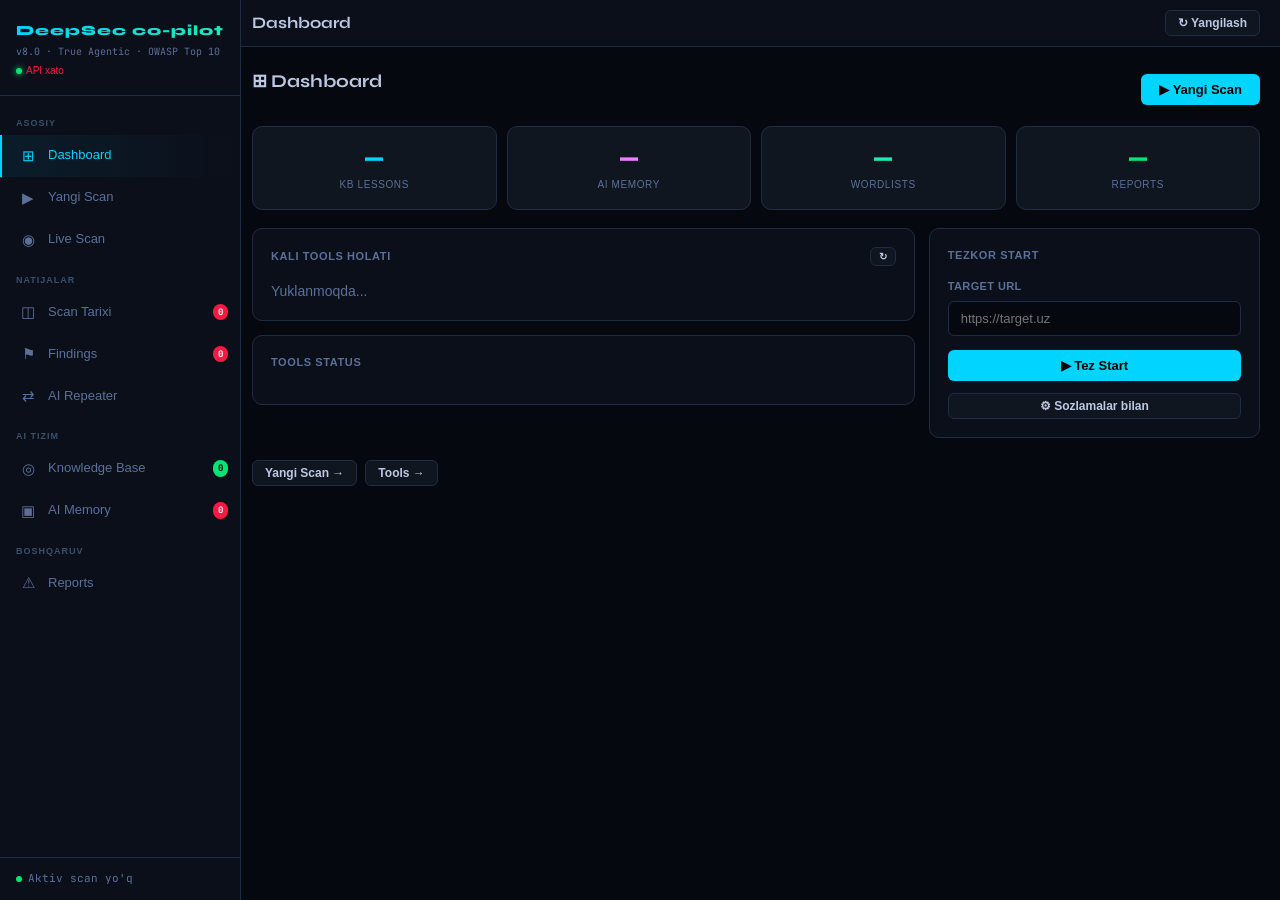
==== commit a21e1ffd: "commit" ====
--- a/websec/web_static/index.html
+++ b/websec/web_static/index.html
@@ -48,8 +48,8 @@
     <div class="nav-section">Boshqaruv</div>
     <div class="nav-item" data-page="reports" onclick="setPageNav('reports')">
       <span class="nav-icon">⚠</span>Reports</div>
-    <div class="nav-item" data-page="settings" onclick="setPageNav('settings')">
-      <span class="nav-icon">⚙</span>Settings</div>
+      <!-- <div class="nav-item" data-page="settings" onclick="setPageNav('settings')">
+        <span class="nav-icon">⚙</span>Settings</div> -->
     <div id="nav" style="display:none"></div>
   </nav>
   <div class="sidebar-foot">
@@ -382,8 +382,7 @@
         <div class="chat-box">
           <div class="chat-msgs" id="chatBox">
             <div class="msg-row ai">
-              <div class="bubble">Salom! Men PentestAI v8.0 AI Advisoriman. 🔐<br><br>
-              Scan natijalarini muhokama qilib, menga o'rgatishingiz mumkin!</div>
+              <div class="bubble">configurated</div>
             </div>
           </div>
           <div class="chat-foot">
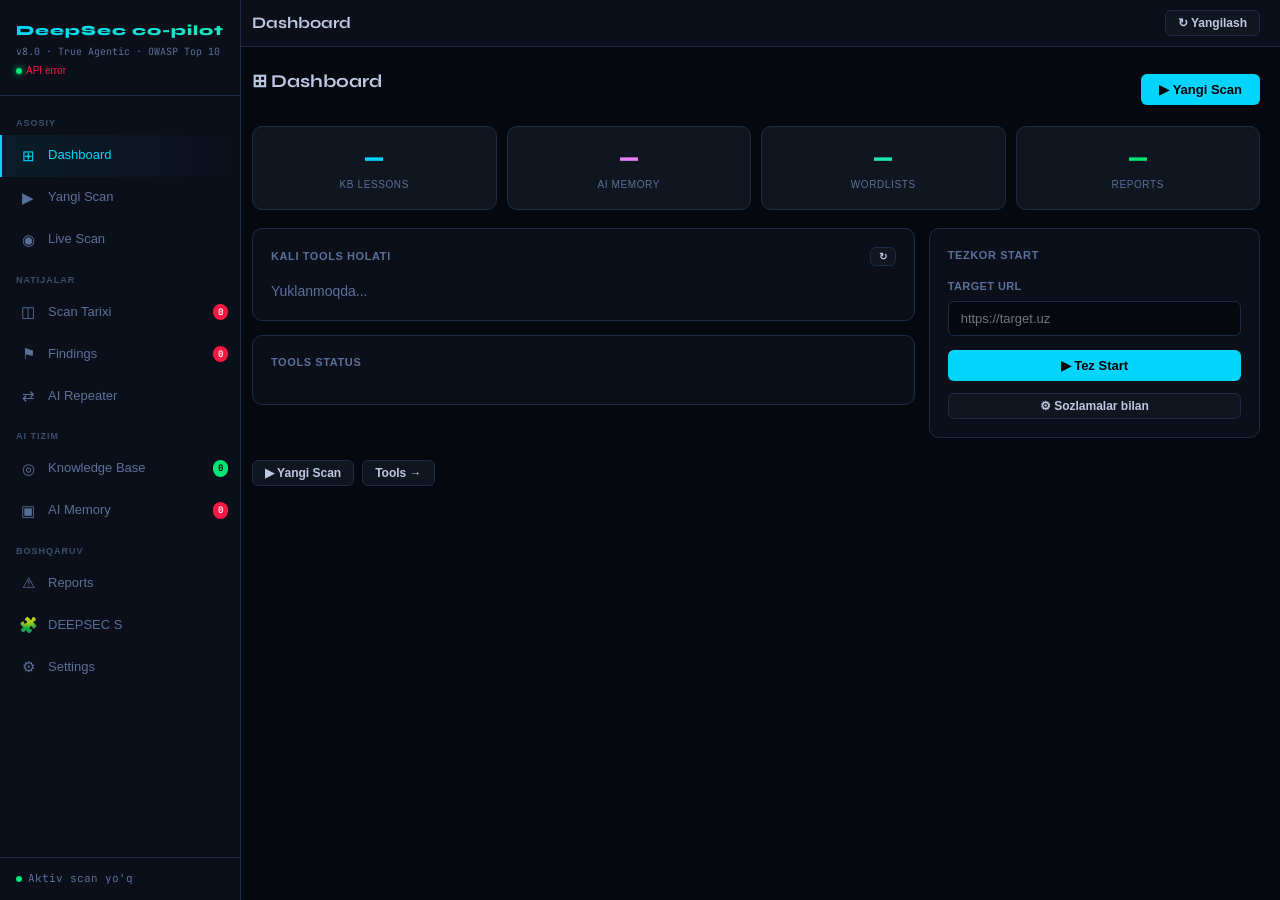
==== commit 90832989: "commimt" ====
--- a/websec/web_static/index.html
+++ b/websec/web_static/index.html
@@ -48,6 +48,10 @@
     <div class="nav-section">Boshqaruv</div>
     <div class="nav-item" data-page="reports" onclick="setPageNav('reports')">
       <span class="nav-icon">⚠</span>Reports</div>
+    <div class="nav-item" data-page="deepsec-s" onclick="setPageNav('deepsec-s')">
+      <span class="nav-icon">🧩</span>DEEPSEC S</div>
+    <div class="nav-item" data-page="settings" onclick="setPageNav('settings')">
+      <span class="nav-icon">⚙</span>Settings</div>
       <!-- <div class="nav-item" data-page="settings" onclick="setPageNav('settings')">
         <span class="nav-icon">⚙</span>Settings</div> -->
     <div id="nav" style="display:none"></div>
@@ -452,24 +456,48 @@
   </div>
 
   <!-- ═══ SETTINGS ═══ -->
+  <div class="page" data-page="deepsec-s">
+    <div class="flex-between mb14">
+      <h2>🧩 DEEPSEC S — Frontend AI Editor</h2>
+      <div class="flex gap8">
+        <button class="btn btn-danger btn-sm" id="deepsecResetBtn">Defaultga Qaytarish</button>
+        <button class="btn btn-ghost btn-sm" id="deepsecReloadBtn">Sahifani Yangilash</button>
+      </div>
+    </div>
+    <div class="card">
+      <div class="card-title">Topshiriq</div>
+      <div class="form-group" style="margin:0">
+        <textarea class="form-textarea" id="deepsecPrompt" placeholder="Masalan: ranglarni ko'kdan yashilga o'zgartir, sidebar'ni ixcham qil, headerdagi X ni olib tashla..." style="min-height:90px"></textarea>
+      </div>
+      <div class="flex gap8 mt8">
+        <button class="btn btn-primary" id="deepsecSendBtn">AI ga yuborish</button>
+        <span class="chip" id="deepsecStatus">Tayyor</span>
+      </div>
+      <div class="form-hint mt8">AI faqat <code>web_static/index.html</code> ni tahrir qiladi. O'zgarishdan keyin sahifani yangilang.</div>
+    </div>
+    <div class="card">
+      <div class="card-title">Editor Chat Tarixi</div>
+      <div id="deepsecChatBox" class="chat-msgs" style="max-height:420px;min-height:220px"></div>
+    </div>
+  </div>
+
   <div class="page" data-page="settings">
     <h2>⚙ Settings</h2>
-    <div class="g2">
+    <div>
       <div>
         <div class="card">
-          <div class="card-title">Server Sozlamalari</div>
-          <div class="form-group"><label class="form-label">Ollama Host</label><input class="form-input" id="setHost" placeholder="http://localhost:11434"></div>
-          <div class="form-group"><label class="form-label">Ollama Model</label><input class="form-input" id="setModel" placeholder="minmax-m2:cloud"></div>
-          <div class="form-group"><label class="form-label">LeakBase yo'li</label><input class="form-input" id="setLeakBase"></div>
-          <button class="btn btn-primary" id="saveSettingsBtn">Saqlash</button>
+          <div class="card-title" id="langCardTitle">Interface Language</div>
+          <div class="form-group">
+            <label class="form-label" id="langLabel" for="setUiLang">Language</label>
+            <select class="form-select" id="setUiLang">
+              <option value="uz">O'zbek</option>
+              <option value="en">English</option>
+              <option value="ru">Русский</option>
+            </select>
+          </div>
+          <button class="btn btn-primary" id="saveSettingsBtn">Save</button>
         </div>
        
-      </div>
-      <div>
-        <div class="card">
-          <div class="card-title">Tools Status</div>
-          <div id="settingsToolsPage"></div>
-        </div>
       </div>
     </div>
   </div>
@@ -482,7 +510,153 @@
 (() => {
   const SS_SCANS = "pentestai_scans_v2";
   const SS_SETTINGS = "pentestai_settings";
+  const SS_UI_LANG = "pentestai_ui_lang";
+  const REPORT_IMPORT_LIMIT = 300;
   const FINAL = new Set(["done","failed","stopped"]);
+  const SUPPORTED_LANGS = new Set(["uz","en","ru"]);
+  const I18N = {
+    uz: {
+      "nav.section.main":"Asosiy",
+      "nav.section.results":"Natijalar",
+      "nav.section.ai":"AI Tizim",
+      "nav.section.mgmt":"Boshqaruv",
+      "nav.dashboard":"Dashboard",
+      "nav.new-scan":"Yangi Scan",
+      "nav.live-scan":"Live Scan",
+      "nav.scanned":"Scan Tarixi",
+      "nav.findings":"Findings",
+      "nav.repeater":"AI Repeater",
+      "nav.kb":"Knowledge Base",
+      "nav.memory":"AI Memory",
+      "nav.reports":"Reports",
+      "nav.deepsec-s":"DEEPSEC S",
+      "nav.settings":"Settings",
+      "page.dashboard":"Dashboard",
+      "page.new-scan":"Yangi Scan",
+      "page.live-scan":"Live Scan",
+      "page.scanned":"Scan Tarixi",
+      "page.findings":"Findings",
+      "page.repeater":"AI Repeater",
+      "page.kb":"Knowledge Base",
+      "page.memory":"AI Memory",
+      "page.reports":"Reports",
+      "page.deepsec-s":"DEEPSEC S",
+      "page.settings":"Settings",
+      "top.refresh":"↻ Yangilash",
+      "settings.title":"⚙ Settings",
+      "settings.card":"Interfeys tili",
+      "settings.label":"Til",
+      "settings.save":"Saqlash",
+      "msg.saved":"Sozlamalar saqlandi ✓",
+      "api.checking":"API tekshirilmoqda...",
+      "btn.new_scan":"▶ Yangi Scan",
+      "btn.tools":"Tools →",
+      "btn.start_scan":"▶ Skanini Boshlash",
+      "btn.tools_status":"Tools status →",
+      "btn.clear_log":"🗑 Log",
+      "btn.stop":"⏹ Stop",
+      "btn.findings":"⚑ Findings →",
+      "btn.clear_scans":"Tarixni tozalash",
+      "btn.export_scans":"Barchasini export",
+      "btn.export_json":"↓ JSON",
+      "btn.export_csv":"↓ CSV",
+      "btn.export_html":"↓ HTML"
+    },
+    en: {
+      "nav.section.main":"Main",
+      "nav.section.results":"Results",
+      "nav.section.ai":"AI System",
+      "nav.section.mgmt":"Management",
+      "nav.dashboard":"Dashboard",
+      "nav.new-scan":"New Scan",
+      "nav.live-scan":"Live Scan",
+      "nav.scanned":"Scan History",
+      "nav.findings":"Findings",
+      "nav.repeater":"AI Repeater",
+      "nav.kb":"Knowledge Base",
+      "nav.memory":"AI Memory",
+      "nav.reports":"Reports",
+      "nav.deepsec-s":"DEEPSEC S",
+      "nav.settings":"Settings",
+      "page.dashboard":"Dashboard",
+      "page.new-scan":"New Scan",
+      "page.live-scan":"Live Scan",
+      "page.scanned":"Scan History",
+      "page.findings":"Findings",
+      "page.repeater":"AI Repeater",
+      "page.kb":"Knowledge Base",
+      "page.memory":"AI Memory",
+      "page.reports":"Reports",
+      "page.deepsec-s":"DEEPSEC S",
+      "page.settings":"Settings",
+      "top.refresh":"↻ Refresh",
+      "settings.title":"⚙ Settings",
+      "settings.card":"Interface language",
+      "settings.label":"Language",
+      "settings.save":"Save",
+      "msg.saved":"Settings saved ✓",
+      "api.checking":"Checking API...",
+      "btn.new_scan":"▶ New Scan",
+      "btn.tools":"Tools →",
+      "btn.start_scan":"▶ Start Scan",
+      "btn.tools_status":"Tools status →",
+      "btn.clear_log":"🗑 Log",
+      "btn.stop":"⏹ Stop",
+      "btn.findings":"⚑ Findings →",
+      "btn.clear_scans":"Clear history",
+      "btn.export_scans":"Export all",
+      "btn.export_json":"↓ JSON",
+      "btn.export_csv":"↓ CSV",
+      "btn.export_html":"↓ HTML"
+    },
+    ru: {
+      "nav.section.main":"Основное",
+      "nav.section.results":"Результаты",
+      "nav.section.ai":"AI Система",
+      "nav.section.mgmt":"Управление",
+      "nav.dashboard":"Панель",
+      "nav.new-scan":"Новый скан",
+      "nav.live-scan":"Live Scan",
+      "nav.scanned":"История сканов",
+      "nav.findings":"Нахождения",
+      "nav.repeater":"AI Repeater",
+      "nav.kb":"База знаний",
+      "nav.memory":"AI Память",
+      "nav.reports":"Отчеты",
+      "nav.deepsec-s":"DEEPSEC S",
+      "nav.settings":"Настройки",
+      "page.dashboard":"Панель",
+      "page.new-scan":"Новый скан",
+      "page.live-scan":"Live Scan",
+      "page.scanned":"История сканов",
+      "page.findings":"Нахождения",
+      "page.repeater":"AI Repeater",
+      "page.kb":"База знаний",
+      "page.memory":"AI Память",
+      "page.reports":"Отчеты",
+      "page.deepsec-s":"DEEPSEC S",
+      "page.settings":"Настройки",
+      "top.refresh":"↻ Обновить",
+      "settings.title":"⚙ Настройки",
+      "settings.card":"Язык интерфейса",
+      "settings.label":"Язык",
+      "settings.save":"Сохранить",
+      "msg.saved":"Настройки сохранены ✓",
+      "api.checking":"Проверка API...",
+      "btn.new_scan":"▶ Новый скан",
+      "btn.tools":"Инструменты →",
+      "btn.start_scan":"▶ Запустить скан",
+      "btn.tools_status":"Статус инструментов →",
+      "btn.clear_log":"🗑 Лог",
+      "btn.stop":"⏹ Стоп",
+      "btn.findings":"⚑ Нахождения →",
+      "btn.clear_scans":"Очистить историю",
+      "btn.export_scans":"Экспорт всего",
+      "btn.export_json":"↓ JSON",
+      "btn.export_csv":"↓ CSV",
+      "btn.export_html":"↓ HTML"
+    }
+  };
   const PAGES = [
     ["dashboard","Dashboard","Tools & umumiy holat"],
     ["new-scan","Yangi Scan","CLI argumentlar bilan scan boshlash"],
@@ -493,6 +667,7 @@
     ["kb","Knowledge Base","AI advisor & lessons"],
     ["memory","AI Memory","FP, wrong actions, failed payloads"],
     ["reports","Reports","Hisobot fayllar"],
+    ["deepsec-s","DEEPSEC S","Frontend AI code editor"],
     ["settings","Sozlamalar","Ollama, tools, panel sozlamalari"],
   ];
 
@@ -501,6 +676,8 @@
     activeScanId: "", activeScan: null, currentRecord: null,
     liveStream: null, logOffset: 0, logPollTimer: null, finalizedIds: new Set(),
     kbLessons: [], chatHistory: [], memory: {},
+    deepsecHistory: [],
+    uiLang: "uz",
     memTab: "false_positives", findingsTab: "confirmed", epTab: "all",
     tools: null, reports: [],
   };
@@ -509,11 +686,13 @@
   window.addEventListener("beforeunload", closeStream);
 
   async function init() {
-    state.historyScans = loadStoredScans();
+    state.historyScans = loadStoredScans().map(normalizeRecord);
     bindAll();
     await hydrateSettings();
+    applyLanguage();
     setPage("dashboard");
-    await Promise.all([refreshDash(), loadKb(), loadMemory(), resumeScans()]);
+    await Promise.all([refreshDash(), loadKb(), loadMemory(), resumeScans(), hydrateHistoryFromReports()]);
+    ensureCurrentRecord();
     renderScanned();
     renderFindings();
     renderEp();
@@ -551,6 +730,65 @@
     const c=$('apiState'); c.textContent=text;
     c.style.color=err?'var(--red)':'';
   }
+  function tr(key) {
+    const lang = SUPPORTED_LANGS.has(state.uiLang) ? state.uiLang : "uz";
+    return (I18N[lang] && I18N[lang][key]) || I18N.uz[key] || key;
+  }
+  function setNavLabel(page, text) {
+    const el = document.querySelector(`.nav-item[data-page="${page}"]`);
+    if(!el) return;
+    const icon = el.querySelector(".nav-icon");
+    if(!icon) return;
+    let labelNode = icon.nextSibling;
+    while(labelNode && labelNode.nodeType !== Node.TEXT_NODE) labelNode = labelNode.nextSibling;
+    if(!labelNode) {
+      labelNode = document.createTextNode("");
+      icon.parentNode.insertBefore(labelNode, icon.nextSibling);
+    }
+    labelNode.textContent = ` ${text}`;
+
+    // Remove extra duplicated text nodes in nav item
+    for(const node of [...el.childNodes]) {
+      if(node.nodeType !== Node.TEXT_NODE) continue;
+      if(node === labelNode) continue;
+      if(node.textContent && node.textContent.trim()) node.textContent = "";
+    }
+  }
+  function applyLanguage() {
+    if(!SUPPORTED_LANGS.has(state.uiLang)) state.uiLang = "uz";
+    document.documentElement.lang = state.uiLang;
+
+    const sections = document.querySelectorAll(".nav-section");
+    if(sections[0]) sections[0].textContent = tr("nav.section.main");
+    if(sections[1]) sections[1].textContent = tr("nav.section.results");
+    if(sections[2]) sections[2].textContent = tr("nav.section.ai");
+    if(sections[3]) sections[3].textContent = tr("nav.section.mgmt");
+
+    PAGES.forEach(([page]) => setNavLabel(page, tr(`nav.${page}`)));
+
+    const currentPage = state.page || "dashboard";
+    $("pageTitle").textContent = tr(`page.${currentPage}`);
+
+    const topRefreshBtn = document.querySelector('.topbar-actions .btn.btn-ghost.btn-sm');
+    if(topRefreshBtn) topRefreshBtn.textContent = tr("top.refresh");
+    const settingsHeading = document.querySelector('.page[data-page="settings"] h2');
+    if(settingsHeading) settingsHeading.textContent = tr("settings.title");
+    if($("langCardTitle")) $("langCardTitle").textContent = tr("settings.card");
+    if($("langLabel")) $("langLabel").textContent = tr("settings.label");
+    if($("saveSettingsBtn")) $("saveSettingsBtn").textContent = tr("settings.save");
+    if($("dashStartBtn")) $("dashStartBtn").textContent = tr("btn.new_scan");
+    if($("dashToolsBtn")) $("dashToolsBtn").textContent = tr("btn.tools");
+    if($("startScanBtn")) $("startScanBtn").textContent = tr("btn.start_scan");
+    if($("scanToolsStatusBtn")) $("scanToolsStatusBtn").textContent = tr("btn.tools_status");
+    if($("clearLogBtn")) $("clearLogBtn").textContent = tr("btn.clear_log");
+    if($("stopScanBtn")) $("stopScanBtn").textContent = tr("btn.stop");
+    if($("openFindingsBtn")) $("openFindingsBtn").textContent = tr("btn.findings");
+    if($("clearScansBtn")) $("clearScansBtn").textContent = tr("btn.clear_scans");
+    if($("exportAllScansBtn")) $("exportAllScansBtn").textContent = tr("btn.export_scans");
+    if($("exportFindingsJsonBtn")) $("exportFindingsJsonBtn").textContent = tr("btn.export_json");
+    if($("exportFindingsCsvBtn")) $("exportFindingsCsvBtn").textContent = tr("btn.export_csv");
+    if($("exportFindingsHtmlBtn")) $("exportFindingsHtmlBtn").textContent = tr("btn.export_html");
+  }
 
   // ── API ────────────────────────────────────────────────────────────────────
   async function api(path, opts={}) {
@@ -561,10 +799,10 @@
     }
     let r;
     try{ r=await fetch(path,cfg); }
-    catch(e){ setApiState('API yo\'q',true); throw e; }
+    catch(e){ setApiState('API unavailable',true); throw e; }
     const ct = r.headers.get('content-type')||'';
     const data = ct.includes('json') ? await r.json() : await r.text();
-    if(!r.ok){ setApiState('API xato',true); throw new Error((data && data.error) || r.statusText); }
+    if(!r.ok){ setApiState('API error',true); throw new Error((data && data.error) || r.statusText); }
     setApiState('API ready',false);
     return data;
   }
@@ -576,16 +814,17 @@
   function setPage(page) {
     state.page = page;
     const meta = PAGES.find(p=>p[0]===page)||PAGES[0];
-    $('pageTitle').textContent = meta[1];
+    $('pageTitle').textContent = tr(`page.${meta[0]}`);
     document.querySelectorAll('.page').forEach(n=>n.classList.toggle('active',n.dataset.page===page));
     document.querySelectorAll('.nav-item').forEach(n=>n.classList.toggle('active',n.dataset.page===page));
     if(page==='dashboard') refreshDash();
     if(page==='scanned')   renderScanned();
-    if(page==='findings')  renderFindings();
+    if(page==='findings')  { ensureCurrentRecord(); renderFindings(); }
     if(page==='repeater')  { renderEp(); populateRepFromRecord(); }
     if(page==='kb')        loadKb();
     if(page==='memory')    loadMemory();
     if(page==='reports')   loadReports();
+    if(page==='deepsec-s') loadDeepsecEditor();
     if(page==='settings')  { hydrateSettings(); refreshDash(); }
     // close sidebar on mobile after navigation
     if(window.innerWidth <= 800) toggleSidebar(false);
@@ -621,11 +860,17 @@
     $('chatInput').addEventListener('keydown',e=>{ if(e.key==='Enter'&&!e.shiftKey){e.preventDefault();sendChat();} });
     $('kbFilter').addEventListener('input',renderKbLessons);
     $('kbLessons').addEventListener('click',handleKbClick);
+    // deepsec s
+    $('deepsecSendBtn').addEventListener('click',sendDeepsecPrompt);
+    $('deepsecPrompt').addEventListener('keydown',e=>{ if(e.key==='Enter'&&e.ctrlKey){ e.preventDefault(); sendDeepsecPrompt(); }});
+    $('deepsecResetBtn').addEventListener('click',resetDeepsecDefault);
+    $('deepsecReloadBtn').addEventListener('click',()=>location.reload());
     // memory
     $('memoryTabs').addEventListener('click',e=>{ const b=e.target.closest('[data-tab]'); if(!b)return; state.memTab=b.dataset.tab; [...$('memoryTabs').querySelectorAll('.tab')].forEach(x=>x.classList.toggle('active',x===b)); renderMemory(); });
     $('clearMemoryBtn').addEventListener('click',clearMemory);
     // settings
     $('saveSettingsBtn').addEventListener('click',saveSettings);
+    if($('setUiLang')) $('setUiLang').addEventListener('change',()=>{ state.uiLang=$('setUiLang').value; applyLanguage(); });
     $('refreshReportsBtn').addEventListener('click',loadReports);
 
     // mobile menu toggle
@@ -670,21 +915,22 @@
       ollama_host: saved.ollama_host||remote.ollama_host||'http://localhost:11434',
       ollama_model: saved.ollama_model||remote.ollama_model||'llama3.1:8b',
       leakbase_path: saved.leakbase_path||remote.leakbase_path||'',
+      ui_lang: saved.ui_lang||localStorage.getItem(SS_UI_LANG)||'uz',
     };
-    $('setHost').value = state.settings.ollama_host;
-    $('setModel').value = state.settings.ollama_model;
-    $('setLeakBase').value = state.settings.leakbase_path;
+    state.uiLang = String(state.settings.ui_lang || "uz").toLowerCase();
+    if(!SUPPORTED_LANGS.has(state.uiLang)) state.uiLang = "uz";
+    if($('setUiLang')) $('setUiLang').value = state.uiLang;
     $('scanModel').value = $('scanModel').value || state.settings.ollama_model;
   }
   function saveSettings() {
-    state.settings={...state.settings,
-      ollama_host:   $('setHost').value.trim()||'http://localhost:11434',
-      ollama_model:  $('setModel').value.trim()||'llama3.1:8b',
-      leakbase_path: $('setLeakBase').value.trim(),
-    };
+    state.uiLang = $('setUiLang') ? $('setUiLang').value : state.uiLang;
+    if(!SUPPORTED_LANGS.has(state.uiLang)) state.uiLang = "uz";
+    state.settings = {...state.settings, ui_lang: state.uiLang};
     wjson(SS_SETTINGS,state.settings);
-    $('scanModel').value=state.settings.ollama_model;
-    alert('Sozlamalar saqlandi ✓');
+    localStorage.setItem(SS_UI_LANG, state.uiLang);
+    applyLanguage();
+    $('scanModel').value = state.settings.ollama_model;
+    alert(tr("msg.saved"));
   }
 
   // ── Dashboard ──────────────────────────────────────────────────────────────
@@ -843,7 +1089,6 @@
       frag.appendChild(s);
     });
     box.appendChild(frag);
-    while(box.childNodes.length>6000) box.removeChild(box.firstChild);
     $('liveLineCount').textContent=`${box.childNodes.length} qator`;
     if(stick) box.scrollTop=box.scrollHeight;
   }
@@ -958,13 +1203,13 @@
 
   // ── Findings ───────────────────────────────────────────────────────────────
   function renderFindings() {
-    const rec=state.currentRecord;
+    const rec=ensureCurrentRecord();
     const tsel=$('fltTool'); const curTool=tsel.value; const tools=new Set();
     ((rec && rec.findings) || []).forEach(f=>{ if(f.tool)tools.add(f.tool); });
     tsel.innerHTML='<option value="">Hammasi</option>'+[...tools].map(t=>`<option ${t===curTool?'selected':''}>${esc(t)}</option>`).join('');
     $('confirmedCount').textContent=((rec && rec.findings) || []).length;
     $('suppressedCount').textContent=((rec && rec.suppressed) || []).length;
-    $('nb-findings').textContent=((rec && rec.findings) || []).length;
+    $('nb-findings').textContent=String(state.historyScans.reduce((n,s)=>n+Number((s && s.findings && s.findings.length) || 0),0));
     renderFindingsTabs();
   }
   function renderFindingsTabs() {
@@ -1251,6 +1496,67 @@
   }
 
   // ── Memory ─────────────────────────────────────────────────────────────────
+  // DEEPSEC S
+  async function loadDeepsecEditor() {
+    try{
+      const data=await api('/api/frontend/editor/state');
+      state.deepsecHistory=(data && data.history) || [];
+      renderDeepsecChat();
+      $('deepsecStatus').textContent=`Editlar: ${Number(data.total_edits||0)}`;
+    }catch(e){
+      $('deepsecStatus').textContent='API xato';
+      console.error(e);
+    }
+  }
+  function renderDeepsecChat() {
+    const box=$('deepsecChatBox');
+    const items=Array.isArray(state.deepsecHistory)?state.deepsecHistory:[];
+    if(!items.length){
+      box.innerHTML='<div class="msg msg-ai">Frontend AI editor tayyor. Topshiriq yozing va yuboring.</div>';
+      return;
+    }
+    box.innerHTML=items.slice(-40).map(it=>{
+      const role=String(it.role||'ai');
+      const cls=role==='user'?'msg-user':'msg-ai';
+      const txt=esc(String(it.content||it.reply||''));
+      const badge=it.applied?'<div class="badge badge-ok" style="margin-bottom:6px;display:inline-block">Applied</div><br>':'';
+      return `<div class="msg ${cls}">${badge}${txt}</div>`;
+    }).join('');
+    box.scrollTop=box.scrollHeight;
+  }
+  async function sendDeepsecPrompt() {
+    const input=$('deepsecPrompt');
+    const msg=input.value.trim();
+    if(!msg) return;
+    state.deepsecHistory.push({role:'user',content:msg});
+    input.value='';
+    renderDeepsecChat();
+    $('deepsecStatus').textContent='AI ishlayapti...';
+    try{
+      const data=await api('/api/frontend/editor/chat',{method:'POST',body:{message:msg,history:state.deepsecHistory.slice(-12)}});
+      state.deepsecHistory.push({role:'ai',content:data.reply||'Bajarildi',applied:!!data.applied});
+      renderDeepsecChat();
+      $('deepsecStatus').textContent=data.applied?'O‘zgarish qo‘llandi, reload qiling':'Faqat javob berildi';
+    }catch(e){
+      state.deepsecHistory.push({role:'ai',content:`Xato: ${e.message}`,applied:false});
+      renderDeepsecChat();
+      $('deepsecStatus').textContent='Xato';
+    }
+  }
+  async function resetDeepsecDefault() {
+    if(!confirm('Frontendni default holatga qaytaraymi?')) return;
+    try{
+      const data=await api('/api/frontend/editor/reset',{method:'POST'});
+      state.deepsecHistory.push({role:'ai',content:data.reply||'Defaultga qaytarildi',applied:true});
+      renderDeepsecChat();
+      $('deepsecStatus').textContent='Defaultga qaytdi, reload qiling';
+    }catch(e){
+      state.deepsecHistory.push({role:'ai',content:`Xato: ${e.message}`,applied:false});
+      renderDeepsecChat();
+      $('deepsecStatus').textContent='Reset xato';
+    }
+  }
+
   async function loadMemory() {
     try{ state.memory=await api('/api/memory'); renderMemory();
       $('dashMemory').textContent=memTotal(state.memory);
@@ -1313,6 +1619,46 @@
       if(scans[0]){ state.activeScanId=scans[0].id; state.activeScan=scans[0]; updateLiveScan(scans[0]); }
     }catch(e){ console.error(e); }
   }
+  async function hydrateHistoryFromReports() {
+    try{
+      const data=await api('/api/reports');
+      const reports=(data && data.reports) || [];
+      const jsonReports=reports
+        .filter(r=>String(r.name||'').startsWith('findings_') && String(r.name||'').endsWith('.json'))
+        .slice(0, REPORT_IMPORT_LIMIT);
+      for(const rep of jsonReports){
+        const id=`report:${rep.name}`;
+        if(state.historyScans.some(s=>s.id===id)) continue;
+        try{
+          const payload=await api(`/reports/${encodeURIComponent(rep.name)}`);
+          if(!payload || typeof payload!=='object') continue;
+          const rec=normalizeRecord({
+            id,
+            target:payload.target||'',
+            date:payload.scan_date||rep.mtime||new Date().toISOString(),
+            status:'done',
+            mode:payload.mode||'full',
+            findings:Array.isArray(payload.findings)?payload.findings:[],
+            suppressed:Array.isArray(payload.suppressed)?payload.suppressed:[],
+            scan_log:Array.isArray(payload.scan_log)?payload.scan_log:[],
+            endpoint_analysis:Array.isArray(payload.endpoint_analysis)?payload.endpoint_analysis:[],
+            ai_analysis:String(payload.ai_analysis||''),
+            summary:payload.summary||{},
+            reports:Array.isArray(payload.reports)?payload.reports:[rep.name],
+          });
+          upsertScan(rec);
+        }catch(_e){}
+      }
+    }catch(e){ console.error(e); }
+  }
+  function ensureCurrentRecord() {
+    if(state.currentRecord && state.historyScans.some(s=>s.id===state.currentRecord.id)) return state.currentRecord;
+    if(!state.historyScans.length){ state.currentRecord=null; return null; }
+    let best=state.historyScans.find(s=>Number((s.findings||[]).length)>0);
+    if(!best) best=state.historyScans[0];
+    state.currentRecord=best||null;
+    return state.currentRecord;
+  }
   function loadStoredScans() {
     const raw=rjson(SS_SCANS,[]);
     return Array.isArray(raw)?raw.map(s=>typeof s==='object'?s:{}).filter(s=>s.id):[];
@@ -1321,4 +1667,4 @@
 })();
 </script>
 </body>
-</html> +</html> 
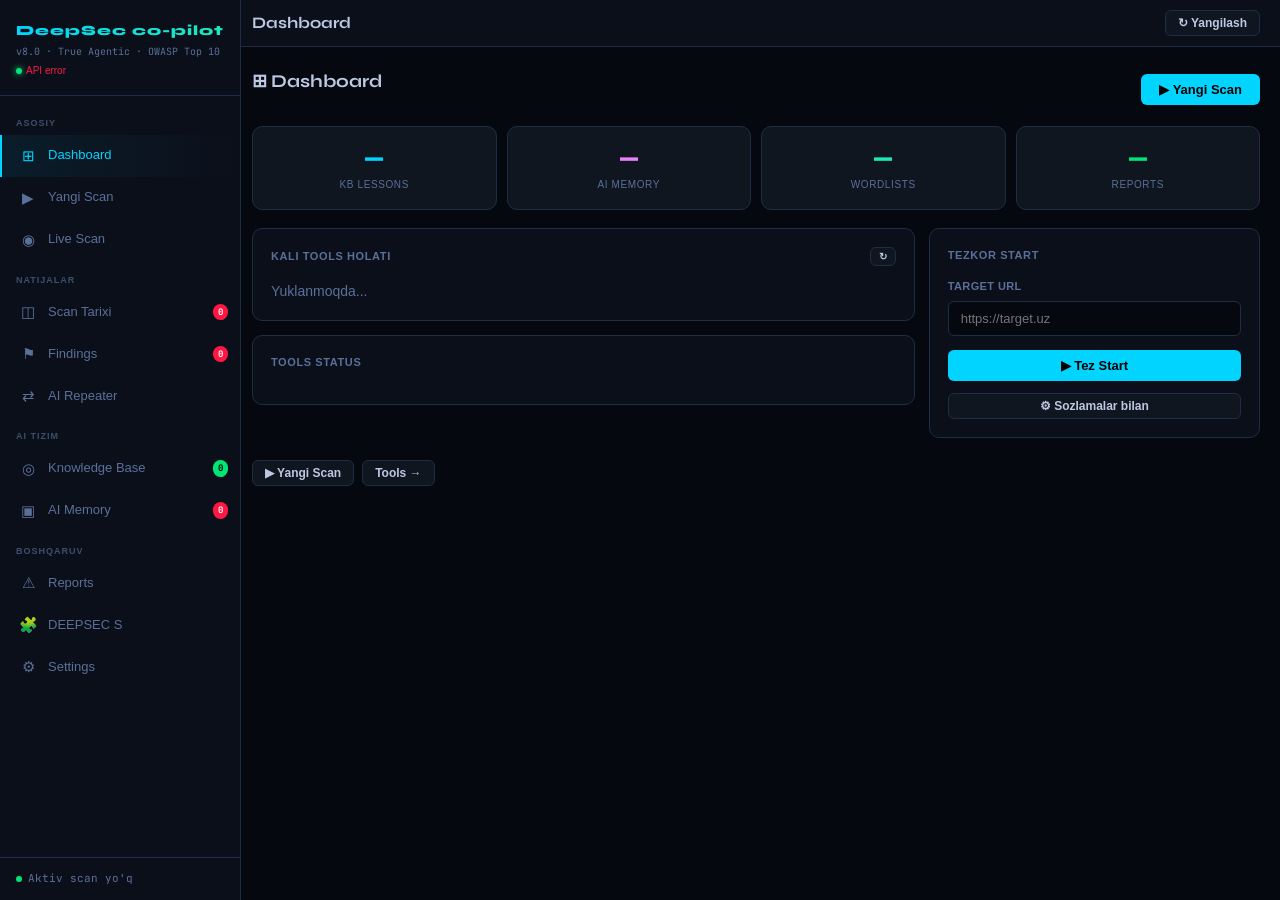
==== commit bcdc07b1: "patch smartfuzzing" ====
--- a/websec/web_static/index.html
+++ b/websec/web_static/index.html
@@ -1123,9 +1123,22 @@
     if(!scanId||state.finalizedIds.has(scanId)) return;
     try {
       const record=await loadFindingsFromServer(scanId);
+      const hasPayload = !!(
+        record &&
+        (
+          (Array.isArray(record.findings) && record.findings.length) ||
+          (Array.isArray(record.suppressed) && record.suppressed.length) ||
+          (Array.isArray(record.reports) && record.reports.length) ||
+          Number((record.summary && record.summary.total) || 0) > 0
+        )
+      );
+      if(!hasPayload && attempt < 8){
+        setTimeout(()=>finalizeScan(scanId,attempt+1),1400);
+        return;
+      }
       if(record){ state.finalizedIds.add(scanId); upsertScan(record); renderScanned(); renderFindings(); renderEp(); refreshDash(); }
     }catch(e){
-      if(attempt<4){ setTimeout(()=>finalizeScan(scanId,attempt+1),1400); return; }
+      if(attempt<8){ setTimeout(()=>finalizeScan(scanId,attempt+1),1400); return; }
       console.error(e);
     }finally{ if(state.activeScan&&FINAL.has(state.activeScan.status)) closeStream(); }
   }
@@ -1652,7 +1665,14 @@
     }catch(e){ console.error(e); }
   }
   function ensureCurrentRecord() {
-    if(state.currentRecord && state.historyScans.some(s=>s.id===state.currentRecord.id)) return state.currentRecord;
+    if(state.currentRecord && state.historyScans.some(s=>s.id===state.currentRecord.id)) {
+      const richer = state.historyScans.find(s =>
+        (s.target||'') === (state.currentRecord.target||'') &&
+        Number((s.findings||[]).length) > Number((state.currentRecord.findings||[]).length)
+      );
+      if(richer) state.currentRecord = richer;
+      return state.currentRecord;
+    }
     if(!state.historyScans.length){ state.currentRecord=null; return null; }
     let best=state.historyScans.find(s=>Number((s.findings||[]).length)>0);
     if(!best) best=state.historyScans[0];
